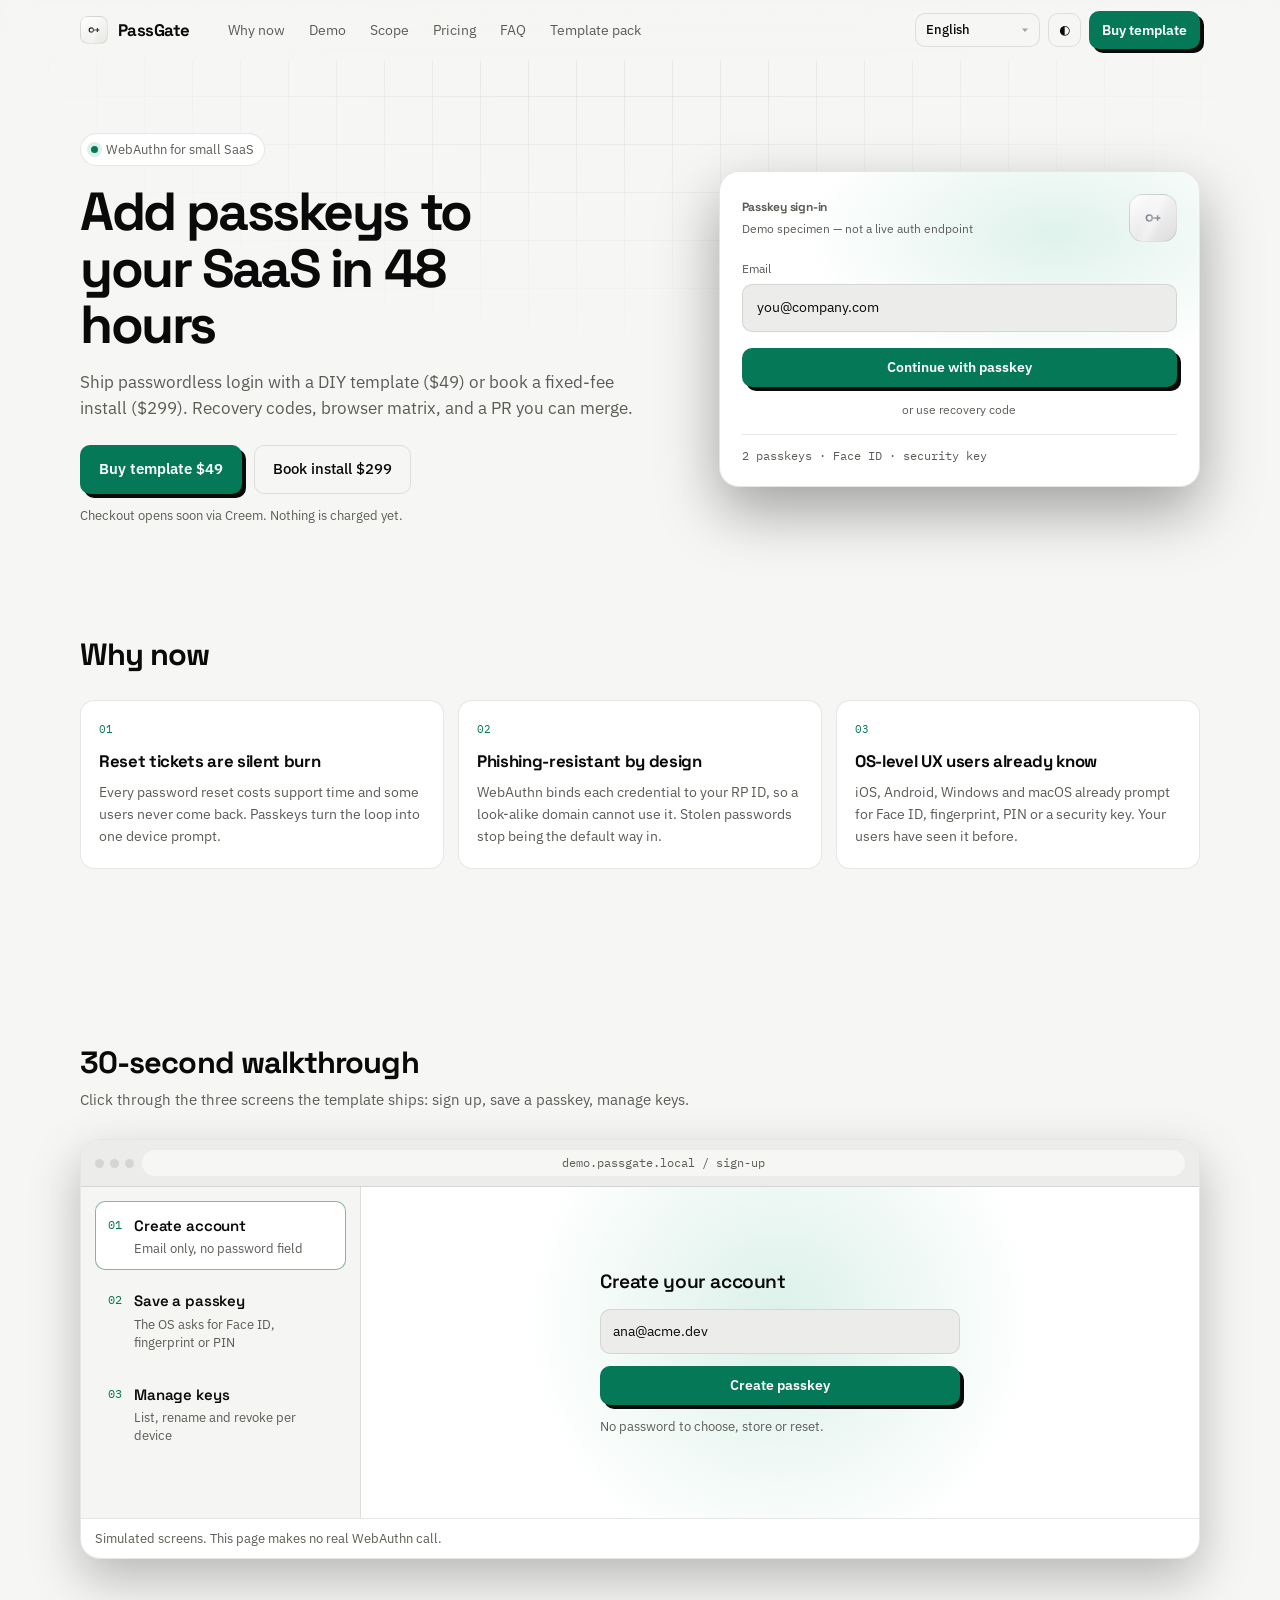
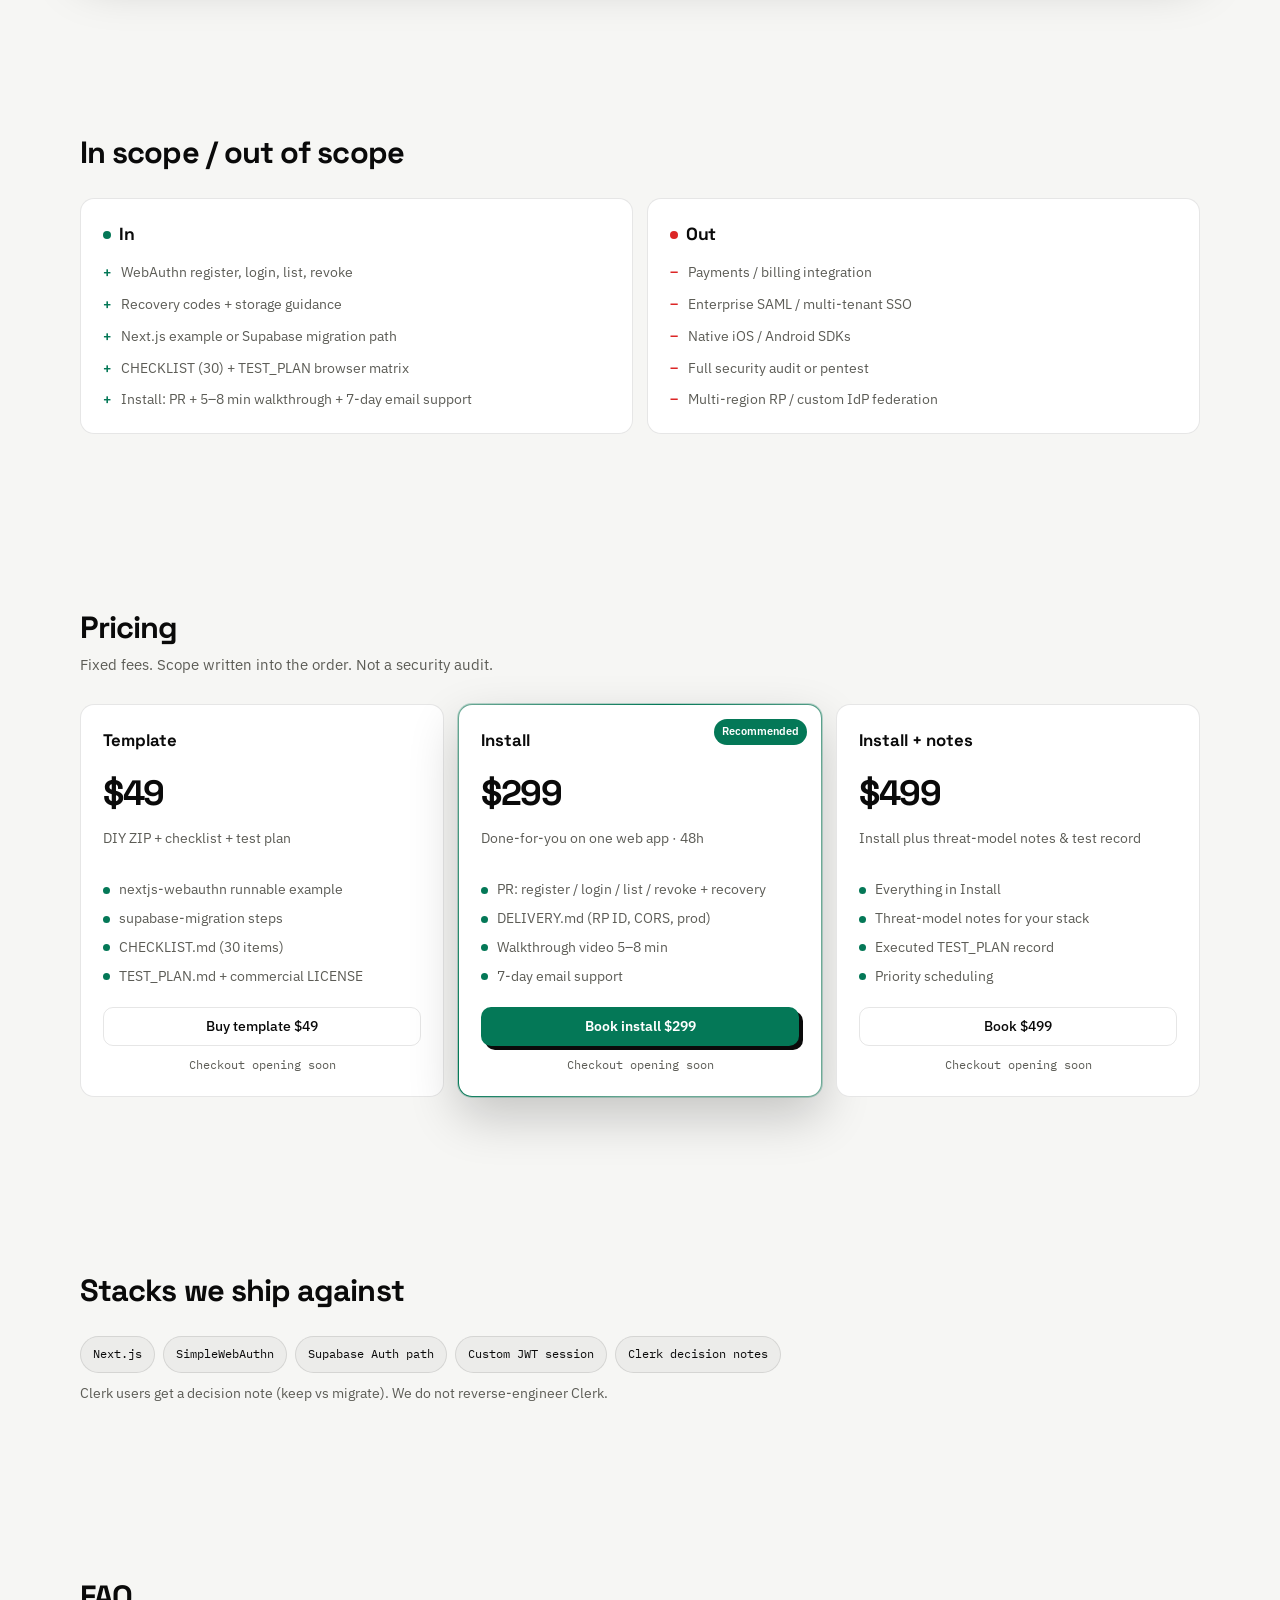
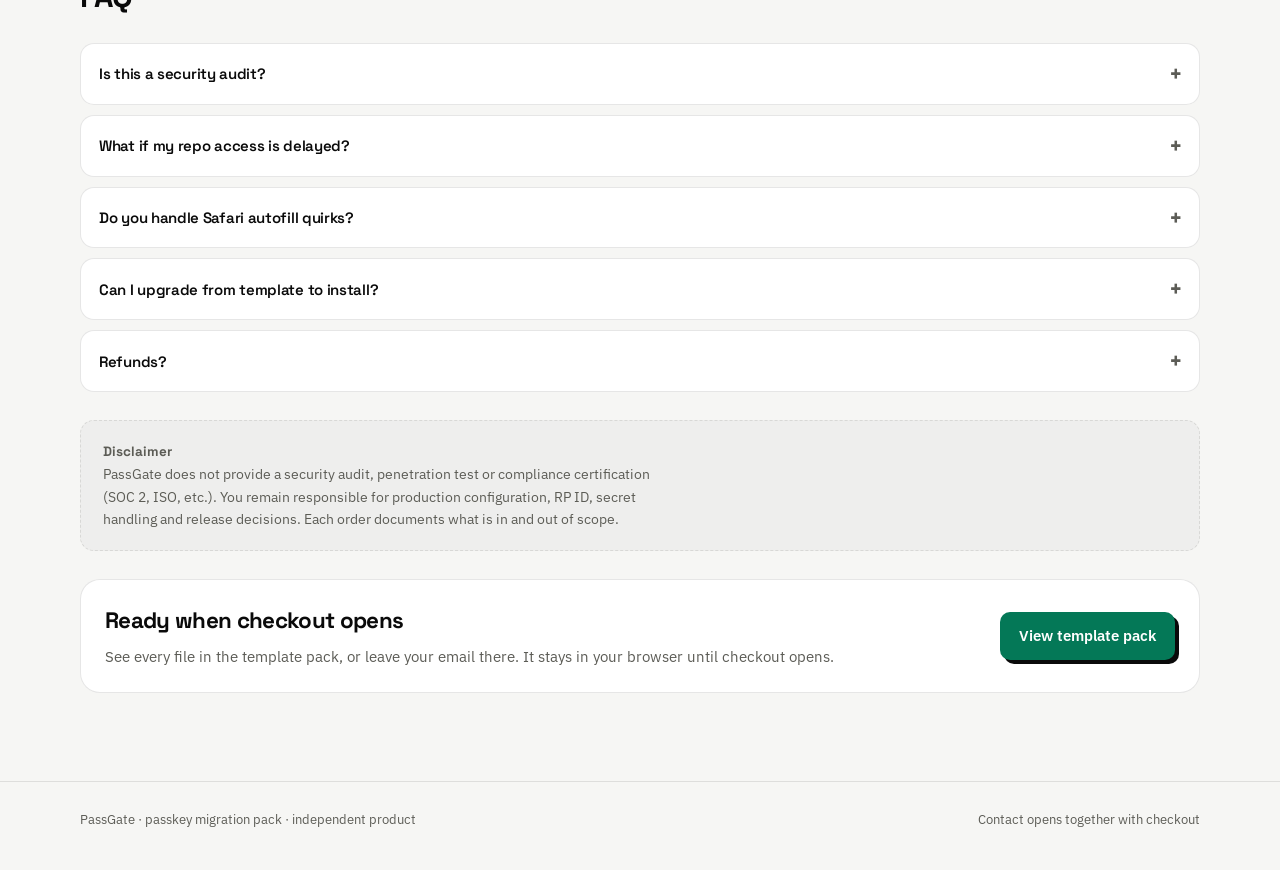
==== index.html @ 3baa6b6b "perf/a11y: Lighthouse audit fixes — self-hosted fonts, hashed immutable assets, prefilled i18n, ARIA" ====
<!doctype html>
<html lang="en" data-theme="dark">
<head>
<meta charset="utf-8">
<meta name="viewport" content="width=device-width,initial-scale=1">
<meta name="color-scheme" content="dark light">
<meta name="description" content="Add passkeys to your SaaS in 48 hours. Template $49 or done-for-you install $299.">
<title data-i18n-title="hero.title">Add passkeys in 48h · PassGate</title>
<link rel="icon" href="data:image/svg+xml,%3Csvg xmlns='http://www.w3.org/2000/svg' viewBox='0 0 32 32'%3E%3Crect width='32' height='32' rx='8' fill='%2307080a'/%3E%3Ccircle cx='12' cy='16' r='4' fill='none' stroke='%2334d399' stroke-width='2'/%3E%3Cpath d='M16 16h10m-3-3v6' fill='none' stroke='%2334d399' stroke-width='2'/%3E%3C/svg%3E">
<link rel="preload" href="./fonts/SpaceGrotesk-latin-ecea81.woff2" as="font" type="font/woff2" crossorigin>
<link rel="preload" href="./fonts/IBMPlexSans-latin-a68a20.woff2" as="font" type="font/woff2" crossorigin>
<link rel="stylesheet" href="./styles.css?v=__V__">
<script>
(function(){var d=document.documentElement,S=["zh-CN","zh-TW","en","ja","ko","ms","vi","fr","es","de"],l=null,i;
try{var t=localStorage.getItem("passgate-theme");d.dataset.theme=t||(matchMedia("(prefers-color-scheme: light)").matches?"light":"dark")}catch(e){}
try{l=localStorage.getItem("passgate-lang")}catch(e){}
if(S.indexOf(l)<0){l=new URLSearchParams(location.search).get("lang");if(S.indexOf(l)<0)l=null}
if(!l){var n=(navigator.languages||[]).concat(navigator.language||"");for(i=0;i<n.length&&!l;i++){var x=String(n[i]).toLowerCase(),b=x.split("-")[0];
if(b==="zh")l=/hant|tw|hk|mo/.test(x)?"zh-TW":"zh-CN";else if(S.indexOf(b)>=0)l=b}}
if(!l){var z="";try{z=Intl.DateTimeFormat().resolvedOptions().timeZone||""}catch(e){}
var R=[[/Taipei|Hong_Kong|Macau/,"zh-TW"],[/Shanghai|Chongqing|Harbin|Urumqi/,"zh-CN"],[/Tokyo/,"ja"],[/Seoul/,"ko"],[/Kuala_Lumpur|Kuching/,"ms"],[/Ho_Chi_Minh|Saigon/,"vi"],[/Paris/,"fr"],[/Madrid|Mexico_City|Bogota|Buenos_Aires|Lima|Santiago/,"es"],[/Berlin|Vienna|Zurich/,"de"]];
for(i=0;i<R.length&&!l;i++)if(R[i][0].test(z))l=R[i][1]}
l=l||"en";window.__pgLang=l;d.lang=l;
if(l!=="en"){d.classList.add("i18n-wait");setTimeout(function(){d.classList.remove("i18n-wait")},1500);
var p=document.createElement("link");p.rel="preload";p.as="fetch";p.crossOrigin="anonymous";p.href="./i18n/"+l+".json?v=__V__";document.head.appendChild(p)}})();
</script>
</head>
<body>
<a class="skip" href="#main" data-i18n="skip">Skip to content</a>
<header class="nav">
  <div class="wrap nav-inner">
    <a class="brand" href="./">
      <span class="brand-mark" aria-hidden="true"><svg viewBox="0 0 24 24" fill="none" stroke="currentColor" stroke-width="1.7"><circle cx="8" cy="12" r="3.2"/><path d="M11 12h9m-3-3v6"/></svg></span>
      <span data-i18n="brand">PassGate</span>
    </a>
    <nav class="nav-links" aria-label="Primary">
      <a href="#why" data-i18n="nav.why">Why now</a>
      <a href="#demo" data-i18n="nav.demo">Demo</a>
      <a href="#scope" data-i18n="nav.scope">Scope</a>
      <a href="#pricing" data-i18n="nav.pricing">Pricing</a>
      <a href="#faq" data-i18n="nav.faq">FAQ</a>
      <a href="./template.html" data-i18n="nav.template">Template pack</a>
    </nav>
    <div class="nav-tools">
      <label class="visually-hidden" for="lang-select" data-i18n="lang.label">Language</label>
      <select id="lang-select" class="chip" aria-label="Language"></select>
      <button type="button" class="chip" id="theme-toggle" data-i18n-aria="theme.toggle" aria-label="Theme">◐</button>
      <a class="btn btn-primary" href="#pricing" data-checkout data-i18n="nav.buy">Buy template</a>
    </div>
  </div>
</header>

<main id="main">
  <section class="hero">
    <div class="wrap hero-grid">
      <div>
        <div class="eyebrow"><i></i><span data-i18n="hero.eyebrow">WebAuthn for small SaaS</span></div>
        <h1 data-i18n="hero.title">Add passkeys to your SaaS in 48 hours</h1>
        <p class="hero-lede" data-i18n="hero.lede">Ship passwordless login with a DIY template ($49) or book a fixed-fee install ($299). Recovery codes, browser matrix, and a PR you can merge.</p>
        <div class="hero-ctas">
          <button type="button" class="btn btn-primary btn-lg" data-checkout data-i18n="hero.cta.template">Buy template $49</button>
          <button type="button" class="btn btn-lg btn-ghost" data-checkout data-i18n="hero.cta.install">Book install $299</button>
        </div>
        <p class="hero-note" data-i18n="hero.note">Checkout opens soon via Creem. Nothing is charged yet.</p>
      </div>
      <aside class="specimen" aria-label="Passkey UI specimen">
        <div class="specimen-top">
          <div>
            <p class="specimen-title" data-i18n="specimen.title">Passkey sign-in</p>
            <p data-i18n="specimen.sub">Demo specimen — not a live auth endpoint</p>
          </div>
          <div class="key-orb" aria-hidden="true"><svg viewBox="0 0 24 24" fill="none" stroke="currentColor" stroke-width="1.7"><circle cx="8" cy="12" r="3.2"/><path d="M11 12h9m-3-3v6"/></svg></div>
        </div>
        <div class="field">
          <label data-i18n="specimen.emailLabel">Email</label>
          <div class="fake-input" data-i18n="specimen.email">you@company.com</div>
        </div>
        <button type="button" class="btn btn-primary" data-checkout data-i18n="specimen.continue">Continue with passkey</button>
        <div class="specimen-or" data-i18n="specimen.or">or use recovery code</div>
        <div class="specimen-meta" data-i18n="specimen.keys">2 passkeys · Face ID · security key</div>
      </aside>
    </div>
  </section>

  <section class="section" id="why">
    <div class="wrap">
      <div class="section-head"><h2 data-i18n="why.title">Why now</h2></div>
      <div class="why-grid">
        <article class="why-card"><div class="idx">01</div><h3 data-i18n="why.1.t">Reset tickets are silent burn</h3><p data-i18n="why.1.d">Every password reset costs support time and some users never come back. Passkeys turn the loop into one device prompt.</p></article>
        <article class="why-card"><div class="idx">02</div><h3 data-i18n="why.2.t">Phishing-resistant by design</h3><p data-i18n="why.2.d">WebAuthn binds each credential to your RP ID, so a look-alike domain cannot use it. Stolen passwords stop being the default way in.</p></article>
        <article class="why-card"><div class="idx">03</div><h3 data-i18n="why.3.t">OS-level UX users already know</h3><p data-i18n="why.3.d">iOS, Android, Windows and macOS already prompt for Face ID, fingerprint, PIN or a security key. Your users have seen it before.</p></article>
      </div>
    </div>
  </section>

  <section class="section" id="demo">
    <div class="wrap">
      <div class="section-head">
        <h2 data-i18n="demo.title">30-second walkthrough</h2>
        <p data-i18n="demo.lede">Click through the three screens the template ships: sign up, save a passkey, manage keys.</p>
      </div>
      <div class="demo-frame" data-demo>
        <div class="demo-chrome">
          <div class="demo-dots" aria-hidden="true"><span></span><span></span><span></span></div>
          <div class="demo-url" data-demo-url>demo.passgate.local / sign-up</div>
        </div>
        <div class="demo-body">
          <div class="demo-steps" role="tablist" aria-label="Walkthrough">
            <button type="button" role="tab" aria-selected="true" data-step="0"><span class="mono">01</span><span><b data-i18n="demo.s1.t">Create account</b><small data-i18n="demo.s1.d">Email only, no password field</small></span></button>
            <button type="button" role="tab" aria-selected="false" data-step="1"><span class="mono">02</span><span><b data-i18n="demo.s2.t">Save a passkey</b><small data-i18n="demo.s2.d">The OS asks for Face ID, fingerprint or PIN</small></span></button>
            <button type="button" role="tab" aria-selected="false" data-step="2"><span class="mono">03</span><span><b data-i18n="demo.s3.t">Manage keys</b><small data-i18n="demo.s3.d">List, rename and revoke per device</small></span></button>
          
          </div>
          <div class="demo-stage" aria-live="polite">
            <div class="ds-panel is-on" data-panel="0">
              <p class="ds-title" data-i18n="demo.p1.title">Create your account</p>
              <div class="fake-input">ana@acme.dev</div>
              <button type="button" class="btn btn-primary" data-next data-i18n="demo.p1.cta">Create passkey</button>
              <p class="ds-fine" data-i18n="demo.p1.fine">No password to choose, store or reset.</p>
            </div>
            <div class="ds-panel" data-panel="1">
              <div class="os-sheet">
                <div class="key-orb" aria-hidden="true"><svg viewBox="0 0 24 24" fill="none" stroke="currentColor" stroke-width="1.7"><circle cx="8" cy="12" r="3.2"/><path d="M11 12h9m-3-3v6"/></svg></div>
                <p class="ds-title" data-i18n="demo.p2.title">Save a passkey for demo.passgate.local?</p>
                <p class="ds-fine" data-i18n="demo.p2.fine">Your device asks for Face ID, fingerprint or screen lock. The private key never leaves it.</p>
                <button type="button" class="btn btn-primary" data-next data-i18n="demo.p2.cta">Continue</button>
              </div>
            </div>
            <div class="ds-panel" data-panel="2">
              <div class="mock-keys">
                <div class="mk-head"><strong data-i18n="mock.keys.title">Passkeys</strong></div>
                <div class="mk-row"><span class="mk-dot"></span><div><b>MacBook Pro · Touch ID</b><small data-i18n="mock.keys.r1">Created today · last used 2 min ago</small></div><span class="mk-act" data-i18n="mock.keys.revoke">Revoke</span></div>
                <div class="mk-row"><span class="mk-dot"></span><div><b>iPhone · iCloud Keychain</b><small data-i18n="mock.keys.r2">Synced passkey · last used yesterday</small></div><span class="mk-act" data-i18n="mock.keys.revoke">Revoke</span></div>
              </div>
              <button type="button" class="btn btn-ghost btn-sm" data-restart data-i18n="demo.restart">Replay</button>
            </div>
          </div>
        </div>
        <p class="demo-foot" data-i18n="demo.fine">Simulated screens. This page makes no real WebAuthn call.</p>
      </div>
    </div>
  </section>

  <section class="section" id="scope">
    <div class="wrap">
      <div class="section-head"><h2 data-i18n="scope.title">In scope / out of scope</h2></div>
      <div class="scope-grid">
        <div class="scope-panel in">
          <h3 data-i18n="scope.in.title">In</h3>
          <ul>
            <li data-i18n="scope.in.1">WebAuthn register, login, list, revoke</li>
            <li data-i18n="scope.in.2">Recovery codes + storage guidance</li>
            <li data-i18n="scope.in.3">Next.js example or Supabase migration path</li>
            <li data-i18n="scope.in.4">CHECKLIST (30) + TEST_PLAN browser matrix</li>
            <li data-i18n="scope.in.5">Install: PR + 5–8 min walkthrough + 7-day email support</li>
          </ul>
        </div>
        <div class="scope-panel out">
          <h3 data-i18n="scope.out.title">Out</h3>
          <ul>
            <li data-i18n="scope.out.1">Payments / billing integration</li>
            <li data-i18n="scope.out.2">Enterprise SAML / multi-tenant SSO</li>
            <li data-i18n="scope.out.3">Native iOS / Android SDKs</li>
            <li data-i18n="scope.out.4">Full security audit or pentest</li>
            <li data-i18n="scope.out.5">Multi-region RP / custom IdP federation</li>
          </ul>
        </div>
      </div>
    </div>
  </section>

  <section class="section" id="pricing">
    <div class="wrap">
      <div class="section-head">
        <h2 data-i18n="pricing.title">Pricing</h2>
        <p data-i18n="pricing.lede">Fixed fees. Scope written into the order. Not a security audit.</p>
      </div>
      <div class="price-grid">
        <article class="price-card">
          <h3 data-i18n="pricing.t1.name">Template</h3>
          <div class="price" data-i18n="pricing.t1.price">$49</div>
          <p class="desc" data-i18n="pricing.t1.desc">DIY ZIP + checklist + test plan</p>
          <ul>
            <li data-i18n="pricing.t1.f1">nextjs-webauthn runnable example</li>
            <li data-i18n="pricing.t1.f2">supabase-migration steps</li>
            <li data-i18n="pricing.t1.f3">CHECKLIST.md (30 items)</li>
            <li data-i18n="pricing.t1.f4">TEST_PLAN.md + commercial LICENSE</li>
          </ul>
          <button type="button" class="btn btn-ghost" data-checkout data-i18n="pricing.t1.cta">Buy template $49</button>
          <span class="soon-tag" data-i18n="soon">Checkout opening soon</span>
        </article>
        <article class="price-card featured">
          <span class="price-badge" data-i18n="pricing.t2.badge">Recommended</span>
          <h3 data-i18n="pricing.t2.name">Install</h3>
          <div class="price" data-i18n="pricing.t2.price">$299</div>
          <p class="desc" data-i18n="pricing.t2.desc">Done-for-you on one web app · 48h</p>
          <ul>
            <li data-i18n="pricing.t2.f1">PR: register / login / list / revoke + recovery</li>
            <li data-i18n="pricing.t2.f2">DELIVERY.md (RP ID, CORS, prod)</li>
            <li data-i18n="pricing.t2.f3">Walkthrough video 5–8 min</li>
            <li data-i18n="pricing.t2.f4">7-day email support</li>
          </ul>
          <button type="button" class="btn btn-primary" data-checkout data-i18n="pricing.t2.cta">Book install $299</button>
          <span class="soon-tag" data-i18n="soon">Checkout opening soon</span>
        </article>
        <article class="price-card">
          <h3 data-i18n="pricing.t3.name">Install + notes</h3>
          <div class="price" data-i18n="pricing.t3.price">$499</div>
          <p class="desc" data-i18n="pricing.t3.desc">Install plus threat-model notes &amp; test record</p>
          <ul>
            <li data-i18n="pricing.t3.f1">Everything in Install</li>
            <li data-i18n="pricing.t3.f2">Threat-model notes for your stack</li>
            <li data-i18n="pricing.t3.f3">Executed TEST_PLAN record</li>
            <li data-i18n="pricing.t3.f4">Priority scheduling</li>
          </ul>
          <button type="button" class="btn btn-ghost" data-checkout data-i18n="pricing.t3.cta">Book $499</button>
          <span class="soon-tag" data-i18n="soon">Checkout opening soon</span>
        </article>
      </div>
    </div>
  </section>

  <section class="section" id="stacks">
    <div class="wrap">
      <div class="section-head"><h2 data-i18n="stacks.title">Stacks we ship against</h2></div>
      <div class="stacks">
        <span class="stack-pill">Next.js</span>
        <span class="stack-pill">SimpleWebAuthn</span>
        <span class="stack-pill">Supabase Auth path</span>
        <span class="stack-pill">Custom JWT session</span>
        <span class="stack-pill">Clerk decision notes</span>
      </div>
      <p class="stacks-note" data-i18n="stacks.note">Clerk users get a decision note (keep vs migrate). We do not reverse-engineer Clerk.</p>
    </div>
  </section>

  <section class="section" id="faq">
    <div class="wrap">
      <div class="section-head"><h2 data-i18n="faq.title">FAQ</h2></div>
      <div class="faq">
        <details><summary data-i18n="faq.1.q">Is this a security audit?</summary><p data-i18n="faq.1.a">No. PassGate is implementation help and a template. It does not certify your product. Responsibility boundaries are written into the order.</p></details>
        <details><summary data-i18n="faq.2.q">What if my repo access is delayed?</summary><p data-i18n="faq.2.a">The 48h clock starts when we have agreed access and a signed-off stack questionnaire. Waiting time is marked on the ticket.</p></details>
        <details><summary data-i18n="faq.3.q">Do you handle Safari autofill quirks?</summary><p data-i18n="faq.3.a">Yes, within the web browser matrix in TEST_PLAN. Native app SDKs are out of scope.</p></details>
        <details><summary data-i18n="faq.4.q">Can I upgrade from template to install?</summary><p data-i18n="faq.4.a">Yes. Template buyers can book an install. The $49 is not deducted unless a promotion says so.</p></details>
        <details><summary data-i18n="faq.5.q">Refunds?</summary><p data-i18n="faq.5.a">Template: digital goods, refunded only if the ZIP fails to download within 24h and we cannot fix it. Install: if we miss the 48h window for reasons on our side, 50% of the install fee is refunded.</p></details>
      </div>
      <div class="disc">
        <p class="disc-title" data-i18n="disc.title">Disclaimer</p>
        <p data-i18n="disc.body">PassGate does not provide a security audit, penetration test or compliance certification (SOC 2, ISO, etc.). You remain responsible for production configuration, RP ID, secret handling and release decisions. Each order documents what is in and out of scope.</p>
      </div>
      <div class="final">
        <div>
          <h2 data-i18n="final.title">Ready when checkout opens</h2>
          <p data-i18n="final.lede">See every file in the template pack, or leave your email there. It stays in your browser until checkout opens.</p>
        </div>
        <a class="btn btn-primary btn-lg" href="./template.html" data-i18n="final.cta">View template pack</a>
      </div>
    </div>
  </section>
</main>

<footer class="footer">
  <div class="wrap footer-inner">
    <span data-i18n="footer.tag">PassGate · passkey migration pack · independent product</span>
    <span data-i18n="footer.contact">Contact opens together with checkout</span>
  </div>
</footer>

<div class="modal" id="checkout-modal" hidden role="dialog" aria-modal="true" aria-labelledby="modal-title">
  <div class="modal-card">
    <h3 id="modal-title" data-i18n="modal.title">Checkout coming soon</h3>
    <p data-i18n="modal.body">Creem payment links are not live yet, so nothing can be charged. The template pack page lists every file and has an interest form that is saved only in your browser.</p>
    <div class="modal-actions">
      <button type="button" class="btn" id="modal-close" data-i18n="modal.close">Close</button>
      <a class="btn btn-primary" href="./template.html" data-i18n="modal.go">Open template pack</a>
    </div>
  </div>
</div>
<script src="./app.js?v=__V__" defer></script>
</body>
</html>
---- styles.css ----
/* vietnamese */
@font-face {
  font-family: 'IBM Plex Mono';
  font-style: normal;
  font-weight: 400;
  font-display: swap;
  src: url(/fonts/IBMPlexMono-vietnamese-d41ec0.woff2) format('woff2');
  unicode-range: U+0102-0103, U+0110-0111, U+0128-0129, U+0168-0169, U+01A0-01A1, U+01AF-01B0, U+0300-0301, U+0303-0304, U+0308-0309, U+0323, U+0329, U+1EA0-1EF9, U+20AB;
}
/* latin-ext */
@font-face {
  font-family: 'IBM Plex Mono';
  font-style: normal;
  font-weight: 400;
  font-display: swap;
  src: url(/fonts/IBMPlexMono-latin-ext-7f25d9.woff2) format('woff2');
  unicode-range: U+0100-02BA, U+02BD-02C5, U+02C7-02CC, U+02CE-02D7, U+02DD-02FF, U+0304, U+0308, U+0329, U+1D00-1DBF, U+1E00-1E9F, U+1EF2-1EFF, U+2020, U+20A0-20AB, U+20AD-20C4, U+2113, U+2C60-2C7F, U+A720-A7FF;
}
/* latin */
@font-face {
  font-family: 'IBM Plex Mono';
  font-style: normal;
  font-weight: 400;
  font-display: swap;
  src: url(/fonts/IBMPlexMono-latin-d196e8.woff2) format('woff2');
  unicode-range: U+0000-00FF, U+0131, U+0152-0153, U+02BB-02BC, U+02C6, U+02DA, U+02DC, U+0304, U+0308, U+0329, U+2000-206F, U+20AC, U+2122, U+2191, U+2193, U+2212, U+2215, U+FEFF, U+FFFD;
}
/* vietnamese */
@font-face {
  font-family: 'IBM Plex Mono';
  font-style: normal;
  font-weight: 500;
  font-display: swap;
  src: url(/fonts/IBMPlexMono-vietnamese-0bd1c2.woff2) format('woff2');
  unicode-range: U+0102-0103, U+0110-0111, U+0128-0129, U+0168-0169, U+01A0-01A1, U+01AF-01B0, U+0300-0301, U+0303-0304, U+0308-0309, U+0323, U+0329, U+1EA0-1EF9, U+20AB;
}
/* latin-ext */
@font-face {
  font-family: 'IBM Plex Mono';
  font-style: normal;
  font-weight: 500;
  font-display: swap;
  src: url(/fonts/IBMPlexMono-latin-ext-b42080.woff2) format('woff2');
  unicode-range: U+0100-02BA, U+02BD-02C5, U+02C7-02CC, U+02CE-02D7, U+02DD-02FF, U+0304, U+0308, U+0329, U+1D00-1DBF, U+1E00-1E9F, U+1EF2-1EFF, U+2020, U+20A0-20AB, U+20AD-20C4, U+2113, U+2C60-2C7F, U+A720-A7FF;
}
/* latin */
@font-face {
  font-family: 'IBM Plex Mono';
  font-style: normal;
  font-weight: 500;
  font-display: swap;
  src: url(/fonts/IBMPlexMono-latin-a7544c.woff2) format('woff2');
  unicode-range: U+0000-00FF, U+0131, U+0152-0153, U+02BB-02BC, U+02C6, U+02DA, U+02DC, U+0304, U+0308, U+0329, U+2000-206F, U+20AC, U+2122, U+2191, U+2193, U+2212, U+2215, U+FEFF, U+FFFD;
}
/* vietnamese */
@font-face {
  font-family: 'IBM Plex Sans';
  font-style: normal;
  font-weight: 400;
  font-stretch: 100%;
  font-display: swap;
  src: url(/fonts/IBMPlexSans-vietnamese-c83384.woff2) format('woff2');
  unicode-range: U+0102-0103, U+0110-0111, U+0128-0129, U+0168-0169, U+01A0-01A1, U+01AF-01B0, U+0300-0301, U+0303-0304, U+0308-0309, U+0323, U+0329, U+1EA0-1EF9, U+20AB;
}
/* latin-ext */
@font-face {
  font-family: 'IBM Plex Sans';
  font-style: normal;
  font-weight: 400;
  font-stretch: 100%;
  font-display: swap;
  src: url(/fonts/IBMPlexSans-latin-ext-71c30c.woff2) format('woff2');
  unicode-range: U+0100-02BA, U+02BD-02C5, U+02C7-02CC, U+02CE-02D7, U+02DD-02FF, U+0304, U+0308, U+0329, U+1D00-1DBF, U+1E00-1E9F, U+1EF2-1EFF, U+2020, U+20A0-20AB, U+20AD-20C4, U+2113, U+2C60-2C7F, U+A720-A7FF;
}
/* latin */
@font-face {
  font-family: 'IBM Plex Sans';
  font-style: normal;
  font-weight: 400;
  font-stretch: 100%;
  font-display: swap;
  src: url(/fonts/IBMPlexSans-latin-a68a20.woff2) format('woff2');
  unicode-range: U+0000-00FF, U+0131, U+0152-0153, U+02BB-02BC, U+02C6, U+02DA, U+02DC, U+0304, U+0308, U+0329, U+2000-206F, U+20AC, U+2122, U+2191, U+2193, U+2212, U+2215, U+FEFF, U+FFFD;
}
/* vietnamese */
@font-face {
  font-family: 'IBM Plex Sans';
  font-style: normal;
  font-weight: 500;
  font-stretch: 100%;
  font-display: swap;
  src: url(/fonts/IBMPlexSans-vietnamese-c83384.woff2) format('woff2');
  unicode-range: U+0102-0103, U+0110-0111, U+0128-0129, U+0168-0169, U+01A0-01A1, U+01AF-01B0, U+0300-0301, U+0303-0304, U+0308-0309, U+0323, U+0329, U+1EA0-1EF9, U+20AB;
}
/* latin-ext */
@font-face {
  font-family: 'IBM Plex Sans';
  font-style: normal;
  font-weight: 500;
  font-stretch: 100%;
  font-display: swap;
  src: url(/fonts/IBMPlexSans-latin-ext-71c30c.woff2) format('woff2');
  unicode-range: U+0100-02BA, U+02BD-02C5, U+02C7-02CC, U+02CE-02D7, U+02DD-02FF, U+0304, U+0308, U+0329, U+1D00-1DBF, U+1E00-1E9F, U+1EF2-1EFF, U+2020, U+20A0-20AB, U+20AD-20C4, U+2113, U+2C60-2C7F, U+A720-A7FF;
}
/* latin */
@font-face {
  font-family: 'IBM Plex Sans';
  font-style: normal;
  font-weight: 500;
  font-stretch: 100%;
  font-display: swap;
  src: url(/fonts/IBMPlexSans-latin-a68a20.woff2) format('woff2');
  unicode-range: U+0000-00FF, U+0131, U+0152-0153, U+02BB-02BC, U+02C6, U+02DA, U+02DC, U+0304, U+0308, U+0329, U+2000-206F, U+20AC, U+2122, U+2191, U+2193, U+2212, U+2215, U+FEFF, U+FFFD;
}
/* vietnamese */
@font-face {
  font-family: 'IBM Plex Sans';
  font-style: normal;
  font-weight: 600;
  font-stretch: 100%;
  font-display: swap;
  src: url(/fonts/IBMPlexSans-vietnamese-c83384.woff2) format('woff2');
  unicode-range: U+0102-0103, U+0110-0111, U+0128-0129, U+0168-0169, U+01A0-01A1, U+01AF-01B0, U+0300-0301, U+0303-0304, U+0308-0309, U+0323, U+0329, U+1EA0-1EF9, U+20AB;
}
/* latin-ext */
@font-face {
  font-family: 'IBM Plex Sans';
  font-style: normal;
  font-weight: 600;
  font-stretch: 100%;
  font-display: swap;
  src: url(/fonts/IBMPlexSans-latin-ext-71c30c.woff2) format('woff2');
  unicode-range: U+0100-02BA, U+02BD-02C5, U+02C7-02CC, U+02CE-02D7, U+02DD-02FF, U+0304, U+0308, U+0329, U+1D00-1DBF, U+1E00-1E9F, U+1EF2-1EFF, U+2020, U+20A0-20AB, U+20AD-20C4, U+2113, U+2C60-2C7F, U+A720-A7FF;
}
/* latin */
@font-face {
  font-family: 'IBM Plex Sans';
  font-style: normal;
  font-weight: 600;
  font-stretch: 100%;
  font-display: swap;
  src: url(/fonts/IBMPlexSans-latin-a68a20.woff2) format('woff2');
  unicode-range: U+0000-00FF, U+0131, U+0152-0153, U+02BB-02BC, U+02C6, U+02DA, U+02DC, U+0304, U+0308, U+0329, U+2000-206F, U+20AC, U+2122, U+2191, U+2193, U+2212, U+2215, U+FEFF, U+FFFD;
}
/* vietnamese */
@font-face {
  font-family: 'Space Grotesk';
  font-style: normal;
  font-weight: 500;
  font-display: swap;
  src: url(/fonts/SpaceGrotesk-vietnamese-7c5c58.woff2) format('woff2');
  unicode-range: U+0102-0103, U+0110-0111, U+0128-0129, U+0168-0169, U+01A0-01A1, U+01AF-01B0, U+0300-0301, U+0303-0304, U+0308-0309, U+0323, U+0329, U+1EA0-1EF9, U+20AB;
}
/* latin-ext */
@font-face {
  font-family: 'Space Grotesk';
  font-style: normal;
  font-weight: 500;
  font-display: swap;
  src: url(/fonts/SpaceGrotesk-latin-ext-611be2.woff2) format('woff2');
  unicode-range: U+0100-02BA, U+02BD-02C5, U+02C7-02CC, U+02CE-02D7, U+02DD-02FF, U+0304, U+0308, U+0329, U+1D00-1DBF, U+1E00-1E9F, U+1EF2-1EFF, U+2020, U+20A0-20AB, U+20AD-20C4, U+2113, U+2C60-2C7F, U+A720-A7FF;
}
/* latin */
@font-face {
  font-family: 'Space Grotesk';
  font-style: normal;
  font-weight: 500;
  font-display: swap;
  src: url(/fonts/SpaceGrotesk-latin-ecea81.woff2) format('woff2');
  unicode-range: U+0000-00FF, U+0131, U+0152-0153, U+02BB-02BC, U+02C6, U+02DA, U+02DC, U+0304, U+0308, U+0329, U+2000-206F, U+20AC, U+2122, U+2191, U+2193, U+2212, U+2215, U+FEFF, U+FFFD;
}
/* vietnamese */
@font-face {
  font-family: 'Space Grotesk';
  font-style: normal;
  font-weight: 600;
  font-display: swap;
  src: url(/fonts/SpaceGrotesk-vietnamese-7c5c58.woff2) format('woff2');
  unicode-range: U+0102-0103, U+0110-0111, U+0128-0129, U+0168-0169, U+01A0-01A1, U+01AF-01B0, U+0300-0301, U+0303-0304, U+0308-0309, U+0323, U+0329, U+1EA0-1EF9, U+20AB;
}
/* latin-ext */
@font-face {
  font-family: 'Space Grotesk';
  font-style: normal;
  font-weight: 600;
  font-display: swap;
  src: url(/fonts/SpaceGrotesk-latin-ext-611be2.woff2) format('woff2');
  unicode-range: U+0100-02BA, U+02BD-02C5, U+02C7-02CC, U+02CE-02D7, U+02DD-02FF, U+0304, U+0308, U+0329, U+1D00-1DBF, U+1E00-1E9F, U+1EF2-1EFF, U+2020, U+20A0-20AB, U+20AD-20C4, U+2113, U+2C60-2C7F, U+A720-A7FF;
}
/* latin */
@font-face {
  font-family: 'Space Grotesk';
  font-style: normal;
  font-weight: 600;
  font-display: swap;
  src: url(/fonts/SpaceGrotesk-latin-ecea81.woff2) format('woff2');
  unicode-range: U+0000-00FF, U+0131, U+0152-0153, U+02BB-02BC, U+02C6, U+02DA, U+02DC, U+0304, U+0308, U+0329, U+2000-206F, U+20AC, U+2122, U+2191, U+2193, U+2212, U+2215, U+FEFF, U+FFFD;
}
/* vietnamese */
@font-face {
  font-family: 'Space Grotesk';
  font-style: normal;
  font-weight: 700;
  font-display: swap;
  src: url(/fonts/SpaceGrotesk-vietnamese-7c5c58.woff2) format('woff2');
  unicode-range: U+0102-0103, U+0110-0111, U+0128-0129, U+0168-0169, U+01A0-01A1, U+01AF-01B0, U+0300-0301, U+0303-0304, U+0308-0309, U+0323, U+0329, U+1EA0-1EF9, U+20AB;
}
/* latin-ext */
@font-face {
  font-family: 'Space Grotesk';
  font-style: normal;
  font-weight: 700;
  font-display: swap;
  src: url(/fonts/SpaceGrotesk-latin-ext-611be2.woff2) format('woff2');
  unicode-range: U+0100-02BA, U+02BD-02C5, U+02C7-02CC, U+02CE-02D7, U+02DD-02FF, U+0304, U+0308, U+0329, U+1D00-1DBF, U+1E00-1E9F, U+1EF2-1EFF, U+2020, U+20A0-20AB, U+20AD-20C4, U+2113, U+2C60-2C7F, U+A720-A7FF;
}
/* latin */
@font-face {
  font-family: 'Space Grotesk';
  font-style: normal;
  font-weight: 700;
  font-display: swap;
  src: url(/fonts/SpaceGrotesk-latin-ecea81.woff2) format('woff2');
  unicode-range: U+0000-00FF, U+0131, U+0152-0153, U+02BB-02BC, U+02C6, U+02DA, U+02DC, U+0304, U+0308, U+0329, U+2000-206F, U+20AC, U+2122, U+2191, U+2193, U+2212, U+2215, U+FEFF, U+FFFD;
}

:root {
  --bg: #07080a;
  --surface: #101218;
  --mat: #161922;
  --ink: #f4f4f5;
  --muted: #b4bcc8;
  --line: rgba(244, 244, 245, 0.1);
  --accent: #34d399;
  --accent-dim: color-mix(in oklab, #34d399 18%, transparent);
  --accent-ink: #052e1c;
  --chrome: #c7cdd8;
  --danger: #f87171;
  --hard: color-mix(in oklab, var(--ink) 88%, transparent);
  --radius-sm: 6px;
  --radius: 10px;
  --radius-lg: 14px;
  --radius-xl: 20px;
  --font-display: "Space Grotesk", "IBM Plex Sans", system-ui, sans-serif;
  --font-ui: "IBM Plex Sans", system-ui, sans-serif;
  --font-mono: "IBM Plex Mono", ui-monospace, monospace;
  --max: 1120px;
  --gutter: clamp(20px, 4vw, 40px);
  color-scheme: dark;
}
html[data-theme="light"] {
  --bg: #f6f6f4;
  --surface: #ffffff;
  --mat: #ececea;
  --ink: #0a0a0a;
  --muted: #5c5c56;
  --line: rgba(10, 10, 10, 0.1);
  --accent: #047857;
  --accent-dim: color-mix(in oklab, #059669 14%, transparent);
  --accent-ink: #ffffff;
  --chrome: #6b7280;
  --danger: #dc2626;
  --hard: #0a0a0a;
  color-scheme: light;
}
*, *::before, *::after { box-sizing: border-box; }
html { scroll-behavior: smooth; }
body {
  margin: 0;
  font-family: var(--font-ui);
  font-size: 15px;
  line-height: 1.55;
  color: var(--ink);
  background: var(--bg);
  -webkit-font-smoothing: antialiased;
}
body::before {
  content: "";
  position: fixed;
  inset: 0;
  pointer-events: none;
  z-index: -1;
  background-image:
    linear-gradient(var(--line) 1px, transparent 1px),
    linear-gradient(90deg, var(--line) 1px, transparent 1px);
  background-size: 48px 48px;
  mask-image: radial-gradient(ellipse 70% 55% at 50% 0%, #000 20%, transparent 75%);
  opacity: 0.55;
}
a { color: inherit; }
img { max-width: 100%; display: block; }
button, input, select, textarea { font: inherit; color: inherit; }
:focus-visible { outline: 2px solid var(--accent); outline-offset: 3px; }
.skip {
  position: absolute; left: -999px; top: 0;
}
.skip:focus { left: var(--gutter); top: 8px; z-index: 100; background: var(--surface); padding: 8px 12px; border-radius: var(--radius-sm); }

.wrap { width: min(var(--max), 100% - 2 * var(--gutter)); margin-inline: auto; }
.section { padding: clamp(48px, 8vw, 88px) 0; }
.section-head { margin-bottom: 28px; max-width: 40rem; }
.section-head h2 {
  font-family: var(--font-display);
  font-size: clamp(1.6rem, 2.4vw, 2.1rem);
  font-weight: 650;
  letter-spacing: -0.03em;
  margin: 0 0 8px;
  line-height: 1.15;
}
.section-head p { margin: 0; color: var(--muted); }

/* Nav */
.nav {
  position: sticky; top: 0; z-index: 40;
  backdrop-filter: blur(14px);
  background: color-mix(in oklab, var(--bg) 82%, transparent);
  border-bottom: 1px solid transparent;
  transition: border-color .2s;
}
.nav.scrolled { border-bottom-color: var(--line); }
.nav-inner {
  display: flex; align-items: center; gap: 16px;
  height: 60px;
}
.brand {
  display: inline-flex; align-items: center; gap: 10px;
  text-decoration: none; font-family: var(--font-display); font-weight: 700;
  letter-spacing: -0.03em; font-size: 1.05rem;
}
.brand-mark {
  width: 28px; height: 28px; border-radius: 8px;
  background: linear-gradient(145deg, #1a1f2a, #0b0d12);
  border: 1px solid var(--line);
  display: grid; place-items: center; position: relative; overflow: hidden;
}
html[data-theme="light"] .brand-mark { background: linear-gradient(145deg, #fff, #e8e8e4); }
.brand-mark svg { width: 16px; height: 16px; }
.brand-mark::after {
  content: ""; position: absolute; inset: -40%;
  background: linear-gradient(105deg, transparent 40%, rgba(255,255,255,.35) 50%, transparent 60%);
  animation: sweep 7s ease-in-out infinite;
}
@keyframes sweep {
  0%, 55% { transform: translateX(-30%) rotate(12deg); opacity: 0; }
  70% { opacity: 1; }
  85%, 100% { transform: translateX(30%) rotate(12deg); opacity: 0; }
}
.nav-links { display: flex; gap: 4px; margin-left: 12px; flex: 1; }
.nav-links a {
  text-decoration: none; color: var(--muted); font-size: 13.5px;
  padding: 8px 10px; border-radius: var(--radius-sm);
}
.nav-links a:hover { color: var(--ink); background: var(--mat); }
.nav-tools { display: flex; align-items: center; gap: 8px; }
.chip, .btn {
  display: inline-flex; align-items: center; justify-content: center; gap: 8px;
  border-radius: var(--radius); border: 1px solid var(--line);
  background: var(--surface); color: var(--ink); text-decoration: none;
  cursor: pointer; padding: 8px 12px; font-size: 13.5px; font-weight: 500;
  transition: transform .15s ease, background .15s, border-color .15s, box-shadow .15s;
}
.chip { padding: 6px 10px; font-size: 12.5px; background: transparent; }
.chip:hover, .btn:hover { background: var(--mat); }
.btn-primary {
  background: var(--accent); color: var(--accent-ink); border-color: transparent;
  font-weight: 650; box-shadow: 4px 4px 0 var(--hard);
}
.btn-primary:hover { transform: translate(-1px, -1px); box-shadow: 5px 5px 0 var(--hard); background: var(--accent); }
.btn-primary:active { transform: translate(2px, 2px); box-shadow: 2px 2px 0 var(--hard); }
.btn-ghost { background: transparent; }
.btn-lg { padding: 12px 18px; font-size: 14.5px; }
select.chip { appearance: none; padding-right: 22px;
  background-image: url("data:image/svg+xml,%3Csvg xmlns='http://www.w3.org/2000/svg' width='12' height='12' fill='%239ca3af'%3E%3Cpath d='M3 4.5 6 8l3-3.5'/%3E%3C/svg%3E");
  background-repeat: no-repeat; background-position: right 8px center;
}

/* Hero */
.hero { padding: clamp(40px, 7vw, 72px) 0 24px; }
.hero-grid {
  display: grid; grid-template-columns: 1.15fr 0.95fr; gap: clamp(28px, 5vw, 56px);
  align-items: center;
}
.eyebrow {
  display: inline-flex; align-items: center; gap: 8px;
  font-size: 12.5px; color: var(--muted);
  border: 1px solid var(--line); background: var(--surface);
  padding: 6px 10px; border-radius: 999px; margin-bottom: 18px;
}
.eyebrow i {
  width: 7px; height: 7px; border-radius: 50%; background: var(--accent);
  box-shadow: 0 0 0 4px var(--accent-dim);
}
.hero h1 {
  font-family: var(--font-display);
  font-size: clamp(2.2rem, 4.6vw, 3.35rem);
  line-height: 1.05; letter-spacing: -0.045em; font-weight: 700;
  margin: 0 0 16px; max-width: 14ch;
}
.hero-lede { color: var(--muted); font-size: 1.05rem; margin: 0 0 24px; max-width: 38rem; }
.hero-ctas { display: flex; flex-wrap: wrap; gap: 12px; margin-bottom: 12px; }
.hero-note { font-size: 12.5px; color: var(--muted); margin: 0; }

.specimen {
  position: relative;
  background: var(--surface);
  border: 1px solid var(--line);
  border-radius: var(--radius-xl);
  padding: 22px;
  box-shadow: 0 24px 60px rgba(0,0,0,.35);
  overflow: hidden;
}
.specimen::before {
  content: ""; position: absolute; inset: 0; pointer-events: none;
  background: radial-gradient(420px 220px at var(--mx, 70%) var(--my, 20%), var(--accent-dim), transparent 60%);
  opacity: .9;
}
.specimen-top {
  display: flex; justify-content: space-between; align-items: start; gap: 12px;
  margin-bottom: 18px; position: relative;
}
.specimen-top h3 { margin: 0; font-family: var(--font-display); font-size: 1.1rem; letter-spacing: -0.02em; }
.specimen-top p { margin: 4px 0 0; font-size: 12px; color: var(--muted); }
.key-orb {
  width: 48px; height: 48px; border-radius: 14px;
  background: linear-gradient(145deg, #2a3140, #0c0e14);
  border: 1px solid var(--line);
  display: grid; place-items: center; position: relative; overflow: hidden;
  flex-shrink: 0;
}
html[data-theme="light"] .key-orb { background: linear-gradient(145deg, #fff, #ddd); }
.key-orb svg { width: 22px; height: 22px; color: var(--chrome); }
.key-orb::after {
  content: ""; position: absolute; inset: -50%;
  background: linear-gradient(110deg, transparent 42%, rgba(255,255,255,.4) 50%, transparent 58%);
  animation: sweep 6.5s ease-in-out infinite;
}
.field {
  position: relative; margin-bottom: 12px;
}
.field label { display: block; font-size: 12px; color: var(--muted); margin-bottom: 6px; }
.field .fake-input {
  border: 1px solid var(--line); background: var(--mat);
  border-radius: var(--radius); padding: 12px 14px; font-size: 14px;
}
.specimen .btn-primary { width: 100%; margin-top: 4px; }
.specimen-or {
  text-align: center; color: var(--muted); font-size: 12px; margin: 14px 0;
  position: relative;
}
.specimen-meta {
  font-family: var(--font-mono); font-size: 11.5px; color: var(--muted);
  border-top: 1px solid var(--line); padding-top: 12px; margin-top: 4px;
}

/* Why */
.why-grid {
  display: grid; grid-template-columns: repeat(3, 1fr); gap: 14px;
}
.why-card {
  background: var(--surface); border: 1px solid var(--line);
  border-radius: var(--radius-lg); padding: 20px 18px;
}
.why-card .idx {
  font-family: var(--font-mono); font-size: 11px; color: var(--accent); margin-bottom: 10px;
}
.why-card h3 {
  font-family: var(--font-display); font-size: 1.05rem; margin: 0 0 8px;
  letter-spacing: -0.02em; font-weight: 650;
}
.why-card p { margin: 0; color: var(--muted); font-size: 14px; }

/* Demo */
.demo-frame {
  border: 1px solid var(--line); border-radius: var(--radius-xl);
  overflow: hidden; background: var(--surface);
  box-shadow: 0 20px 50px rgba(0,0,0,.25);
}
.demo-chrome {
  display: flex; align-items: center; gap: 8px;
  padding: 10px 14px; border-bottom: 1px solid var(--line); background: var(--mat);
}
.demo-dots { display: flex; gap: 6px; }
.demo-dots span { width: 9px; height: 9px; border-radius: 50%; background: var(--line); }
.demo-url {
  flex: 1; font-family: var(--font-mono); font-size: 11.5px; color: var(--muted);
  background: var(--bg); border-radius: 999px; padding: 4px 12px; text-align: center;
}
.demo-stage {
  min-height: 240px; display: grid; place-items: center; text-align: center;
  padding: 40px 24px; position: relative;
  background:
    radial-gradient(circle at 50% 40%, var(--accent-dim), transparent 55%),
    var(--surface);
}
.demo-stage .badge {
  display: inline-flex; gap: 8px; align-items: center;
  border: 1px solid var(--line); background: var(--bg);
  padding: 8px 12px; border-radius: 999px; font-size: 13px; margin-bottom: 14px;
}
.pulse {
  width: 10px; height: 10px; border-radius: 50%; background: var(--accent);
  animation: pulse 1.6s ease-in-out infinite;
}
@keyframes pulse {
  0%, 100% { box-shadow: 0 0 0 0 var(--accent-dim); }
  50% { box-shadow: 0 0 0 8px transparent; }
}
.demo-stage h3 { margin: 0 0 8px; font-family: var(--font-display); font-size: 1.35rem; letter-spacing: -0.03em; }
.demo-stage p { margin: 0; color: var(--muted); font-family: var(--font-mono); font-size: 12px; }

/* Scope */
.scope-grid { display: grid; grid-template-columns: 1fr 1fr; gap: 14px; }
.scope-panel {
  border: 1px solid var(--line); border-radius: var(--radius-lg);
  background: var(--surface); padding: 22px;
}
.scope-panel h3 {
  margin: 0 0 14px; font-family: var(--font-display); letter-spacing: -0.02em;
  display: flex; align-items: center; gap: 8px;
}
.scope-panel.in h3::before { content: ""; width: 8px; height: 8px; border-radius: 50%; background: var(--accent); }
.scope-panel.out h3::before { content: ""; width: 8px; height: 8px; border-radius: 50%; background: var(--danger); }
.scope-panel ul { margin: 0; padding: 0; list-style: none; display: grid; gap: 10px; }
.scope-panel li {
  padding-left: 18px; position: relative; color: var(--muted); font-size: 14px;
}
.scope-panel.in li::before { content: "+"; position: absolute; left: 0; color: var(--accent); font-weight: 700; }
.scope-panel.out li::before { content: "–"; position: absolute; left: 0; color: var(--danger); font-weight: 700; }

/* Pricing */
.price-grid {
  display: grid; grid-template-columns: repeat(3, 1fr); gap: 14px; align-items: stretch;
}
.price-card {
  position: relative;
  background: var(--surface); border: 1px solid var(--line);
  border-radius: var(--radius-lg); padding: 22px; display: flex; flex-direction: column;
}
.price-card.featured {
  border-color: color-mix(in oklab, var(--accent) 55%, var(--line));
  box-shadow: 0 0 0 1px color-mix(in oklab, var(--accent) 25%, transparent), 0 20px 50px rgba(0,0,0,.2);
}
.price-card.featured::before {
  content: ""; position: absolute; inset: -1px; border-radius: inherit; padding: 1px;
  background: linear-gradient(120deg, transparent, var(--accent), transparent 40%, transparent 60%, var(--accent), transparent);
  background-size: 220% 100%;
  -webkit-mask: linear-gradient(#000 0 0) content-box, linear-gradient(#000 0 0);
  mask: linear-gradient(#000 0 0) content-box, linear-gradient(#000 0 0);
  -webkit-mask-composite: xor; mask-composite: exclude;
  animation: beam 4.5s linear infinite;
  pointer-events: none;
}
@keyframes beam { to { background-position: 220% 0; } }
.price-badge {
  position: absolute; top: 14px; right: 14px;
  font-size: 11px; font-weight: 600; color: var(--accent-ink);
  background: var(--accent); padding: 4px 8px; border-radius: 999px;
}
.price-card h3 { margin: 0 0 4px; font-family: var(--font-display); font-size: 1.05rem; }
.price-card .price {
  font-family: var(--font-display); font-size: 2.2rem; font-weight: 700;
  letter-spacing: -0.04em; margin: 8px 0;
}
.price-card .desc { color: var(--muted); font-size: 13.5px; margin: 0 0 16px; min-height: 2.6em; }
.price-card ul { list-style: none; margin: 0 0 20px; padding: 0; display: grid; gap: 8px; flex: 1; }
.price-card li { font-size: 13.5px; color: var(--muted); padding-left: 16px; position: relative; }
.price-card li::before { content: ""; position: absolute; left: 0; top: .55em; width: 7px; height: 7px; border-radius: 50%; background: var(--accent); }
.price-card .btn { width: 100%; }
.soon-tag {
  display: block; text-align: center; margin-top: 10px;
  font-size: 11.5px; color: var(--muted); font-family: var(--font-mono);
}

/* Stacks */
.stacks {
  display: flex; flex-wrap: wrap; gap: 8px; margin-bottom: 10px;
}
.stack-pill {
  font-family: var(--font-mono); font-size: 12px;
  border: 1px solid var(--line); background: var(--mat);
  padding: 8px 12px; border-radius: 999px;
}
.stacks-note { color: var(--muted); font-size: 13.5px; margin: 0; }

/* FAQ */
.faq details {
  border: 1px solid var(--line); border-radius: var(--radius-lg);
  background: var(--surface); padding: 0 18px; margin-bottom: 10px;
}
.faq summary {
  cursor: pointer; list-style: none; padding: 16px 0;
  font-family: var(--font-display); font-weight: 600; letter-spacing: -0.02em;
  display: flex; justify-content: space-between; gap: 12px; align-items: center;
}
.faq summary::-webkit-details-marker { display: none; }
.faq summary::after {
  content: "+"; font-family: var(--font-mono); color: var(--muted); font-size: 18px;
  transition: transform .2s;
}
.faq details[open] summary::after { content: "–"; }
.faq details p { margin: 0 0 16px; color: var(--muted); max-width: 52rem; }

/* Disclaimer + final */
.disc {
  border: 1px dashed var(--line); border-radius: var(--radius-lg);
  padding: 20px 22px; background: color-mix(in oklab, var(--mat) 70%, transparent);
}
.disc h3 { margin: 0 0 8px; font-family: var(--font-display); font-size: 1rem; }
.disc p { margin: 0; color: var(--muted); font-size: 13.5px; }
.final {
  display: flex; flex-wrap: wrap; align-items: center; justify-content: space-between;
  gap: 18px; margin-top: 28px;
  padding: 24px; border-radius: var(--radius-xl);
  background: var(--surface); border: 1px solid var(--line);
}
.final h2 { margin: 0 0 6px; font-family: var(--font-display); letter-spacing: -0.03em; font-size: 1.4rem; }
.final p { margin: 0; color: var(--muted); }

.footer {
  border-top: 1px solid var(--line); padding: 28px 0 40px; color: var(--muted); font-size: 13px;
}
.footer-inner { display: flex; flex-wrap: wrap; gap: 12px; justify-content: space-between; }

/* Template page */
.tpl-hero { padding: 48px 0 12px; }
.tpl-hero a.back { color: var(--muted); text-decoration: none; font-size: 13.5px; }
.tpl-hero a.back:hover { color: var(--ink); }
.tpl-hero h1 {
  font-family: var(--font-display); font-size: clamp(2rem, 4vw, 2.8rem);
  letter-spacing: -0.04em; margin: 14px 0 10px; max-width: 16ch;
}
.tpl-grid { display: grid; grid-template-columns: 1.1fr 0.9fr; gap: 18px; margin-top: 28px; }
.tree, .form-card {
  border: 1px solid var(--line); border-radius: var(--radius-lg);
  background: var(--surface); padding: 22px;
}
.tree h2, .form-card h2 {
  margin: 0 0 14px; font-family: var(--font-display); font-size: 1.1rem; letter-spacing: -0.02em;
}
.tree ol { margin: 0; padding: 0; list-style: none; display: grid; gap: 10px; }
.tree li {
  font-family: var(--font-mono); font-size: 12.5px; color: var(--muted);
  padding: 10px 12px; border-radius: var(--radius); background: var(--mat);
  border: 1px solid var(--line); line-height: 1.45;
}
.tree li strong { color: var(--ink); font-weight: 600; }
.form-card label { display: block; font-size: 12.5px; color: var(--muted); margin: 0 0 6px; }
.form-card .field { margin-bottom: 14px; }
.form-card input, .form-card select {
  width: 100%; border: 1px solid var(--line); background: var(--mat);
  border-radius: var(--radius); padding: 11px 12px;
}
.form-card .btn-primary { width: 100%; }
.form-note { margin: 10px 0 0; font-size: 12.5px; color: var(--muted); }
.form-ok {
  display: none; margin-top: 12px; padding: 10px 12px; border-radius: var(--radius);
  background: var(--accent-dim); color: var(--ink); font-size: 13.5px; border: 1px solid color-mix(in oklab, var(--accent) 40%, var(--line));
}
.form-ok.show { display: block; }

/* Modal */
.modal[hidden] { display: none !important; }
.modal {
  position: fixed; inset: 0; z-index: 80;
  display: grid; place-items: center; padding: 20px;
  background: rgba(0,0,0,.55);
}
.modal-card {
  width: min(420px, 100%); background: var(--surface); color: var(--ink);
  border: 1px solid var(--line); border-radius: var(--radius-xl); padding: 22px;
  box-shadow: 0 24px 60px rgba(0,0,0,.45);
}
.modal-card h3 { margin: 0 0 8px; font-family: var(--font-display); letter-spacing: -0.02em; }
.modal-card p { margin: 0 0 18px; color: var(--muted); font-size: 14px; }
.modal-actions { display: flex; flex-wrap: wrap; gap: 8px; }

@media (max-width: 900px) {
  .nav-links { display: none; }
  .hero-grid, .why-grid, .scope-grid, .price-grid, .tpl-grid { grid-template-columns: 1fr; }
  .hero h1 { max-width: none; }
  .price-card.featured { order: -1; }
}
@media (prefers-reduced-motion: reduce) {
  *, *::before, *::after {
    animation-duration: 0.01ms !important;
    animation-iteration-count: 1 !important;
    transition-duration: 0.01ms !important;
  }
  html { scroll-behavior: auto; }
}

.visually-hidden{position:absolute!important;width:1px;height:1px;padding:0;margin:-1px;overflow:hidden;clip:rect(0,0,0,0);white-space:nowrap;border:0}

.specimen-title{margin:0;font-family:var(--font-display);font-size:1.1rem;letter-spacing:-0.02em;font-weight:650}
.demo-title{margin:0 0 8px;font-family:var(--font-display);font-size:1.35rem;letter-spacing:-0.03em;font-weight:650}

.disc-title{margin:0 0 8px;font-family:var(--font-display);font-size:1rem;font-weight:650}

/* ---- v2: review fixes ---- */
.mono { font-family: var(--font-mono); }
.link { color: var(--accent); text-decoration: underline; text-underline-offset: 3px; }
.btn-sm { padding: 8px 12px; font-size: 13px; }
.btn-xs { padding: 5px 9px; font-size: 12px; box-shadow: none; }
.chip-sm { padding: 5px 10px; font-size: 12px; height: auto; }
.disc { margin-top: 28px; }
.disc p { max-width: 72ch; line-height: 1.65; }
.fine { font-size: 13px; color: var(--muted); margin: 10px 0 0; max-width: 72ch; }

/* Home: interactive walkthrough */
.demo-body { display: grid; grid-template-columns: 280px 1fr; min-height: 320px; }
.demo-steps { list-style: none; margin: 0; padding: 14px; display: grid; gap: 6px; align-content: start; border-right: 1px solid var(--line); background: color-mix(in oklab, var(--mat) 55%, var(--surface)); }
.demo-steps button {
  width: 100%; display: flex; gap: 12px; align-items: flex-start; text-align: left;
  background: transparent; border: 1px solid transparent; border-radius: var(--radius);
  padding: 12px; cursor: pointer; transition: background .2s, border-color .2s;
}
.demo-steps button:hover { background: var(--surface); }
.demo-steps button[aria-selected="true"] { background: var(--surface); border-color: color-mix(in oklab, var(--accent) 45%, var(--line)); }
.demo-steps .mono { font-size: 12px; color: var(--accent); padding-top: 2px; }
.demo-steps b { display: block; font-family: var(--font-display); font-weight: 600; letter-spacing: -0.01em; }
.demo-steps small { display: block; color: var(--muted); font-size: 12.5px; line-height: 1.45; margin-top: 2px; }
.demo-stage { min-height: 320px; display: grid; place-items: center; padding: 32px 24px; position: relative; text-align: left; }
.ds-panel {
  grid-area: 1 / 1; width: min(360px, 100%); display: grid; gap: 12px;
  opacity: 0; transform: translateY(10px) scale(.98); pointer-events: none; visibility: hidden;
  transition: opacity .35s ease, transform .45s cubic-bezier(.2,.9,.3,1.25), visibility 0s .35s;
}
.ds-panel.is-on { opacity: 1; transform: none; pointer-events: auto; visibility: visible; transition-delay: 0s; }
.ds-title { margin: 0; font-family: var(--font-display); font-size: 1.15rem; font-weight: 600; letter-spacing: -0.02em; }
.ds-fine { margin: 0; color: var(--muted); font-size: 13px; }
.demo-stage .fake-input { border: 1px solid var(--line); background: var(--mat); border-radius: var(--radius); padding: 11px 12px; font-size: 14px; }
.os-sheet { display: grid; gap: 10px; justify-items: center; text-align: center; padding: 22px; border-radius: var(--radius-xl); background: var(--surface); border: 1px solid var(--line); box-shadow: 0 24px 60px rgba(0,0,0,.3); }
.os-sheet .btn { width: 100%; }
.demo-foot { margin: 0; padding: 10px 14px; border-top: 1px solid var(--line); font-size: 12.5px; color: var(--muted); }

/* Mock key list (home + template) */
.mock-keys { display: grid; gap: 8px; padding: 16px; }
.mk-head { display: flex; align-items: center; justify-content: space-between; margin-bottom: 4px; font-family: var(--font-display); }
.mk-row { display: flex; align-items: center; gap: 12px; padding: 10px 12px; border: 1px solid var(--line); border-radius: var(--radius); background: var(--mat); }
.mk-row > div { flex: 1; min-width: 0; }
.mk-row b { display: block; font-size: 13.5px; font-weight: 600; }
.mk-row small { display: block; font-size: 12px; color: var(--muted); }
.mk-dot { width: 8px; height: 8px; border-radius: 50%; background: var(--accent); flex: none; }
.mk-dot.off { background: var(--chrome); }
.mk-act { font-size: 12px; color: var(--danger); font-weight: 600; flex: none; }
.mk-row.muted .mk-act { color: var(--muted); }

/* Template page */
.tpl-head { display: grid; grid-template-columns: 1fr 300px; gap: 28px; align-items: end; }
.tpl-head .hero-lede { margin-bottom: 0; }
.meta-strip { margin: 0; display: grid; gap: 0; border: 1px solid var(--line); border-radius: var(--radius-lg); background: var(--surface); overflow: hidden; }
.meta-strip > div { display: flex; justify-content: space-between; gap: 12px; padding: 10px 14px; border-bottom: 1px solid var(--line); font-size: 13px; }
.meta-strip > div:last-child { border-bottom: 0; }
.meta-strip dt { color: var(--muted); }
.meta-strip dd { margin: 0; text-align: right; }
.tag { font-size: 11px; padding: 2px 7px; border-radius: 999px; border: 1px solid color-mix(in oklab, var(--accent) 45%, var(--line)); color: var(--accent); }

.local-notice {
  margin-top: 26px; display: flex; gap: 14px; align-items: flex-start;
  padding: 16px 18px; border-radius: var(--radius-lg);
  border: 1px solid color-mix(in oklab, var(--accent) 45%, var(--line));
  background: var(--accent-dim);
}
.ln-icon { width: 36px; height: 36px; flex: none; display: grid; place-items: center; border-radius: 10px; background: var(--surface); color: var(--accent); border: 1px solid var(--line); }
.ln-icon svg { width: 18px; height: 18px; }
.local-notice p { margin: 0; font-size: 14.5px; }
.local-notice .ln-title { font-family: var(--font-display); font-weight: 650; font-size: 1.08rem; letter-spacing: -0.02em; margin-bottom: 2px; }

.tpl-layout { display: grid; grid-template-columns: minmax(0, 1fr) 340px; gap: 28px; margin-top: 28px; align-items: start; padding-bottom: 40px; }
.tpl-side { position: sticky; top: 76px; display: grid; gap: 14px; }
.tpl-sec { padding: 8px 0 36px; scroll-margin-top: 80px; }
.tpl-sec h2 { font-family: var(--font-display); font-size: clamp(1.35rem, 2vw, 1.6rem); letter-spacing: -0.03em; margin: 0 0 8px; }
.sec-row { display: flex; align-items: center; justify-content: space-between; gap: 12px; flex-wrap: wrap; }
.sec-tools { display: flex; gap: 6px; }
.sec-lede { color: var(--muted); margin: 0 0 18px; max-width: 68ch; }

.files { display: grid; gap: 10px; }
.file { border: 1px solid var(--line); border-radius: var(--radius-lg); background: var(--surface); transition: border-color .2s; }
.file[open] { border-color: color-mix(in oklab, var(--accent) 35%, var(--line)); }
.file > summary {
  list-style: none; cursor: pointer; display: grid; grid-template-columns: auto auto 1fr auto; gap: 12px; align-items: center;
  padding: 14px 16px;
}
.file > summary::-webkit-details-marker { display: none; }
.file > summary::after { content: "+"; font-family: var(--font-mono); color: var(--muted); font-size: 18px; transition: transform .25s cubic-bezier(.2,.9,.3,1.3); }
.file[open] > summary::after { transform: rotate(45deg); color: var(--accent); }
.file summary code { font-family: var(--font-mono); font-size: 13px; font-weight: 500; }
.f-sum { color: var(--muted); font-size: 13.5px; overflow: hidden; text-overflow: ellipsis; white-space: nowrap; }
.f-ic { width: 22px; height: 18px; border-radius: 4px; border: 1.5px solid var(--chrome); position: relative; }
.f-ic.dir { border-top-left-radius: 2px; }
.f-ic.dir::before { content: ""; position: absolute; top: -5px; left: -1.5px; width: 9px; height: 4px; border: 1.5px solid var(--chrome); border-bottom: 0; border-radius: 3px 3px 0 0; }
.f-ic.doc { width: 16px; height: 20px; margin: 0 3px; }
.f-ic.doc::before { content: ""; position: absolute; left: 3px; right: 3px; top: 5px; height: 6px; border-top: 1.5px solid var(--chrome); border-bottom: 1.5px solid var(--chrome); }
.f-body { padding: 0 16px 18px; display: grid; gap: 14px; }
.f-body > p { margin: 0; font-size: 15px; line-height: 1.7; max-width: 70ch; }
.f-list, .f-steps { margin: 0; padding-left: 20px; display: grid; gap: 6px; color: var(--muted); font-size: 14.5px; line-height: 1.6; }
.f-list li::marker { color: var(--accent); }
.f-steps li::marker { color: var(--accent); font-family: var(--font-mono); font-size: 12px; }

.code { border: 1px solid var(--line); border-radius: var(--radius); background: var(--bg); overflow: hidden; }
.code-bar { display: flex; justify-content: space-between; align-items: center; gap: 10px; padding: 6px 8px 6px 12px; border-bottom: 1px solid var(--line); background: var(--mat); font-size: 12px; color: var(--muted); }
.code-bar .mono { overflow: hidden; text-overflow: ellipsis; white-space: nowrap; }
.copy { flex: none; border: 1px solid var(--line); background: var(--surface); border-radius: 6px; padding: 4px 10px; font-size: 12px; cursor: pointer; }
.copy:hover { border-color: var(--accent); }
.copy.done { color: var(--accent); border-color: var(--accent); }
.code pre { margin: 0; padding: 14px; overflow-x: auto; font-family: var(--font-mono); font-size: 12.5px; line-height: 1.65; }

.shot { margin: 0; }
.shot-frame { border: 1px solid var(--line); border-radius: var(--radius-lg); overflow: hidden; background: var(--surface); box-shadow: 0 16px 40px rgba(0,0,0,.18); }
.shot figcaption { font-size: 12.5px; color: var(--muted); margin-top: 8px; }

.split2 { display: grid; grid-template-columns: 1fr 1fr; gap: 12px; }
.mini-card { border: 1px solid var(--line); border-radius: var(--radius-lg); background: var(--surface); padding: 16px 18px; }
.f-body .mini-card { background: var(--mat); }
.mini-card h3 { margin: 0 0 8px; font-family: var(--font-display); font-size: 1rem; letter-spacing: -0.01em; }
.mini-card p { margin: 0; color: var(--muted); font-size: 14.5px; line-height: 1.65; }
.mini-card.can h3::before { content: "✓ "; color: var(--accent); }
.mini-card.cannot h3::before { content: "✕ "; color: var(--danger); }

.matrix-wrap { overflow-x: auto; border: 1px solid var(--line); border-radius: var(--radius); background: var(--surface); }
.matrix { width: 100%; border-collapse: collapse; font-size: 13.5px; }
.matrix th, .matrix td { text-align: left; padding: 10px 14px; border-bottom: 1px solid var(--line); white-space: nowrap; }
.matrix th { font-size: 12px; color: var(--muted); font-weight: 500; background: var(--mat); }
.matrix tr:last-child td { border-bottom: 0; }
.matrix td:not(:first-child) { color: var(--muted); }
.matrix.compat td { white-space: normal; }

.dl-row { margin: 0; }
.tpl-sec.faq details { margin-bottom: 8px; }

.changelog { list-style: none; margin: 0; padding: 0; border-left: 1px solid var(--line); margin-left: 6px; }
.changelog li { display: grid; grid-template-columns: 110px 1fr; gap: 16px; padding: 0 0 22px 22px; position: relative; }
.changelog li::before { content: ""; position: absolute; left: -5px; top: 6px; width: 9px; height: 9px; border-radius: 50%; background: var(--accent); box-shadow: 0 0 0 4px var(--bg); }
.changelog li.next::before { background: var(--bg); border: 1.5px dashed var(--chrome); }
.changelog time, .changelog .mono { font-size: 12.5px; color: var(--muted); padding-top: 2px; }
.changelog b { font-family: var(--font-display); font-weight: 600; }
.changelog p { margin: 4px 0 0; color: var(--muted); font-size: 14px; line-height: 1.6; max-width: 64ch; }

.form-warn { margin: -6px 0 14px; padding: 8px 10px; border-radius: var(--radius); font-size: 13px; font-weight: 500; background: var(--accent-dim); border: 1px solid color-mix(in oklab, var(--accent) 35%, var(--line)); }
.side-card { border: 1px solid var(--line); border-radius: var(--radius-lg); background: var(--surface); padding: 18px 20px; }
.side-card h2 { margin: 0 0 10px; font-family: var(--font-display); font-size: 1rem; }
.glance { list-style: none; margin: 0 0 14px; padding: 0; }
.glance li { display: flex; justify-content: space-between; padding: 8px 0; border-bottom: 1px dashed var(--line); font-size: 13.5px; color: var(--muted); }
.glance b { color: var(--ink); font-weight: 600; }
.side-card .btn { width: 100%; }

@media (max-width: 900px) {
  .demo-body { grid-template-columns: 1fr; }
  .demo-steps { border-right: 0; border-bottom: 1px solid var(--line); grid-template-columns: repeat(3, 1fr); padding: 8px; }
  .demo-steps button { flex-direction: column; gap: 2px; padding: 8px; }
  .demo-steps small { display: none; }
  .demo-stage { min-height: 300px; }
  .tpl-head, .tpl-layout, .split2 { grid-template-columns: 1fr; }
  .tpl-side { position: static; }
  .file > summary { grid-template-columns: auto 1fr auto; }
  .f-sum { grid-column: 2 / 3; white-space: normal; font-size: 13px; }
  .file summary code { word-break: break-all; }
  .changelog li { grid-template-columns: 1fr; gap: 2px; }
}
@media (max-width: 900px) { .file > summary::after { grid-column: 3; grid-row: 1; } .file summary code { grid-column: 2; } }
.demo-stage .ds-title { font-family: var(--font-display); font-size: 1.2rem; font-weight: 600; letter-spacing: -0.02em; color: var(--ink); }
.demo-stage .ds-fine { font-family: var(--font-ui); font-size: 13px; color: var(--muted); }
.demo-stage .os-sheet .key-orb { margin-bottom: 4px; }
.demo-url { white-space: nowrap; overflow: hidden; text-overflow: ellipsis; min-width: 0; }
.nav-tools .btn { white-space: nowrap; }
@media (max-width: 520px) {
  .nav-inner { gap: 10px; }
  #lang-select { max-width: 112px; text-overflow: ellipsis; }
  .nav-tools > .btn-primary { display: none; }
}
@media (max-width: 900px) { .tpl-head, .tpl-layout, .split2 { grid-template-columns: minmax(0, 1fr); } .tpl-main, .files, .file, .f-body { min-width: 0; } }

html.i18n-wait body { visibility: hidden; }
html[data-theme="light"] .mk-act { color: #b91c1c; }
.demo-steps { display: grid; }
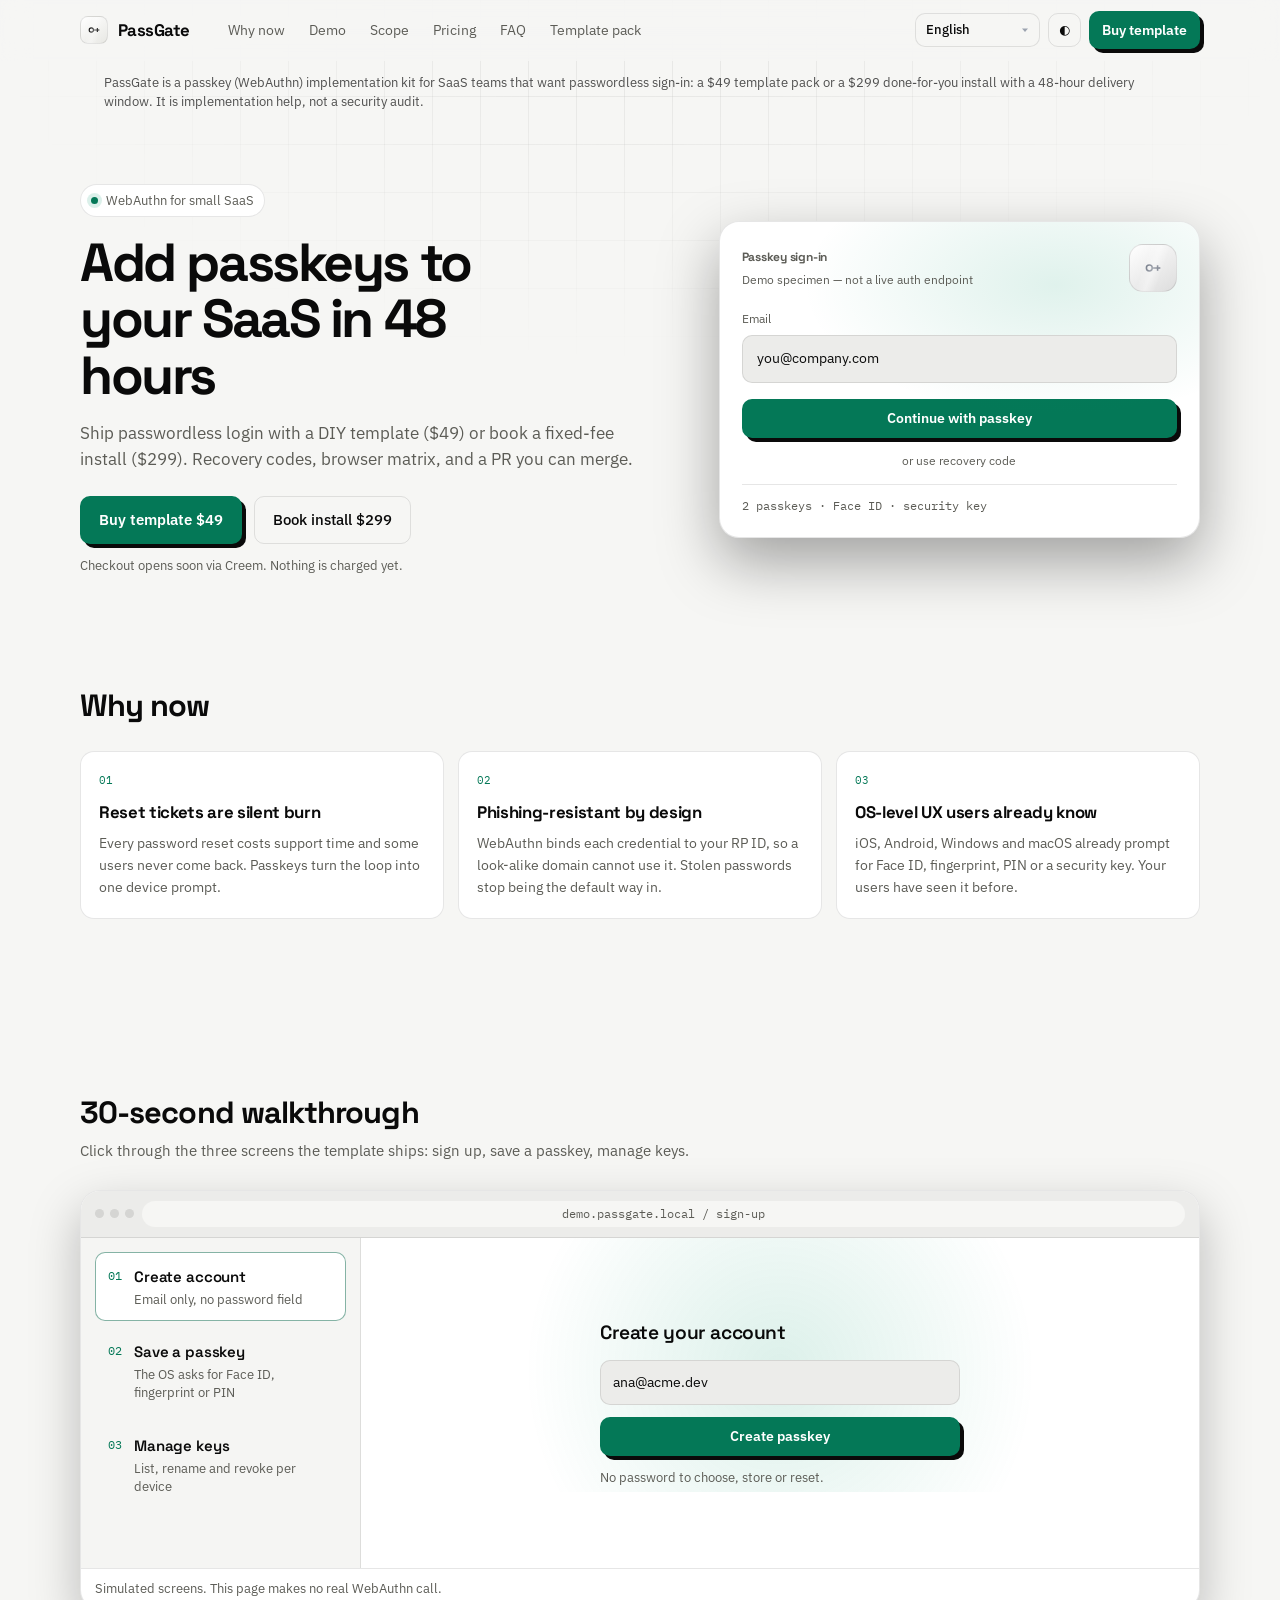
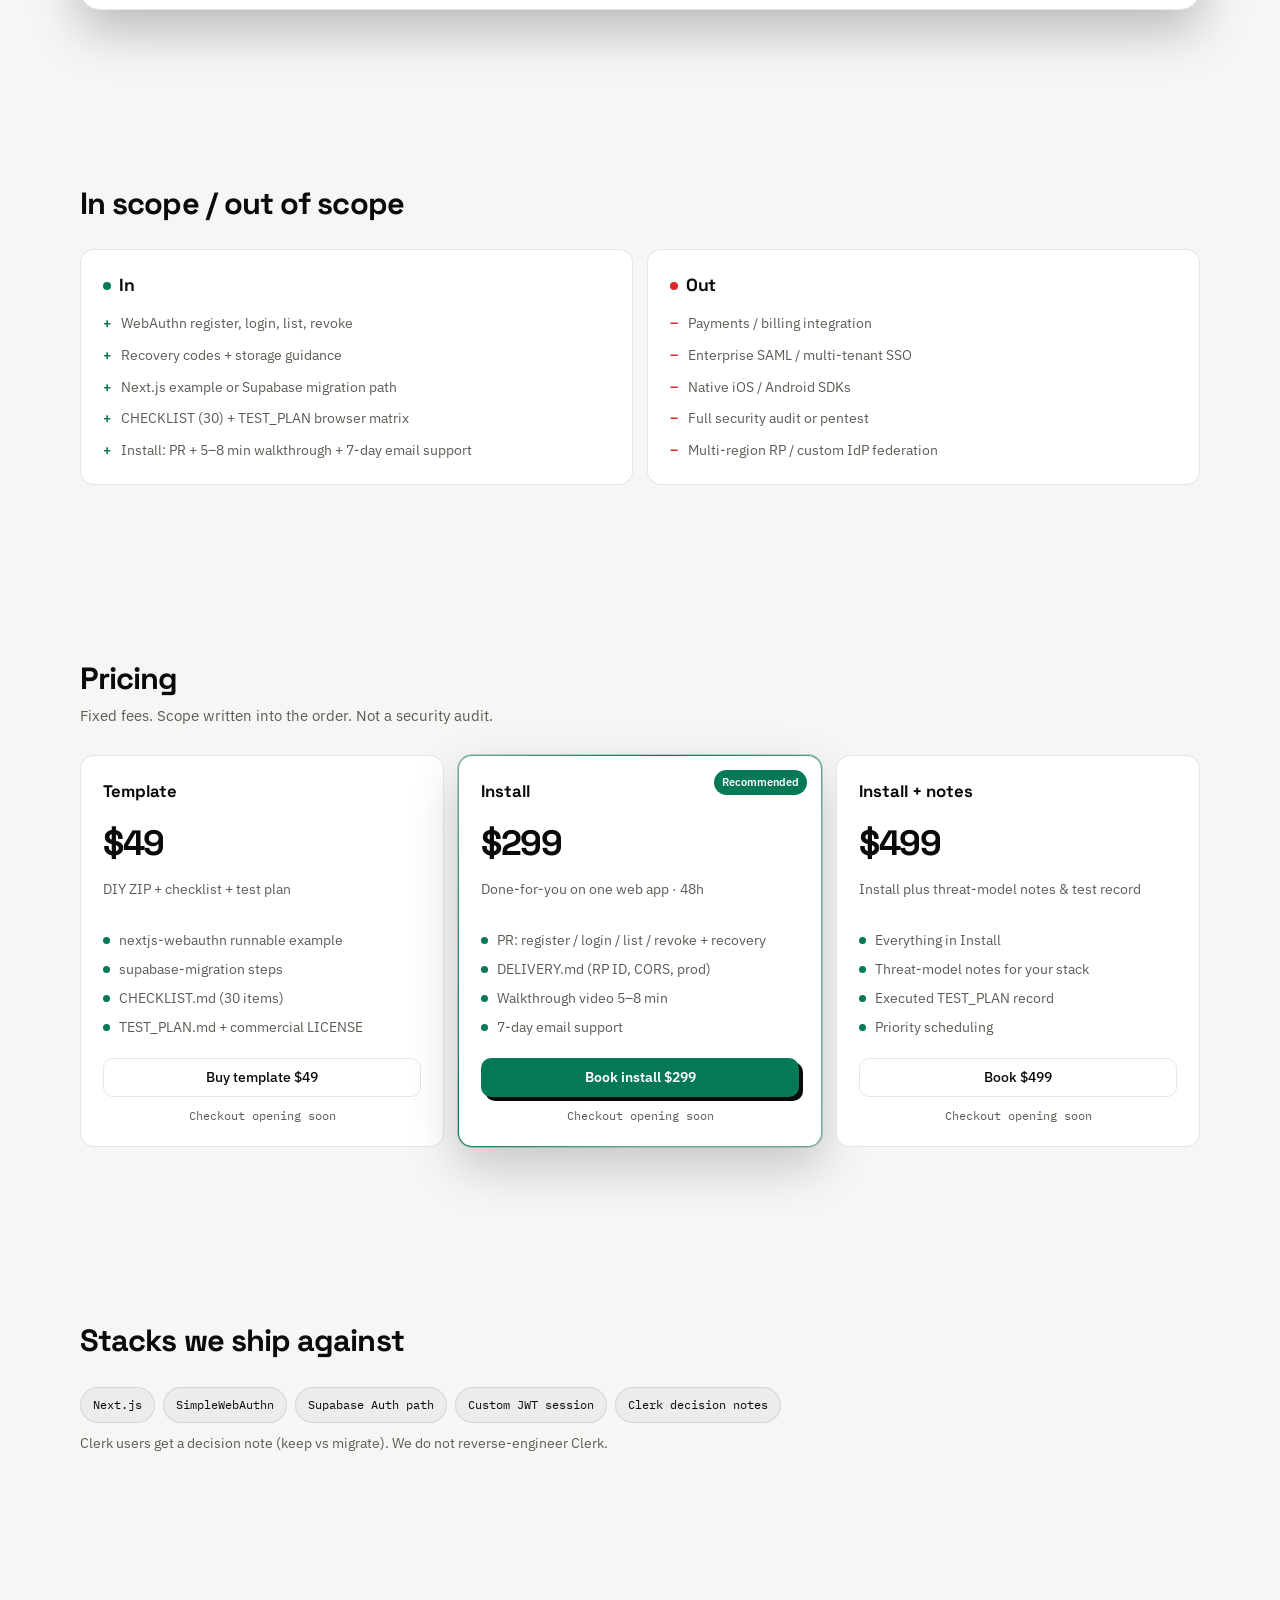
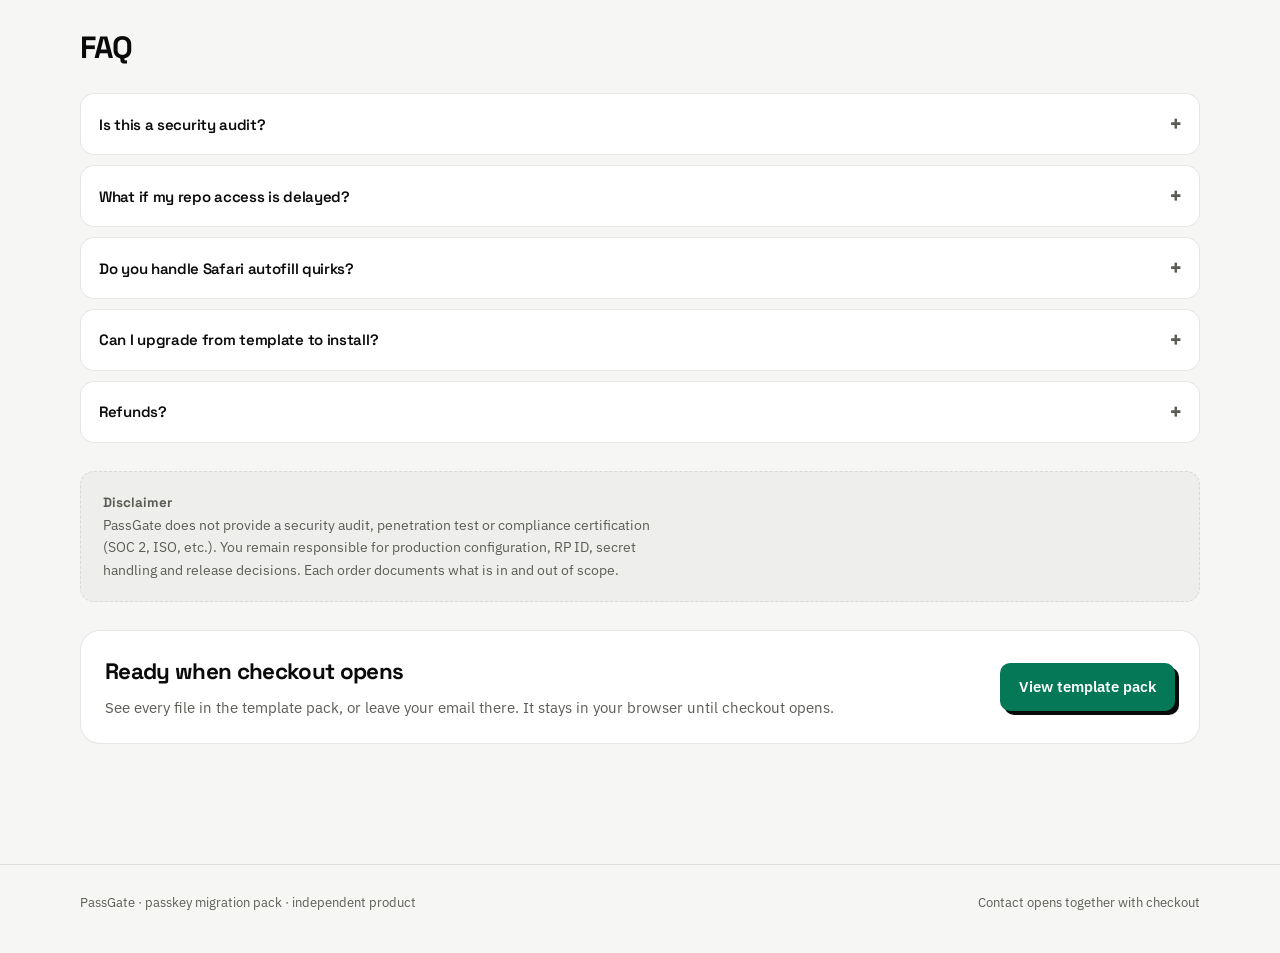
==== commit c2a351a1: "growth: analytics beacon + events (checkout_click goal), SEO/GEO (hreflang, JSON-LD, sitemaps, robot" ====
--- a/index.html
+++ b/index.html
@@ -13,8 +13,7 @@
 <script>
 (function(){var d=document.documentElement,S=["zh-CN","zh-TW","en","ja","ko","ms","vi","fr","es","de"],l=null,i;
 try{var t=localStorage.getItem("passgate-theme");d.dataset.theme=t||(matchMedia("(prefers-color-scheme: light)").matches?"light":"dark")}catch(e){}
-try{l=localStorage.getItem("passgate-lang")}catch(e){}
-if(S.indexOf(l)<0){l=new URLSearchParams(location.search).get("lang");if(S.indexOf(l)<0)l=null}
+l=new URLSearchParams(location.search).get("lang");if(S.indexOf(l)<0){l=null;try{l=localStorage.getItem("passgate-lang")}catch(e){}if(S.indexOf(l)<0)l=null}
 if(!l){var n=(navigator.languages||[]).concat(navigator.language||"");for(i=0;i<n.length&&!l;i++){var x=String(n[i]).toLowerCase(),b=x.split("-")[0];
 if(b==="zh")l=/hant|tw|hk|mo/.test(x)?"zh-TW":"zh-CN";else if(S.indexOf(b)>=0)l=b}}
 if(!l){var z="";try{z=Intl.DateTimeFormat().resolvedOptions().timeZone||""}catch(e){}
@@ -24,7 +23,7 @@
 if(l!=="en"){d.classList.add("i18n-wait");setTimeout(function(){d.classList.remove("i18n-wait")},1500);
 var p=document.createElement("link");p.rel="preload";p.as="fetch";p.crossOrigin="anonymous";p.href="./i18n/"+l+".json?v=__V__";document.head.appendChild(p)}})();
 </script>
-</head>
+<!--IA--><link rel="canonical" href="https://passgate.incidental.site/"><link rel="alternate" hreflang="zh-CN" href="https://passgate.incidental.site/?lang=zh-CN"><link rel="alternate" hreflang="zh-TW" href="https://passgate.incidental.site/?lang=zh-TW"><link rel="alternate" hreflang="en" href="https://passgate.incidental.site/?lang=en"><link rel="alternate" hreflang="ja" href="https://passgate.incidental.site/?lang=ja"><link rel="alternate" hreflang="ko" href="https://passgate.incidental.site/?lang=ko"><link rel="alternate" hreflang="ms" href="https://passgate.incidental.site/?lang=ms"><link rel="alternate" hreflang="vi" href="https://passgate.incidental.site/?lang=vi"><link rel="alternate" hreflang="fr" href="https://passgate.incidental.site/?lang=fr"><link rel="alternate" hreflang="es" href="https://passgate.incidental.site/?lang=es"><link rel="alternate" hreflang="de" href="https://passgate.incidental.site/?lang=de"><link rel="alternate" hreflang="x-default" href="https://passgate.incidental.site/"><meta property="og:type" content="website"><meta property="og:site_name" content="PassGate"><meta property="og:title" content="Add passkeys in 48h · PassGate"><meta property="og:description" content="Add passkeys to your SaaS in 48 hours. Template $49 or done-for-you install $299."><meta property="og:url" content="https://passgate.incidental.site/"><meta property="og:image" content="https://passgate.incidental.site/og.png"><meta property="og:image:width" content="1200"><meta property="og:image:height" content="630"><meta name="twitter:card" content="summary_large_image"><meta name="twitter:title" content="Add passkeys in 48h · PassGate"><meta name="twitter:description" content="Add passkeys to your SaaS in 48 hours. Template $49 or done-for-you install $299."><meta name="twitter:image" content="https://passgate.incidental.site/og.png"><script type="application/ld+json">{"@context": "https://schema.org", "@graph": [{"@type": "Organization", "@id": "https://incidental.site/#org", "name": "Incidental AI", "alternateName": "偶然 AI", "url": "https://incidental.site/"}, {"@type": "WebSite", "@id": "https://passgate.incidental.site/#site", "name": "PassGate", "url": "https://passgate.incidental.site/", "inLanguage": ["zh-CN", "zh-TW", "en", "ja", "ko", "ms", "vi", "fr", "es", "de"], "publisher": {"@id": "https://incidental.site/#org"}, "description": "Add passkeys to your SaaS in 48 hours. Template $49 or done-for-you install $299."}, {"@type": "Service", "name": "PassGate", "serviceType": "Passkey (WebAuthn) implementation", "url": "https://passgate.incidental.site/", "provider": {"@id": "https://incidental.site/#org"}, "offers": [{"@type": "Offer", "name": "Template pack", "price": "49", "priceCurrency": "USD"}, {"@type": "Offer", "name": "Done-for-you install (48h)", "price": "299", "priceCurrency": "USD"}]}, {"@type": "FAQPage", "mainEntity": [{"@type": "Question", "name": "Is this a security audit?", "acceptedAnswer": {"@type": "Answer", "text": "No. PassGate is implementation help and a template. It does not certify your product. Responsibility boundaries are written into the order."}}, {"@type": "Question", "name": "What if my repo access is delayed?", "acceptedAnswer": {"@type": "Answer", "text": "The 48h clock starts when we have agreed access and a signed-off stack questionnaire. Waiting time is marked on the ticket."}}, {"@type": "Question", "name": "Do you handle Safari autofill quirks?", "acceptedAnswer": {"@type": "Answer", "text": "Yes, within the web browser matrix in TEST_PLAN. Native app SDKs are out of scope."}}, {"@type": "Question", "name": "Can I upgrade from template to install?", "acceptedAnswer": {"@type": "Answer", "text": "Yes. Template buyers can book an install. The $49 is not deducted unless a promotion says so."}}]}]}</script><style id="ia-growth">.geo-intro{max-width:1120px;margin:12px auto 0;padding:0 24px;font-size:12.5px;line-height:1.55;opacity:.7}.geo-intro [data-gl]{display:none}html[lang="en"] .geo-intro [data-gl="en"],html[lang="zh-CN"] .geo-intro [data-gl="zh-CN"],html[lang="zh-TW"] .geo-intro [data-gl="zh-TW"],html[lang="ja"] .geo-intro [data-gl="ja"],html[lang="ko"] .geo-intro [data-gl="ko"],html[lang="ms"] .geo-intro [data-gl="ms"],html[lang="vi"] .geo-intro [data-gl="vi"],html[lang="fr"] .geo-intro [data-gl="fr"],html[lang="es"] .geo-intro [data-gl="es"],html[lang="de"] .geo-intro [data-gl="de"]{display:inline}html:not([lang]) .geo-intro [data-gl="en"]{display:inline}.sub-band{max-width:1120px;margin:8px auto 32px;padding:0 24px;--ie-acc:var(--accent,#34d399);--ie-acc-ink:#06120d}.ie-sub{display:flex;flex-wrap:wrap;gap:16px 28px;align-items:center;padding:18px 20px;border:1px solid color-mix(in srgb,currentColor 14%,transparent);border-radius:14px;background:color-mix(in srgb,currentColor 4%,transparent);margin:28px 0}.ie-sub-copy{flex:1 1 220px;min-width:0}.ie-sub-t{display:block;font-size:15px;font-weight:700;letter-spacing:-.01em}.ie-sub-d{margin:4px 0 0;font-size:13px;opacity:.72;line-height:1.45}.ie-sub-row{display:flex;gap:8px;flex:1 1 260px;min-width:0}.ie-sub-row input[type=email]:focus-visible{outline:2px solid var(--ie-acc,#4f46e5);outline-offset:1px}.ie-sub-row input[type=email]{flex:1;min-width:0;padding:10px 12px;border-radius:10px;border:1px solid color-mix(in srgb,currentColor 18%,transparent);background:transparent;color:inherit;font:inherit}.ie-sub-row button{padding:10px 16px;border-radius:10px;border:0;background:var(--ie-acc,#4f46e5);color:var(--ie-acc-ink,#fff);font:inherit;font-weight:600;font-size:13px;line-height:1;cursor:pointer;white-space:nowrap}.ie-sub-msg{flex:1 1 100%;margin:0;font-size:13px;opacity:.85}.sr-only{position:absolute;width:1px;height:1px;overflow:hidden;clip:rect(0,0,0,0)}@media (max-width:560px){.ie-sub-row{flex-direction:column}.ie-sub-row button{width:100%}}</style><script defer src="https://static.cloudflareinsights.com/beacon.min.js" data-cf-beacon='{"token":"c199a50511f14c24aec30ae51fb80273"}'></script><script defer src="https://stats.incidental.site/events.js" data-site="passgate"></script><script defer src="https://stats.incidental.site/subscribe.js"></script><!--/IA--></head>
 <body>
 <a class="skip" href="#main" data-i18n="skip">Skip to content</a>
 <header class="nav">
@@ -45,10 +44,10 @@
       <label class="visually-hidden" for="lang-select" data-i18n="lang.label">Language</label>
       <select id="lang-select" class="chip" aria-label="Language"></select>
       <button type="button" class="chip" id="theme-toggle" data-i18n-aria="theme.toggle" aria-label="Theme">◐</button>
-      <a class="btn btn-primary" href="#pricing" data-checkout data-i18n="nav.buy">Buy template</a>
+      <a class="btn btn-primary" href="#pricing" data-checkout data-evt="checkout_click" data-i18n="nav.buy">Buy template</a>
     </div>
   </div>
-</header>
+</header><!--IA--><p class="geo-intro"><span data-gl="en" lang="en">PassGate is a passkey (WebAuthn) implementation kit for SaaS teams that want passwordless sign-in: a $49 template pack or a $299 done-for-you install with a 48-hour delivery window. It is implementation help, not a security audit.</span><span data-gl="zh-CN" lang="zh-CN">PassGate 是给想上无密码登录的 SaaS 团队用的通行密钥（WebAuthn）落地套件：$49 模板包，或 $299 代装服务（48 小时交付窗口）。它是实施帮助，不是安全审计。</span><span data-gl="zh-TW" lang="zh-TW">PassGate 是給想導入無密碼登入的 SaaS 團隊用的通行金鑰（WebAuthn）落地套件：$49 範本包，或 $299 代裝服務（48 小時交付窗口）。它是實作協助，不是安全稽核。</span><span data-gl="ja" lang="ja">PassGate は、パスワードレス認証を導入したい SaaS チーム向けのパスキー（WebAuthn）実装キットです。$49 のテンプレートパック、または 48 時間で納品する $299 の導入代行。セキュリティ監査ではなく実装支援です。</span><span data-gl="ko" lang="ko">PassGate는 비밀번호 없는 로그인을 도입하려는 SaaS 팀을 위한 패스키(WebAuthn) 구현 키트입니다. $49 템플릿 팩 또는 48시간 내 납품하는 $299 설치 대행. 보안 감사가 아닌 구현 지원입니다.</span><span data-gl="ms" lang="ms">PassGate ialah kit pelaksanaan passkey (WebAuthn) untuk pasukan SaaS yang mahu log masuk tanpa kata laluan: pek templat $49 atau pemasangan siap $299 dalam tempoh 48 jam. Ia bantuan pelaksanaan, bukan audit keselamatan.</span><span data-gl="vi" lang="vi">PassGate là bộ triển khai passkey (WebAuthn) cho đội SaaS muốn đăng nhập không mật khẩu: gói mẫu $49 hoặc dịch vụ cài đặt trọn gói $299 trong 48 giờ. Đây là hỗ trợ triển khai, không phải kiểm toán bảo mật.</span><span data-gl="fr" lang="fr">PassGate est un kit d’implémentation de passkeys (WebAuthn) pour les équipes SaaS qui veulent une connexion sans mot de passe : un pack de modèles à 49 $ ou une installation clé en main à 299 $ livrée en 48 heures. C’est une aide à l’implémentation, pas un audit de sécurité.</span><span data-gl="es" lang="es">PassGate es un kit de implementación de passkeys (WebAuthn) para equipos SaaS que quieren inicio de sesión sin contraseña: un paquete de plantillas de 49 $ o una instalación llave en mano de 299 $ en 48 horas. Es ayuda de implementación, no una auditoría de seguridad.</span><span data-gl="de" lang="de">PassGate ist ein Passkey-(WebAuthn-)Umsetzungskit für SaaS-Teams, die passwortlose Anmeldung wollen: ein Template-Paket für 49 $ oder eine Komplettinstallation für 299 $ innerhalb von 48 Stunden. Es ist Umsetzungshilfe, kein Sicherheitsaudit.</span></p><!--/IA-->
 
 <main id="main">
   <section class="hero">
@@ -58,8 +57,8 @@
         <h1 data-i18n="hero.title">Add passkeys to your SaaS in 48 hours</h1>
         <p class="hero-lede" data-i18n="hero.lede">Ship passwordless login with a DIY template ($49) or book a fixed-fee install ($299). Recovery codes, browser matrix, and a PR you can merge.</p>
         <div class="hero-ctas">
-          <button type="button" class="btn btn-primary btn-lg" data-checkout data-i18n="hero.cta.template">Buy template $49</button>
-          <button type="button" class="btn btn-lg btn-ghost" data-checkout data-i18n="hero.cta.install">Book install $299</button>
+          <button type="button" class="btn btn-primary btn-lg" data-checkout data-evt="checkout_click" data-i18n="hero.cta.template">Buy template $49</button>
+          <button type="button" class="btn btn-lg btn-ghost" data-checkout data-evt="checkout_click" data-i18n="hero.cta.install">Book install $299</button>
         </div>
         <p class="hero-note" data-i18n="hero.note">Checkout opens soon via Creem. Nothing is charged yet.</p>
       </div>
@@ -75,7 +74,7 @@
           <label data-i18n="specimen.emailLabel">Email</label>
           <div class="fake-input" data-i18n="specimen.email">you@company.com</div>
         </div>
-        <button type="button" class="btn btn-primary" data-checkout data-i18n="specimen.continue">Continue with passkey</button>
+        <button type="button" class="btn btn-primary" data-checkout data-evt="checkout_click" data-i18n="specimen.continue">Continue with passkey</button>
         <div class="specimen-or" data-i18n="specimen.or">or use recovery code</div>
         <div class="specimen-meta" data-i18n="specimen.keys">2 passkeys · Face ID · security key</div>
       </aside>
@@ -186,7 +185,7 @@
             <li data-i18n="pricing.t1.f3">CHECKLIST.md (30 items)</li>
             <li data-i18n="pricing.t1.f4">TEST_PLAN.md + commercial LICENSE</li>
           </ul>
-          <button type="button" class="btn btn-ghost" data-checkout data-i18n="pricing.t1.cta">Buy template $49</button>
+          <button type="button" class="btn btn-ghost" data-checkout data-evt="checkout_click" data-i18n="pricing.t1.cta">Buy template $49</button>
           <span class="soon-tag" data-i18n="soon">Checkout opening soon</span>
         </article>
         <article class="price-card featured">
@@ -200,7 +199,7 @@
             <li data-i18n="pricing.t2.f3">Walkthrough video 5–8 min</li>
             <li data-i18n="pricing.t2.f4">7-day email support</li>
           </ul>
-          <button type="button" class="btn btn-primary" data-checkout data-i18n="pricing.t2.cta">Book install $299</button>
+          <button type="button" class="btn btn-primary" data-checkout data-evt="checkout_click" data-i18n="pricing.t2.cta">Book install $299</button>
           <span class="soon-tag" data-i18n="soon">Checkout opening soon</span>
         </article>
         <article class="price-card">
@@ -213,7 +212,7 @@
             <li data-i18n="pricing.t3.f3">Executed TEST_PLAN record</li>
             <li data-i18n="pricing.t3.f4">Priority scheduling</li>
           </ul>
-          <button type="button" class="btn btn-ghost" data-checkout data-i18n="pricing.t3.cta">Book $499</button>
+          <button type="button" class="btn btn-ghost" data-checkout data-evt="checkout_click" data-i18n="pricing.t3.cta">Book $499</button>
           <span class="soon-tag" data-i18n="soon">Checkout opening soon</span>
         </article>
       </div>
@@ -259,7 +258,7 @@
   </section>
 </main>
 
-<footer class="footer">
+<!--IA--><aside class="sub-band" aria-label="Newsletter"><div data-ie-sub data-site="passgate" data-source="home"></div></aside><!--/IA--><footer class="footer">
   <div class="wrap footer-inner">
     <span data-i18n="footer.tag">PassGate · passkey migration pack · independent product</span>
     <span data-i18n="footer.contact">Contact opens together with checkout</span>
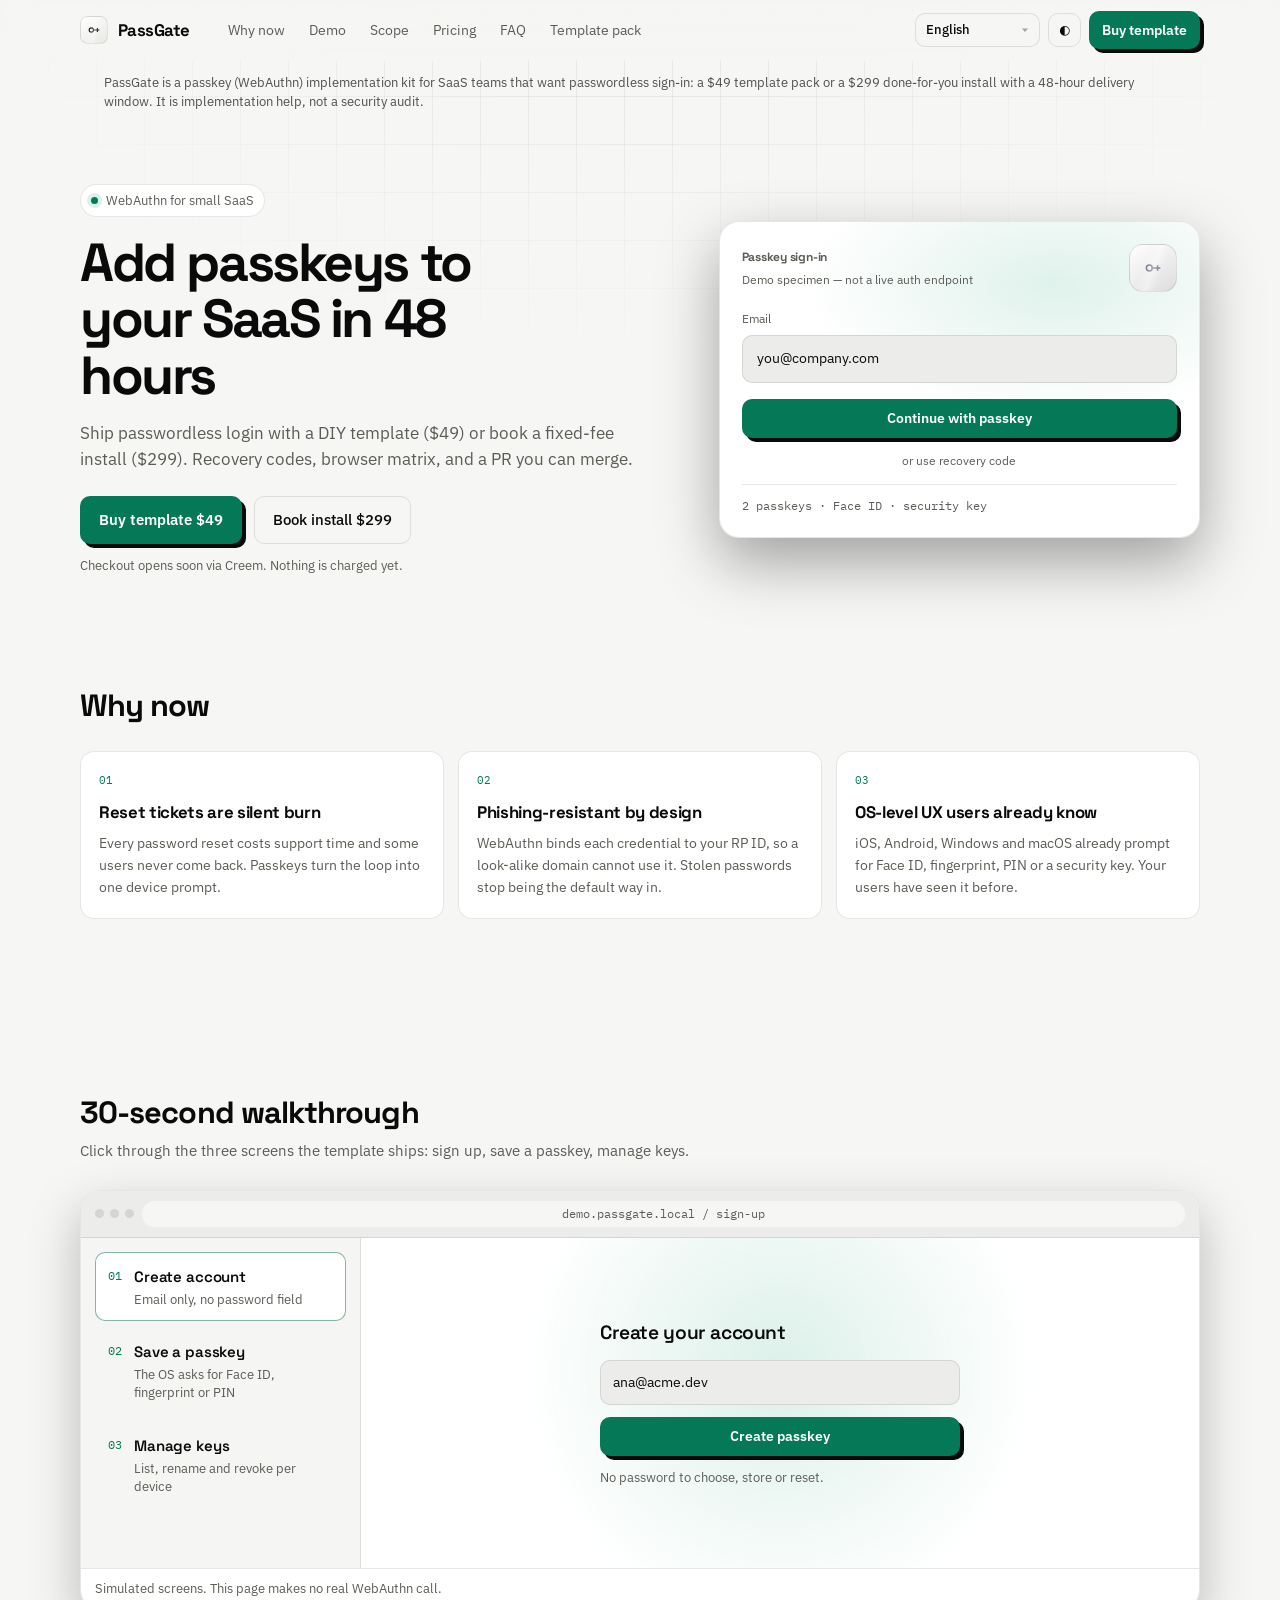
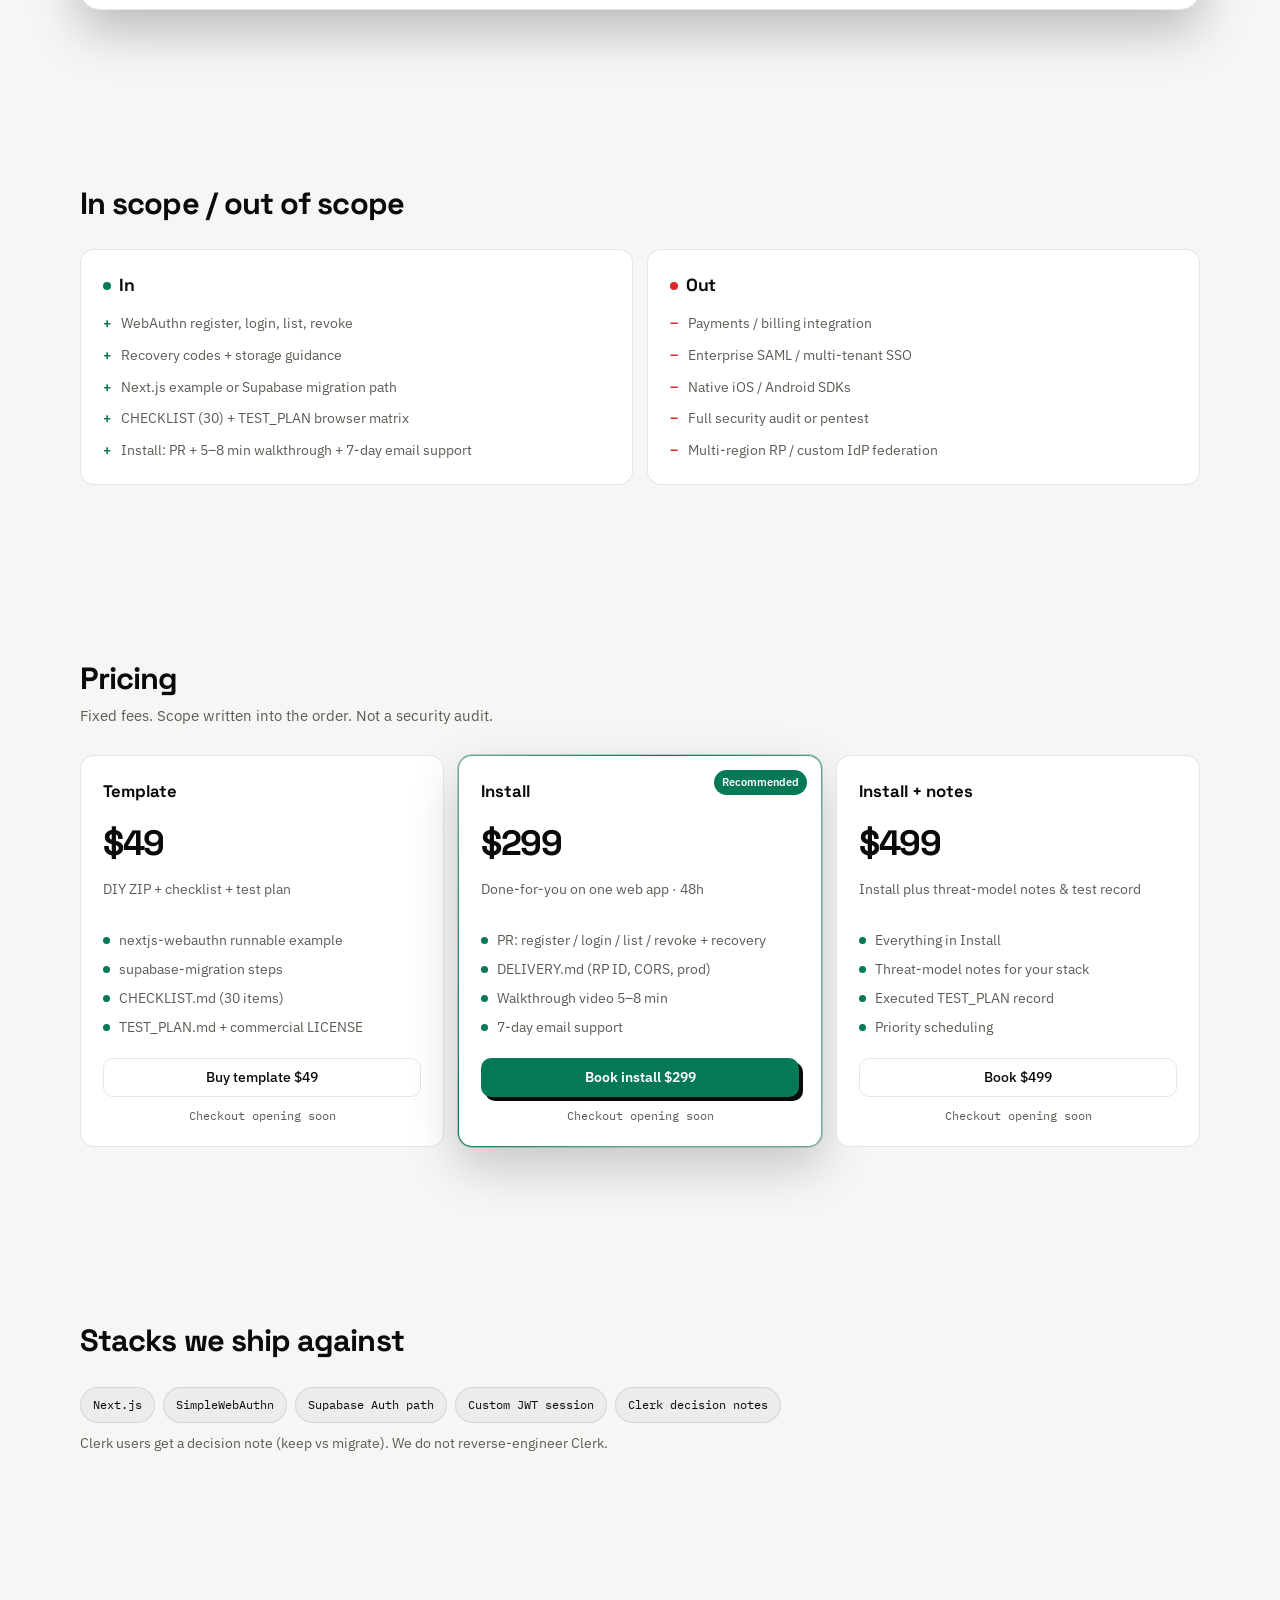
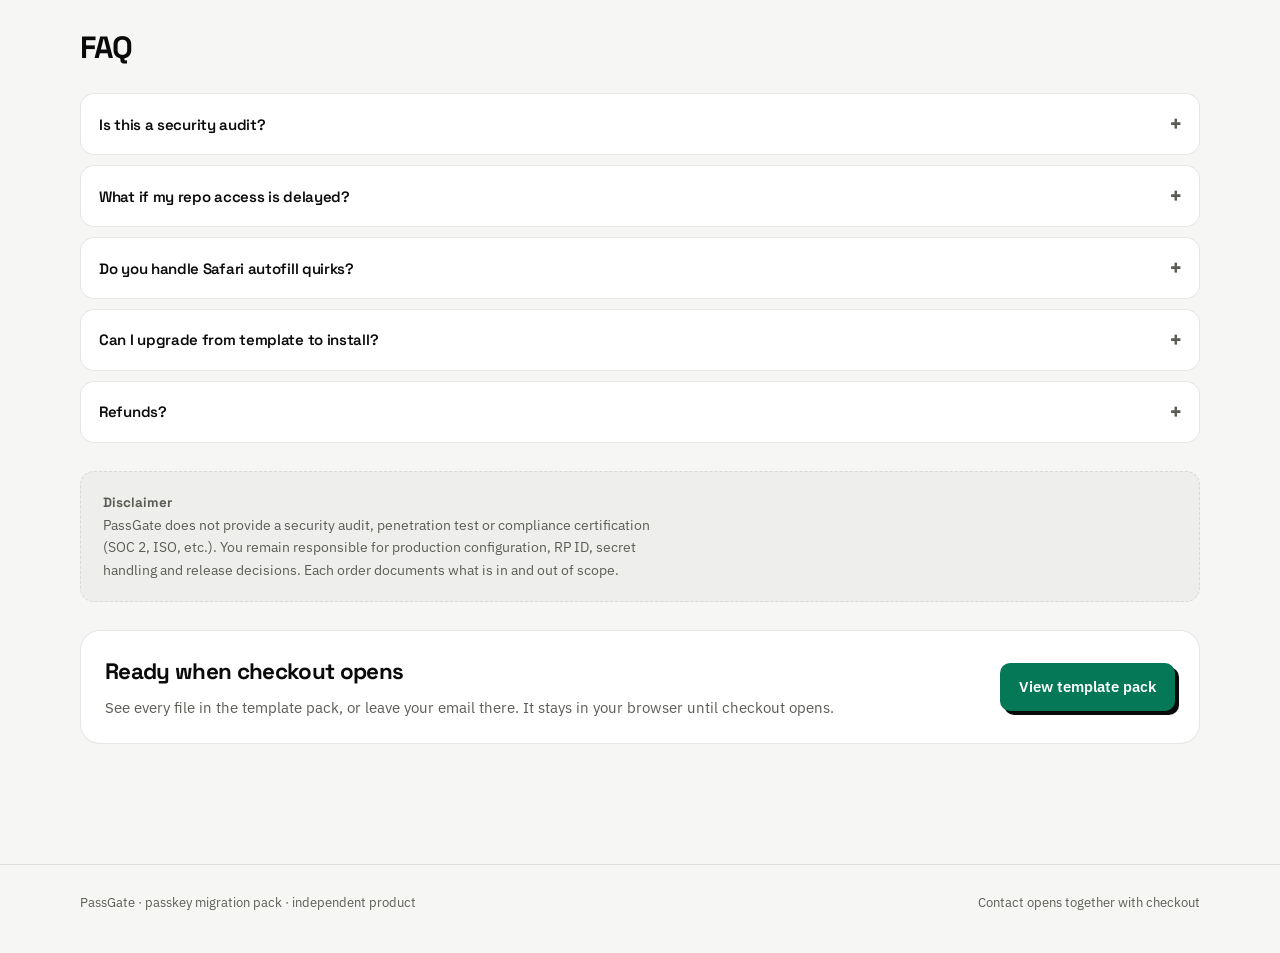
==== commit 61cdb97d: "growth: subscribe button uses theme accent-ink" ====
--- a/index.html
+++ b/index.html
@@ -23,7 +23,7 @@
 if(l!=="en"){d.classList.add("i18n-wait");setTimeout(function(){d.classList.remove("i18n-wait")},1500);
 var p=document.createElement("link");p.rel="preload";p.as="fetch";p.crossOrigin="anonymous";p.href="./i18n/"+l+".json?v=__V__";document.head.appendChild(p)}})();
 </script>
-<!--IA--><link rel="canonical" href="https://passgate.incidental.site/"><link rel="alternate" hreflang="zh-CN" href="https://passgate.incidental.site/?lang=zh-CN"><link rel="alternate" hreflang="zh-TW" href="https://passgate.incidental.site/?lang=zh-TW"><link rel="alternate" hreflang="en" href="https://passgate.incidental.site/?lang=en"><link rel="alternate" hreflang="ja" href="https://passgate.incidental.site/?lang=ja"><link rel="alternate" hreflang="ko" href="https://passgate.incidental.site/?lang=ko"><link rel="alternate" hreflang="ms" href="https://passgate.incidental.site/?lang=ms"><link rel="alternate" hreflang="vi" href="https://passgate.incidental.site/?lang=vi"><link rel="alternate" hreflang="fr" href="https://passgate.incidental.site/?lang=fr"><link rel="alternate" hreflang="es" href="https://passgate.incidental.site/?lang=es"><link rel="alternate" hreflang="de" href="https://passgate.incidental.site/?lang=de"><link rel="alternate" hreflang="x-default" href="https://passgate.incidental.site/"><meta property="og:type" content="website"><meta property="og:site_name" content="PassGate"><meta property="og:title" content="Add passkeys in 48h · PassGate"><meta property="og:description" content="Add passkeys to your SaaS in 48 hours. Template $49 or done-for-you install $299."><meta property="og:url" content="https://passgate.incidental.site/"><meta property="og:image" content="https://passgate.incidental.site/og.png"><meta property="og:image:width" content="1200"><meta property="og:image:height" content="630"><meta name="twitter:card" content="summary_large_image"><meta name="twitter:title" content="Add passkeys in 48h · PassGate"><meta name="twitter:description" content="Add passkeys to your SaaS in 48 hours. Template $49 or done-for-you install $299."><meta name="twitter:image" content="https://passgate.incidental.site/og.png"><script type="application/ld+json">{"@context": "https://schema.org", "@graph": [{"@type": "Organization", "@id": "https://incidental.site/#org", "name": "Incidental AI", "alternateName": "偶然 AI", "url": "https://incidental.site/"}, {"@type": "WebSite", "@id": "https://passgate.incidental.site/#site", "name": "PassGate", "url": "https://passgate.incidental.site/", "inLanguage": ["zh-CN", "zh-TW", "en", "ja", "ko", "ms", "vi", "fr", "es", "de"], "publisher": {"@id": "https://incidental.site/#org"}, "description": "Add passkeys to your SaaS in 48 hours. Template $49 or done-for-you install $299."}, {"@type": "Service", "name": "PassGate", "serviceType": "Passkey (WebAuthn) implementation", "url": "https://passgate.incidental.site/", "provider": {"@id": "https://incidental.site/#org"}, "offers": [{"@type": "Offer", "name": "Template pack", "price": "49", "priceCurrency": "USD"}, {"@type": "Offer", "name": "Done-for-you install (48h)", "price": "299", "priceCurrency": "USD"}]}, {"@type": "FAQPage", "mainEntity": [{"@type": "Question", "name": "Is this a security audit?", "acceptedAnswer": {"@type": "Answer", "text": "No. PassGate is implementation help and a template. It does not certify your product. Responsibility boundaries are written into the order."}}, {"@type": "Question", "name": "What if my repo access is delayed?", "acceptedAnswer": {"@type": "Answer", "text": "The 48h clock starts when we have agreed access and a signed-off stack questionnaire. Waiting time is marked on the ticket."}}, {"@type": "Question", "name": "Do you handle Safari autofill quirks?", "acceptedAnswer": {"@type": "Answer", "text": "Yes, within the web browser matrix in TEST_PLAN. Native app SDKs are out of scope."}}, {"@type": "Question", "name": "Can I upgrade from template to install?", "acceptedAnswer": {"@type": "Answer", "text": "Yes. Template buyers can book an install. The $49 is not deducted unless a promotion says so."}}]}]}</script><style id="ia-growth">.geo-intro{max-width:1120px;margin:12px auto 0;padding:0 24px;font-size:12.5px;line-height:1.55;opacity:.7}.geo-intro [data-gl]{display:none}html[lang="en"] .geo-intro [data-gl="en"],html[lang="zh-CN"] .geo-intro [data-gl="zh-CN"],html[lang="zh-TW"] .geo-intro [data-gl="zh-TW"],html[lang="ja"] .geo-intro [data-gl="ja"],html[lang="ko"] .geo-intro [data-gl="ko"],html[lang="ms"] .geo-intro [data-gl="ms"],html[lang="vi"] .geo-intro [data-gl="vi"],html[lang="fr"] .geo-intro [data-gl="fr"],html[lang="es"] .geo-intro [data-gl="es"],html[lang="de"] .geo-intro [data-gl="de"]{display:inline}html:not([lang]) .geo-intro [data-gl="en"]{display:inline}.sub-band{max-width:1120px;margin:8px auto 32px;padding:0 24px;--ie-acc:var(--accent,#34d399);--ie-acc-ink:#06120d}.ie-sub{display:flex;flex-wrap:wrap;gap:16px 28px;align-items:center;padding:18px 20px;border:1px solid color-mix(in srgb,currentColor 14%,transparent);border-radius:14px;background:color-mix(in srgb,currentColor 4%,transparent);margin:28px 0}.ie-sub-copy{flex:1 1 220px;min-width:0}.ie-sub-t{display:block;font-size:15px;font-weight:700;letter-spacing:-.01em}.ie-sub-d{margin:4px 0 0;font-size:13px;opacity:.72;line-height:1.45}.ie-sub-row{display:flex;gap:8px;flex:1 1 260px;min-width:0}.ie-sub-row input[type=email]:focus-visible{outline:2px solid var(--ie-acc,#4f46e5);outline-offset:1px}.ie-sub-row input[type=email]{flex:1;min-width:0;padding:10px 12px;border-radius:10px;border:1px solid color-mix(in srgb,currentColor 18%,transparent);background:transparent;color:inherit;font:inherit}.ie-sub-row button{padding:10px 16px;border-radius:10px;border:0;background:var(--ie-acc,#4f46e5);color:var(--ie-acc-ink,#fff);font:inherit;font-weight:600;font-size:13px;line-height:1;cursor:pointer;white-space:nowrap}.ie-sub-msg{flex:1 1 100%;margin:0;font-size:13px;opacity:.85}.sr-only{position:absolute;width:1px;height:1px;overflow:hidden;clip:rect(0,0,0,0)}@media (max-width:560px){.ie-sub-row{flex-direction:column}.ie-sub-row button{width:100%}}</style><script defer src="https://static.cloudflareinsights.com/beacon.min.js" data-cf-beacon='{"token":"c199a50511f14c24aec30ae51fb80273"}'></script><script defer src="https://stats.incidental.site/events.js" data-site="passgate"></script><script defer src="https://stats.incidental.site/subscribe.js"></script><!--/IA--></head>
+<!--IA--><link rel="canonical" href="https://passgate.incidental.site/"><link rel="alternate" hreflang="zh-CN" href="https://passgate.incidental.site/?lang=zh-CN"><link rel="alternate" hreflang="zh-TW" href="https://passgate.incidental.site/?lang=zh-TW"><link rel="alternate" hreflang="en" href="https://passgate.incidental.site/?lang=en"><link rel="alternate" hreflang="ja" href="https://passgate.incidental.site/?lang=ja"><link rel="alternate" hreflang="ko" href="https://passgate.incidental.site/?lang=ko"><link rel="alternate" hreflang="ms" href="https://passgate.incidental.site/?lang=ms"><link rel="alternate" hreflang="vi" href="https://passgate.incidental.site/?lang=vi"><link rel="alternate" hreflang="fr" href="https://passgate.incidental.site/?lang=fr"><link rel="alternate" hreflang="es" href="https://passgate.incidental.site/?lang=es"><link rel="alternate" hreflang="de" href="https://passgate.incidental.site/?lang=de"><link rel="alternate" hreflang="x-default" href="https://passgate.incidental.site/"><meta property="og:type" content="website"><meta property="og:site_name" content="PassGate"><meta property="og:title" content="Add passkeys in 48h · PassGate"><meta property="og:description" content="Add passkeys to your SaaS in 48 hours. Template $49 or done-for-you install $299."><meta property="og:url" content="https://passgate.incidental.site/"><meta property="og:image" content="https://passgate.incidental.site/og.png"><meta property="og:image:width" content="1200"><meta property="og:image:height" content="630"><meta name="twitter:card" content="summary_large_image"><meta name="twitter:title" content="Add passkeys in 48h · PassGate"><meta name="twitter:description" content="Add passkeys to your SaaS in 48 hours. Template $49 or done-for-you install $299."><meta name="twitter:image" content="https://passgate.incidental.site/og.png"><script type="application/ld+json">{"@context": "https://schema.org", "@graph": [{"@type": "Organization", "@id": "https://incidental.site/#org", "name": "Incidental AI", "alternateName": "偶然 AI", "url": "https://incidental.site/"}, {"@type": "WebSite", "@id": "https://passgate.incidental.site/#site", "name": "PassGate", "url": "https://passgate.incidental.site/", "inLanguage": ["zh-CN", "zh-TW", "en", "ja", "ko", "ms", "vi", "fr", "es", "de"], "publisher": {"@id": "https://incidental.site/#org"}, "description": "Add passkeys to your SaaS in 48 hours. Template $49 or done-for-you install $299."}, {"@type": "Service", "name": "PassGate", "serviceType": "Passkey (WebAuthn) implementation", "url": "https://passgate.incidental.site/", "provider": {"@id": "https://incidental.site/#org"}, "offers": [{"@type": "Offer", "name": "Template pack", "price": "49", "priceCurrency": "USD"}, {"@type": "Offer", "name": "Done-for-you install (48h)", "price": "299", "priceCurrency": "USD"}]}, {"@type": "FAQPage", "mainEntity": [{"@type": "Question", "name": "Is this a security audit?", "acceptedAnswer": {"@type": "Answer", "text": "No. PassGate is implementation help and a template. It does not certify your product. Responsibility boundaries are written into the order."}}, {"@type": "Question", "name": "What if my repo access is delayed?", "acceptedAnswer": {"@type": "Answer", "text": "The 48h clock starts when we have agreed access and a signed-off stack questionnaire. Waiting time is marked on the ticket."}}, {"@type": "Question", "name": "Do you handle Safari autofill quirks?", "acceptedAnswer": {"@type": "Answer", "text": "Yes, within the web browser matrix in TEST_PLAN. Native app SDKs are out of scope."}}, {"@type": "Question", "name": "Can I upgrade from template to install?", "acceptedAnswer": {"@type": "Answer", "text": "Yes. Template buyers can book an install. The $49 is not deducted unless a promotion says so."}}]}]}</script><style id="ia-growth">.geo-intro{max-width:1120px;margin:12px auto 0;padding:0 24px;font-size:12.5px;line-height:1.55;opacity:.7}.geo-intro [data-gl]{display:none}html[lang="en"] .geo-intro [data-gl="en"],html[lang="zh-CN"] .geo-intro [data-gl="zh-CN"],html[lang="zh-TW"] .geo-intro [data-gl="zh-TW"],html[lang="ja"] .geo-intro [data-gl="ja"],html[lang="ko"] .geo-intro [data-gl="ko"],html[lang="ms"] .geo-intro [data-gl="ms"],html[lang="vi"] .geo-intro [data-gl="vi"],html[lang="fr"] .geo-intro [data-gl="fr"],html[lang="es"] .geo-intro [data-gl="es"],html[lang="de"] .geo-intro [data-gl="de"]{display:inline}html:not([lang]) .geo-intro [data-gl="en"]{display:inline}.sub-band{max-width:1120px;margin:8px auto 32px;padding:0 24px;--ie-acc:var(--accent,#34d399);--ie-acc-ink:var(--accent-ink)}.ie-sub{display:flex;flex-wrap:wrap;gap:16px 28px;align-items:center;padding:18px 20px;border:1px solid color-mix(in srgb,currentColor 14%,transparent);border-radius:14px;background:color-mix(in srgb,currentColor 4%,transparent);margin:28px 0}.ie-sub-copy{flex:1 1 220px;min-width:0}.ie-sub-t{display:block;font-size:15px;font-weight:700;letter-spacing:-.01em}.ie-sub-d{margin:4px 0 0;font-size:13px;opacity:.72;line-height:1.45}.ie-sub-row{display:flex;gap:8px;flex:1 1 260px;min-width:0}.ie-sub-row input[type=email]:focus-visible{outline:2px solid var(--ie-acc,#4f46e5);outline-offset:1px}.ie-sub-row input[type=email]{flex:1;min-width:0;padding:10px 12px;border-radius:10px;border:1px solid color-mix(in srgb,currentColor 18%,transparent);background:transparent;color:inherit;font:inherit}.ie-sub-row button{padding:10px 16px;border-radius:10px;border:0;background:var(--ie-acc,#4f46e5);color:var(--ie-acc-ink,#fff);font:inherit;font-weight:600;font-size:13px;line-height:1;cursor:pointer;white-space:nowrap}.ie-sub-msg{flex:1 1 100%;margin:0;font-size:13px;opacity:.85}.sr-only{position:absolute;width:1px;height:1px;overflow:hidden;clip:rect(0,0,0,0)}@media (max-width:560px){.ie-sub-row{flex-direction:column}.ie-sub-row button{width:100%}}</style><script defer src="https://static.cloudflareinsights.com/beacon.min.js" data-cf-beacon='{"token":"c199a50511f14c24aec30ae51fb80273"}'></script><script defer src="https://stats.incidental.site/events.js" data-site="passgate"></script><script defer src="https://stats.incidental.site/subscribe.js"></script><!--/IA--></head>
 <body>
 <a class="skip" href="#main" data-i18n="skip">Skip to content</a>
 <header class="nav">
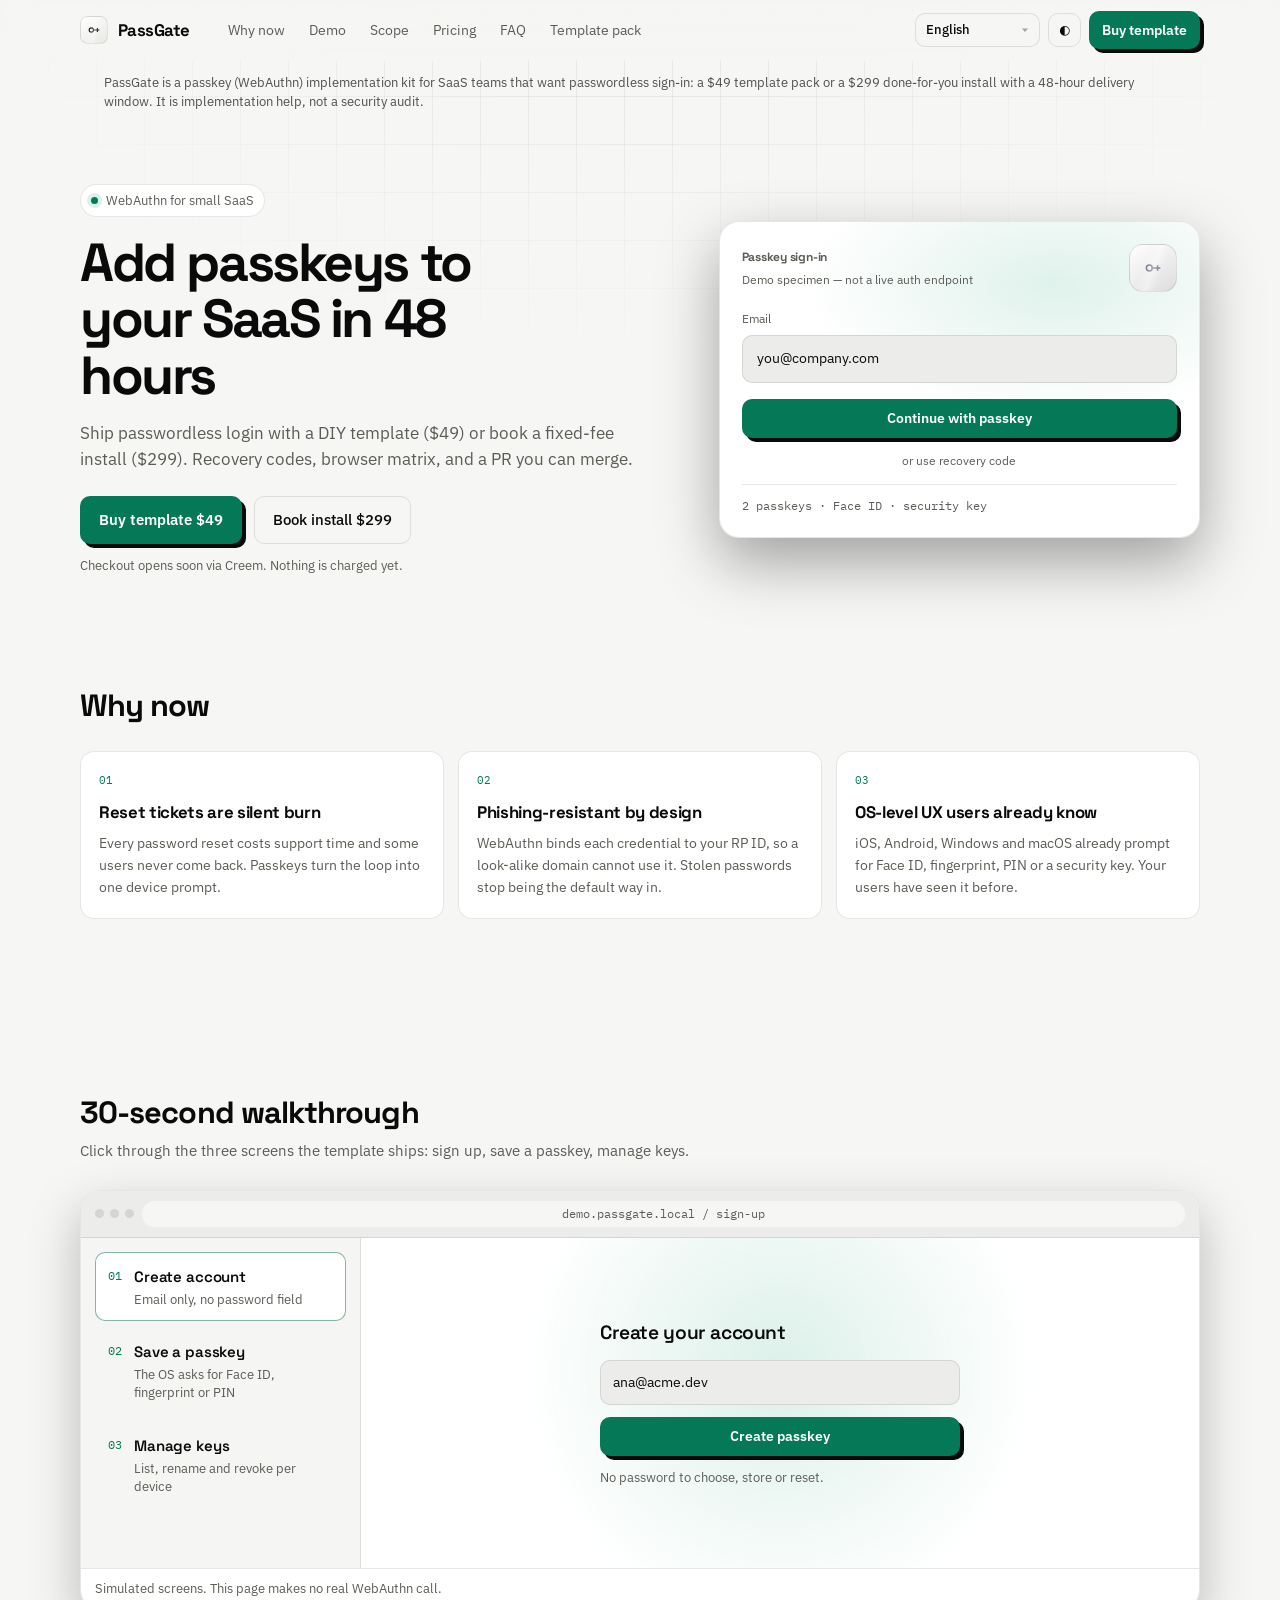
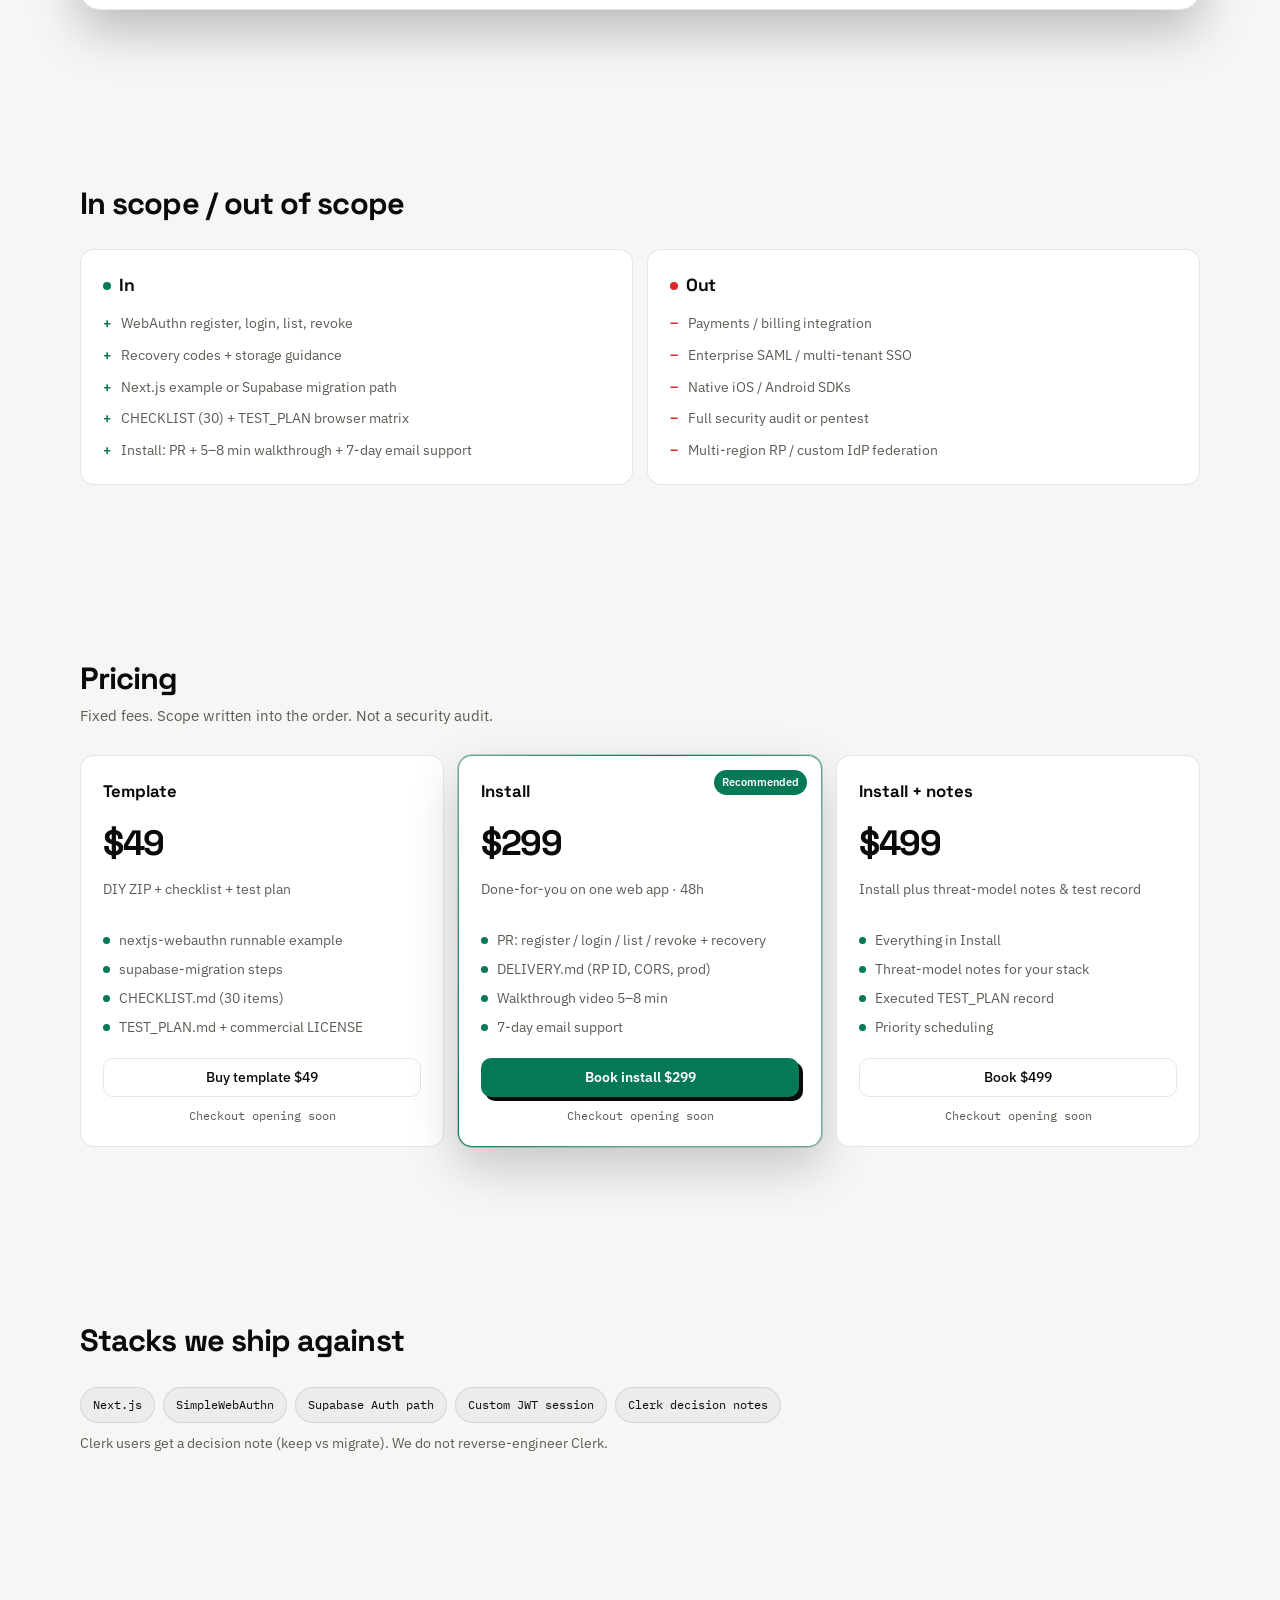
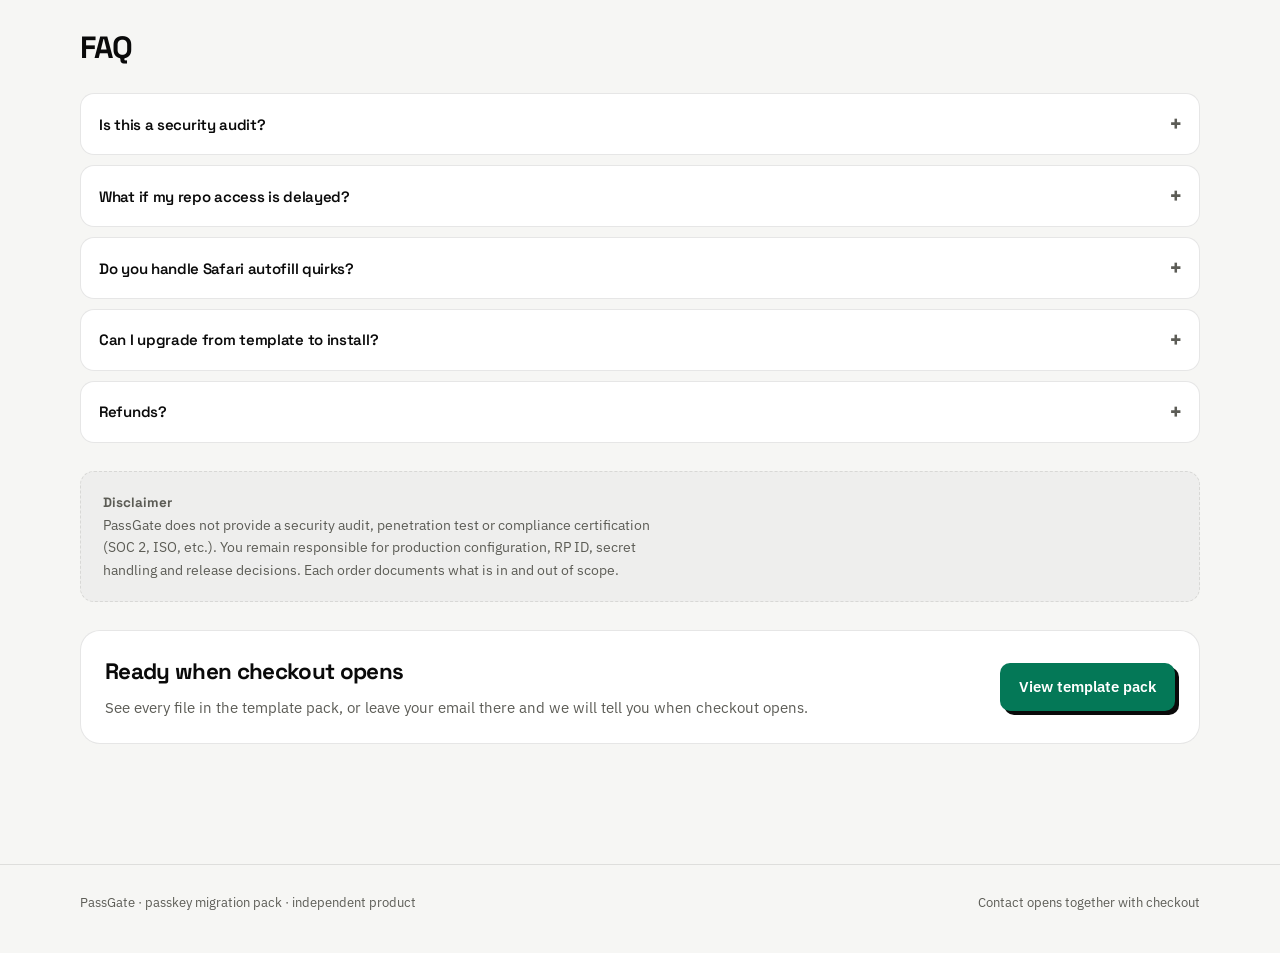
==== commit b313c104: "feat: server-side interest form (D1, validation, rate limit, anti-bot), Creem checkout/webhook/succe" ====
--- a/index.html
+++ b/index.html
@@ -23,7 +23,7 @@
 if(l!=="en"){d.classList.add("i18n-wait");setTimeout(function(){d.classList.remove("i18n-wait")},1500);
 var p=document.createElement("link");p.rel="preload";p.as="fetch";p.crossOrigin="anonymous";p.href="./i18n/"+l+".json?v=__V__";document.head.appendChild(p)}})();
 </script>
-<!--IA--><link rel="canonical" href="https://passgate.incidental.site/"><link rel="alternate" hreflang="zh-CN" href="https://passgate.incidental.site/?lang=zh-CN"><link rel="alternate" hreflang="zh-TW" href="https://passgate.incidental.site/?lang=zh-TW"><link rel="alternate" hreflang="en" href="https://passgate.incidental.site/?lang=en"><link rel="alternate" hreflang="ja" href="https://passgate.incidental.site/?lang=ja"><link rel="alternate" hreflang="ko" href="https://passgate.incidental.site/?lang=ko"><link rel="alternate" hreflang="ms" href="https://passgate.incidental.site/?lang=ms"><link rel="alternate" hreflang="vi" href="https://passgate.incidental.site/?lang=vi"><link rel="alternate" hreflang="fr" href="https://passgate.incidental.site/?lang=fr"><link rel="alternate" hreflang="es" href="https://passgate.incidental.site/?lang=es"><link rel="alternate" hreflang="de" href="https://passgate.incidental.site/?lang=de"><link rel="alternate" hreflang="x-default" href="https://passgate.incidental.site/"><meta property="og:type" content="website"><meta property="og:site_name" content="PassGate"><meta property="og:title" content="Add passkeys in 48h · PassGate"><meta property="og:description" content="Add passkeys to your SaaS in 48 hours. Template $49 or done-for-you install $299."><meta property="og:url" content="https://passgate.incidental.site/"><meta property="og:image" content="https://passgate.incidental.site/og.png"><meta property="og:image:width" content="1200"><meta property="og:image:height" content="630"><meta name="twitter:card" content="summary_large_image"><meta name="twitter:title" content="Add passkeys in 48h · PassGate"><meta name="twitter:description" content="Add passkeys to your SaaS in 48 hours. Template $49 or done-for-you install $299."><meta name="twitter:image" content="https://passgate.incidental.site/og.png"><script type="application/ld+json">{"@context": "https://schema.org", "@graph": [{"@type": "Organization", "@id": "https://incidental.site/#org", "name": "Incidental AI", "alternateName": "偶然 AI", "url": "https://incidental.site/"}, {"@type": "WebSite", "@id": "https://passgate.incidental.site/#site", "name": "PassGate", "url": "https://passgate.incidental.site/", "inLanguage": ["zh-CN", "zh-TW", "en", "ja", "ko", "ms", "vi", "fr", "es", "de"], "publisher": {"@id": "https://incidental.site/#org"}, "description": "Add passkeys to your SaaS in 48 hours. Template $49 or done-for-you install $299."}, {"@type": "Service", "name": "PassGate", "serviceType": "Passkey (WebAuthn) implementation", "url": "https://passgate.incidental.site/", "provider": {"@id": "https://incidental.site/#org"}, "offers": [{"@type": "Offer", "name": "Template pack", "price": "49", "priceCurrency": "USD"}, {"@type": "Offer", "name": "Done-for-you install (48h)", "price": "299", "priceCurrency": "USD"}]}, {"@type": "FAQPage", "mainEntity": [{"@type": "Question", "name": "Is this a security audit?", "acceptedAnswer": {"@type": "Answer", "text": "No. PassGate is implementation help and a template. It does not certify your product. Responsibility boundaries are written into the order."}}, {"@type": "Question", "name": "What if my repo access is delayed?", "acceptedAnswer": {"@type": "Answer", "text": "The 48h clock starts when we have agreed access and a signed-off stack questionnaire. Waiting time is marked on the ticket."}}, {"@type": "Question", "name": "Do you handle Safari autofill quirks?", "acceptedAnswer": {"@type": "Answer", "text": "Yes, within the web browser matrix in TEST_PLAN. Native app SDKs are out of scope."}}, {"@type": "Question", "name": "Can I upgrade from template to install?", "acceptedAnswer": {"@type": "Answer", "text": "Yes. Template buyers can book an install. The $49 is not deducted unless a promotion says so."}}]}]}</script><style id="ia-growth">.geo-intro{max-width:1120px;margin:12px auto 0;padding:0 24px;font-size:12.5px;line-height:1.55;opacity:.7}.geo-intro [data-gl]{display:none}html[lang="en"] .geo-intro [data-gl="en"],html[lang="zh-CN"] .geo-intro [data-gl="zh-CN"],html[lang="zh-TW"] .geo-intro [data-gl="zh-TW"],html[lang="ja"] .geo-intro [data-gl="ja"],html[lang="ko"] .geo-intro [data-gl="ko"],html[lang="ms"] .geo-intro [data-gl="ms"],html[lang="vi"] .geo-intro [data-gl="vi"],html[lang="fr"] .geo-intro [data-gl="fr"],html[lang="es"] .geo-intro [data-gl="es"],html[lang="de"] .geo-intro [data-gl="de"]{display:inline}html:not([lang]) .geo-intro [data-gl="en"]{display:inline}.sub-band{max-width:1120px;margin:8px auto 32px;padding:0 24px;--ie-acc:var(--accent,#34d399);--ie-acc-ink:var(--accent-ink)}.ie-sub{display:flex;flex-wrap:wrap;gap:16px 28px;align-items:center;padding:18px 20px;border:1px solid color-mix(in srgb,currentColor 14%,transparent);border-radius:14px;background:color-mix(in srgb,currentColor 4%,transparent);margin:28px 0}.ie-sub-copy{flex:1 1 220px;min-width:0}.ie-sub-t{display:block;font-size:15px;font-weight:700;letter-spacing:-.01em}.ie-sub-d{margin:4px 0 0;font-size:13px;opacity:.72;line-height:1.45}.ie-sub-row{display:flex;gap:8px;flex:1 1 260px;min-width:0}.ie-sub-row input[type=email]:focus-visible{outline:2px solid var(--ie-acc,#4f46e5);outline-offset:1px}.ie-sub-row input[type=email]{flex:1;min-width:0;padding:10px 12px;border-radius:10px;border:1px solid color-mix(in srgb,currentColor 18%,transparent);background:transparent;color:inherit;font:inherit}.ie-sub-row button{padding:10px 16px;border-radius:10px;border:0;background:var(--ie-acc,#4f46e5);color:var(--ie-acc-ink,#fff);font:inherit;font-weight:600;font-size:13px;line-height:1;cursor:pointer;white-space:nowrap}.ie-sub-msg{flex:1 1 100%;margin:0;font-size:13px;opacity:.85}.sr-only{position:absolute;width:1px;height:1px;overflow:hidden;clip:rect(0,0,0,0)}@media (max-width:560px){.ie-sub-row{flex-direction:column}.ie-sub-row button{width:100%}}</style><script defer src="https://static.cloudflareinsights.com/beacon.min.js" data-cf-beacon='{"token":"c199a50511f14c24aec30ae51fb80273"}'></script><script defer src="https://stats.incidental.site/events.js" data-site="passgate"></script><script defer src="https://stats.incidental.site/subscribe.js"></script><!--/IA--></head>
+<!--IA--><link rel="canonical" href="https://passgate.incidental.site/"><link rel="alternate" hreflang="zh-CN" href="https://passgate.incidental.site/?lang=zh-CN"><link rel="alternate" hreflang="zh-TW" href="https://passgate.incidental.site/?lang=zh-TW"><link rel="alternate" hreflang="en" href="https://passgate.incidental.site/?lang=en"><link rel="alternate" hreflang="ja" href="https://passgate.incidental.site/?lang=ja"><link rel="alternate" hreflang="ko" href="https://passgate.incidental.site/?lang=ko"><link rel="alternate" hreflang="ms" href="https://passgate.incidental.site/?lang=ms"><link rel="alternate" hreflang="vi" href="https://passgate.incidental.site/?lang=vi"><link rel="alternate" hreflang="fr" href="https://passgate.incidental.site/?lang=fr"><link rel="alternate" hreflang="es" href="https://passgate.incidental.site/?lang=es"><link rel="alternate" hreflang="de" href="https://passgate.incidental.site/?lang=de"><link rel="alternate" hreflang="x-default" href="https://passgate.incidental.site/"><meta property="og:type" content="website"><meta property="og:site_name" content="PassGate"><meta property="og:title" content="Add passkeys in 48h · PassGate"><meta property="og:description" content="Add passkeys to your SaaS in 48 hours. Template $49 or done-for-you install $299."><meta property="og:url" content="https://passgate.incidental.site/"><meta property="og:image" content="https://passgate.incidental.site/og.png"><meta property="og:image:width" content="1200"><meta property="og:image:height" content="630"><meta name="twitter:card" content="summary_large_image"><meta name="twitter:title" content="Add passkeys in 48h · PassGate"><meta name="twitter:description" content="Add passkeys to your SaaS in 48 hours. Template $49 or done-for-you install $299."><meta name="twitter:image" content="https://passgate.incidental.site/og.png"><script type="application/ld+json">{"@context": "https://schema.org", "@graph": [{"@type": "Organization", "@id": "https://incidental.site/#org", "name": "Incidental AI", "url": "https://incidental.site/"}, {"@type": "WebSite", "@id": "https://passgate.incidental.site/#site", "name": "PassGate", "url": "https://passgate.incidental.site/", "inLanguage": ["zh-CN", "zh-TW", "en", "ja", "ko", "ms", "vi", "fr", "es", "de"], "publisher": {"@id": "https://incidental.site/#org"}, "description": "Add passkeys to your SaaS in 48 hours. Template $49 or done-for-you install $299."}, {"@type": "Service", "name": "PassGate", "serviceType": "Passkey (WebAuthn) implementation", "url": "https://passgate.incidental.site/", "provider": {"@id": "https://incidental.site/#org"}, "offers": [{"@type": "Offer", "name": "Template pack", "price": "49", "priceCurrency": "USD"}, {"@type": "Offer", "name": "Done-for-you install (48h)", "price": "299", "priceCurrency": "USD"}]}, {"@type": "FAQPage", "mainEntity": [{"@type": "Question", "name": "Is this a security audit?", "acceptedAnswer": {"@type": "Answer", "text": "No. PassGate is implementation help and a template. It does not certify your product. Responsibility boundaries are written into the order."}}, {"@type": "Question", "name": "What if my repo access is delayed?", "acceptedAnswer": {"@type": "Answer", "text": "The 48h clock starts when we have agreed access and a signed-off stack questionnaire. Waiting time is marked on the ticket."}}, {"@type": "Question", "name": "Do you handle Safari autofill quirks?", "acceptedAnswer": {"@type": "Answer", "text": "Yes, within the web browser matrix in TEST_PLAN. Native app SDKs are out of scope."}}, {"@type": "Question", "name": "Can I upgrade from template to install?", "acceptedAnswer": {"@type": "Answer", "text": "Yes. Template buyers can book an install. The $49 is not deducted unless a promotion says so."}}]}]}</script><style id="ia-growth">.geo-intro{max-width:1120px;margin:12px auto 0;padding:0 24px;font-size:12.5px;line-height:1.55;opacity:.7}.geo-intro{display:grid}.geo-intro [data-gl]{grid-area:1/1;visibility:hidden}html[lang="en"] .geo-intro [data-gl="en"],html[lang="zh-CN"] .geo-intro [data-gl="zh-CN"],html[lang="zh-TW"] .geo-intro [data-gl="zh-TW"],html[lang="ja"] .geo-intro [data-gl="ja"],html[lang="ko"] .geo-intro [data-gl="ko"],html[lang="ms"] .geo-intro [data-gl="ms"],html[lang="vi"] .geo-intro [data-gl="vi"],html[lang="fr"] .geo-intro [data-gl="fr"],html[lang="es"] .geo-intro [data-gl="es"],html[lang="de"] .geo-intro [data-gl="de"]{visibility:visible}html:not([lang]) .geo-intro [data-gl="en"]{visibility:visible}.sub-band{max-width:1120px;margin:8px auto 32px;padding:0 24px;--ie-acc:var(--accent,#34d399);--ie-acc-ink:var(--accent-ink)}.ie-sub{display:flex;flex-wrap:wrap;gap:16px 28px;align-items:center;padding:18px 20px;border:1px solid color-mix(in srgb,currentColor 14%,transparent);border-radius:14px;background:color-mix(in srgb,currentColor 4%,transparent);margin:28px 0}.ie-sub-copy{flex:1 1 220px;min-width:0}.ie-sub-t{display:block;font-size:15px;font-weight:700;letter-spacing:-.01em}.ie-sub-d{margin:4px 0 0;font-size:13px;opacity:.72;line-height:1.45}.ie-sub-row{display:flex;gap:8px;flex:1 1 260px;min-width:0}.ie-sub-row input[type=email]:focus-visible{outline:2px solid var(--ie-acc,#4f46e5);outline-offset:1px}.ie-sub-row input[type=email]{flex:1;min-width:0;padding:10px 12px;border-radius:10px;border:1px solid color-mix(in srgb,currentColor 18%,transparent);background:transparent;color:inherit;font:inherit}.ie-sub-row button{padding:10px 16px;border-radius:10px;border:0;background:var(--ie-acc,#4f46e5);color:var(--ie-acc-ink,#fff);font:inherit;font-weight:600;font-size:13px;line-height:1;cursor:pointer;white-space:nowrap}.ie-sub-msg{flex:1 1 100%;margin:0;font-size:13px;opacity:.85}.sr-only{position:absolute;width:1px;height:1px;overflow:hidden;clip:rect(0,0,0,0)}@media (max-width:560px){.ie-sub-row{flex-direction:column}.ie-sub-row button{width:100%}}</style><script defer src="https://static.cloudflareinsights.com/beacon.min.js" data-cf-beacon='{"token":"c199a50511f14c24aec30ae51fb80273"}'></script><script defer src="https://stats.incidental.site/events.js" data-site="passgate"></script><script defer src="https://stats.incidental.site/subscribe.js"></script><!--/IA--></head>
 <body>
 <a class="skip" href="#main" data-i18n="skip">Skip to content</a>
 <header class="nav">
@@ -44,7 +44,7 @@
       <label class="visually-hidden" for="lang-select" data-i18n="lang.label">Language</label>
       <select id="lang-select" class="chip" aria-label="Language"></select>
       <button type="button" class="chip" id="theme-toggle" data-i18n-aria="theme.toggle" aria-label="Theme">◐</button>
-      <a class="btn btn-primary" href="#pricing" data-checkout data-evt="checkout_click" data-i18n="nav.buy">Buy template</a>
+      <a class="btn btn-primary" href="#pricing" data-checkout data-plan="template" data-evt="checkout_click" data-evt-plan="template" data-i18n="nav.buy">Buy template</a>
     </div>
   </div>
 </header><!--IA--><p class="geo-intro"><span data-gl="en" lang="en">PassGate is a passkey (WebAuthn) implementation kit for SaaS teams that want passwordless sign-in: a $49 template pack or a $299 done-for-you install with a 48-hour delivery window. It is implementation help, not a security audit.</span><span data-gl="zh-CN" lang="zh-CN">PassGate 是给想上无密码登录的 SaaS 团队用的通行密钥（WebAuthn）落地套件：$49 模板包，或 $299 代装服务（48 小时交付窗口）。它是实施帮助，不是安全审计。</span><span data-gl="zh-TW" lang="zh-TW">PassGate 是給想導入無密碼登入的 SaaS 團隊用的通行金鑰（WebAuthn）落地套件：$49 範本包，或 $299 代裝服務（48 小時交付窗口）。它是實作協助，不是安全稽核。</span><span data-gl="ja" lang="ja">PassGate は、パスワードレス認証を導入したい SaaS チーム向けのパスキー（WebAuthn）実装キットです。$49 のテンプレートパック、または 48 時間で納品する $299 の導入代行。セキュリティ監査ではなく実装支援です。</span><span data-gl="ko" lang="ko">PassGate는 비밀번호 없는 로그인을 도입하려는 SaaS 팀을 위한 패스키(WebAuthn) 구현 키트입니다. $49 템플릿 팩 또는 48시간 내 납품하는 $299 설치 대행. 보안 감사가 아닌 구현 지원입니다.</span><span data-gl="ms" lang="ms">PassGate ialah kit pelaksanaan passkey (WebAuthn) untuk pasukan SaaS yang mahu log masuk tanpa kata laluan: pek templat $49 atau pemasangan siap $299 dalam tempoh 48 jam. Ia bantuan pelaksanaan, bukan audit keselamatan.</span><span data-gl="vi" lang="vi">PassGate là bộ triển khai passkey (WebAuthn) cho đội SaaS muốn đăng nhập không mật khẩu: gói mẫu $49 hoặc dịch vụ cài đặt trọn gói $299 trong 48 giờ. Đây là hỗ trợ triển khai, không phải kiểm toán bảo mật.</span><span data-gl="fr" lang="fr">PassGate est un kit d’implémentation de passkeys (WebAuthn) pour les équipes SaaS qui veulent une connexion sans mot de passe : un pack de modèles à 49 $ ou une installation clé en main à 299 $ livrée en 48 heures. C’est une aide à l’implémentation, pas un audit de sécurité.</span><span data-gl="es" lang="es">PassGate es un kit de implementación de passkeys (WebAuthn) para equipos SaaS que quieren inicio de sesión sin contraseña: un paquete de plantillas de 49 $ o una instalación llave en mano de 299 $ en 48 horas. Es ayuda de implementación, no una auditoría de seguridad.</span><span data-gl="de" lang="de">PassGate ist ein Passkey-(WebAuthn-)Umsetzungskit für SaaS-Teams, die passwortlose Anmeldung wollen: ein Template-Paket für 49 $ oder eine Komplettinstallation für 299 $ innerhalb von 48 Stunden. Es ist Umsetzungshilfe, kein Sicherheitsaudit.</span></p><!--/IA-->
@@ -57,8 +57,8 @@
         <h1 data-i18n="hero.title">Add passkeys to your SaaS in 48 hours</h1>
         <p class="hero-lede" data-i18n="hero.lede">Ship passwordless login with a DIY template ($49) or book a fixed-fee install ($299). Recovery codes, browser matrix, and a PR you can merge.</p>
         <div class="hero-ctas">
-          <button type="button" class="btn btn-primary btn-lg" data-checkout data-evt="checkout_click" data-i18n="hero.cta.template">Buy template $49</button>
-          <button type="button" class="btn btn-lg btn-ghost" data-checkout data-evt="checkout_click" data-i18n="hero.cta.install">Book install $299</button>
+          <button type="button" class="btn btn-primary btn-lg" data-checkout data-plan="template" data-evt="checkout_click" data-evt-plan="template" data-i18n="hero.cta.template">Buy template $49</button>
+          <button type="button" class="btn btn-lg btn-ghost" data-checkout data-plan="install" data-evt="checkout_click" data-evt-plan="install" data-i18n="hero.cta.install">Book install $299</button>
         </div>
         <p class="hero-note" data-i18n="hero.note">Checkout opens soon via Creem. Nothing is charged yet.</p>
       </div>
@@ -74,7 +74,7 @@
           <label data-i18n="specimen.emailLabel">Email</label>
           <div class="fake-input" data-i18n="specimen.email">you@company.com</div>
         </div>
-        <button type="button" class="btn btn-primary" data-checkout data-evt="checkout_click" data-i18n="specimen.continue">Continue with passkey</button>
+        <button type="button" class="btn btn-primary" data-checkout data-plan="template" data-evt="checkout_click" data-evt-plan="template" data-i18n="specimen.continue">Continue with passkey</button>
         <div class="specimen-or" data-i18n="specimen.or">or use recovery code</div>
         <div class="specimen-meta" data-i18n="specimen.keys">2 passkeys · Face ID · security key</div>
       </aside>
@@ -185,7 +185,7 @@
             <li data-i18n="pricing.t1.f3">CHECKLIST.md (30 items)</li>
             <li data-i18n="pricing.t1.f4">TEST_PLAN.md + commercial LICENSE</li>
           </ul>
-          <button type="button" class="btn btn-ghost" data-checkout data-evt="checkout_click" data-i18n="pricing.t1.cta">Buy template $49</button>
+          <button type="button" class="btn btn-ghost" data-checkout data-plan="template" data-evt="checkout_click" data-evt-plan="template" data-i18n="pricing.t1.cta">Buy template $49</button>
           <span class="soon-tag" data-i18n="soon">Checkout opening soon</span>
         </article>
         <article class="price-card featured">
@@ -199,7 +199,7 @@
             <li data-i18n="pricing.t2.f3">Walkthrough video 5–8 min</li>
             <li data-i18n="pricing.t2.f4">7-day email support</li>
           </ul>
-          <button type="button" class="btn btn-primary" data-checkout data-evt="checkout_click" data-i18n="pricing.t2.cta">Book install $299</button>
+          <button type="button" class="btn btn-primary" data-checkout data-plan="install" data-evt="checkout_click" data-evt-plan="install" data-i18n="pricing.t2.cta">Book install $299</button>
           <span class="soon-tag" data-i18n="soon">Checkout opening soon</span>
         </article>
         <article class="price-card">
@@ -212,7 +212,7 @@
             <li data-i18n="pricing.t3.f3">Executed TEST_PLAN record</li>
             <li data-i18n="pricing.t3.f4">Priority scheduling</li>
           </ul>
-          <button type="button" class="btn btn-ghost" data-checkout data-evt="checkout_click" data-i18n="pricing.t3.cta">Book $499</button>
+          <button type="button" class="btn btn-ghost" data-checkout data-plan="plus" data-evt="checkout_click" data-evt-plan="plus" data-i18n="pricing.t3.cta">Book $499</button>
           <span class="soon-tag" data-i18n="soon">Checkout opening soon</span>
         </article>
       </div>
@@ -250,7 +250,7 @@
       <div class="final">
         <div>
           <h2 data-i18n="final.title">Ready when checkout opens</h2>
-          <p data-i18n="final.lede">See every file in the template pack, or leave your email there. It stays in your browser until checkout opens.</p>
+          <p data-i18n="final.lede">See every file in the template pack, or leave your email there and we will tell you when checkout opens.</p>
         </div>
         <a class="btn btn-primary btn-lg" href="./template.html" data-i18n="final.cta">View template pack</a>
       </div>
@@ -268,7 +268,8 @@
 <div class="modal" id="checkout-modal" hidden role="dialog" aria-modal="true" aria-labelledby="modal-title">
   <div class="modal-card">
     <h3 id="modal-title" data-i18n="modal.title">Checkout coming soon</h3>
-    <p data-i18n="modal.body">Creem payment links are not live yet, so nothing can be charged. The template pack page lists every file and has an interest form that is saved only in your browser.</p>
+    <p class="modal-msg" id="modal-msg" role="alert" hidden></p>
+    <p data-i18n="modal.body">Payments are not live yet, so nothing can be charged. Leave your email on the template pack page and we will tell you when checkout opens.</p>
     <div class="modal-actions">
       <button type="button" class="btn" id="modal-close" data-i18n="modal.close">Close</button>
       <a class="btn btn-primary" href="./template.html" data-i18n="modal.go">Open template pack</a>
--- a/styles.css
+++ b/styles.css
@@ -674,6 +674,30 @@
 .modal-card p { margin: 0 0 18px; color: var(--muted); font-size: 14px; }
 .modal-actions { display: flex; flex-wrap: wrap; gap: 8px; }
 
+/* 2026-10-16: server-side interest form, checkout states, success page */
+.hp { position: absolute !important; left: -9999px; width: 1px; height: 1px; overflow: hidden; }
+.form-err {
+  margin: 0 0 12px; padding: 10px 12px; border-radius: var(--radius); font-size: 13.5px; color: var(--ink);
+  background: color-mix(in oklab, var(--danger) 14%, transparent); border: 1px solid color-mix(in oklab, var(--danger) 45%, var(--line));
+}
+.form-err[hidden], .modal-msg[hidden], .ok-meta[hidden], .ok-test[hidden] { display: none; }
+.modal-card p.modal-msg { color: var(--ink); padding: 10px 12px; border-radius: var(--radius); background: color-mix(in oklab, var(--danger) 14%, transparent); border: 1px solid color-mix(in oklab, var(--danger) 45%, var(--line)); }
+.co-test { margin-top: 4px !important; opacity: .85; }
+.btn[aria-busy="true"] { opacity: .75; cursor: progress; }
+.ok-wrap { min-height: calc(100vh - 220px); display: grid; place-items: center; padding: 56px 0; }
+.ok-card {
+  width: min(560px, 100%); background: var(--surface); border: 1px solid var(--line); border-radius: var(--radius-xl);
+  padding: 28px; box-shadow: 0 24px 60px rgba(0,0,0,.25);
+}
+.ok-card h1 { font-family: var(--font-display); letter-spacing: -0.03em; font-size: clamp(1.8rem, 4vw, 2.4rem); margin: 14px 0 10px; }
+.ok-card p { color: var(--muted); margin: 0 0 16px; }
+.ok-mark { width: 44px; height: 44px; border-radius: 50%; display: grid; place-items: center; background: var(--accent-dim); color: var(--accent); }
+.ok-card[data-state="unverified"] .ok-mark { background: color-mix(in oklab, var(--danger) 14%, transparent); color: var(--danger); }
+.ok-meta { display: grid; grid-template-columns: auto 1fr; gap: 6px 14px; margin: 0 0 20px; font-size: 13.5px; }
+.ok-meta dt { color: var(--muted); }
+.ok-meta dd { margin: 0; font-family: var(--font-mono); word-break: break-all; }
+.ok-test { font-size: 12.5px; border: 1px dashed var(--line); border-radius: var(--radius); padding: 8px 10px; }
+
 @media (max-width: 900px) {
   .nav-links { display: none; }
   .hero-grid, .why-grid, .scope-grid, .price-grid, .tpl-grid { grid-template-columns: 1fr; }
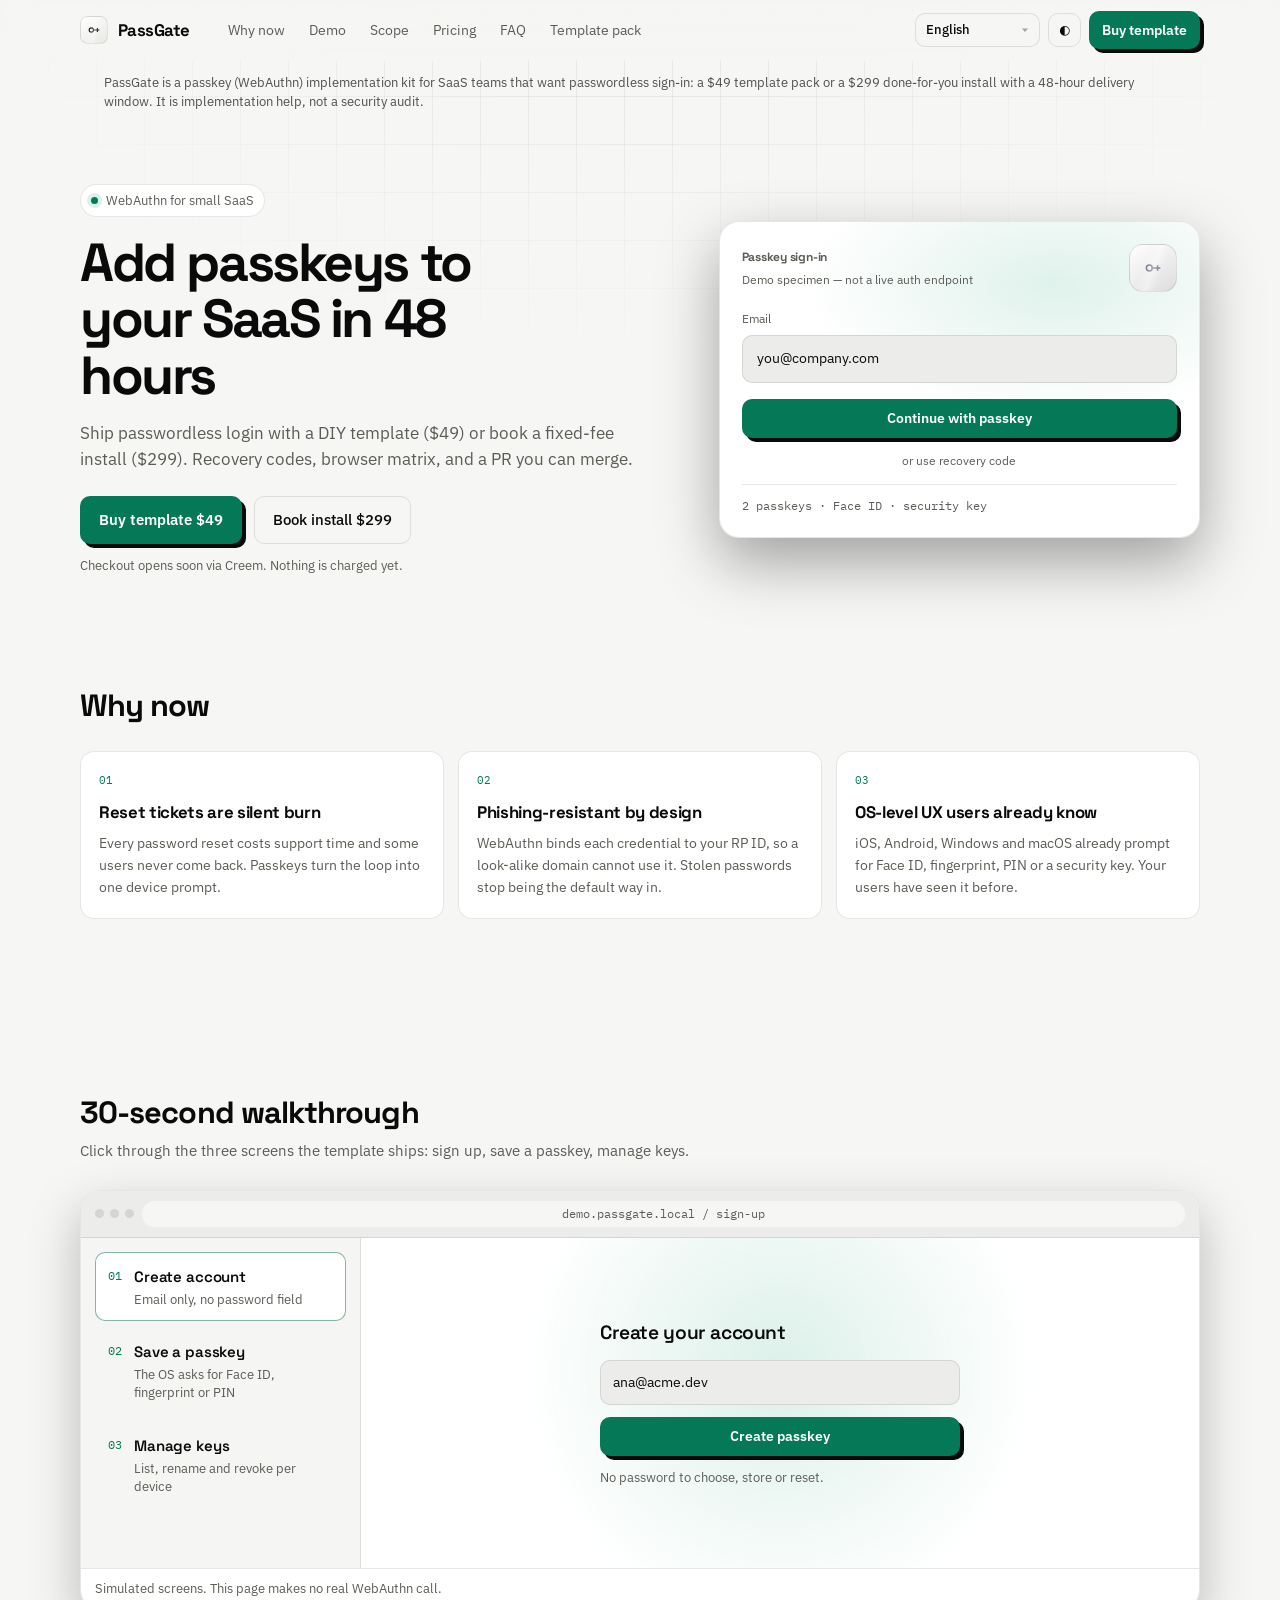
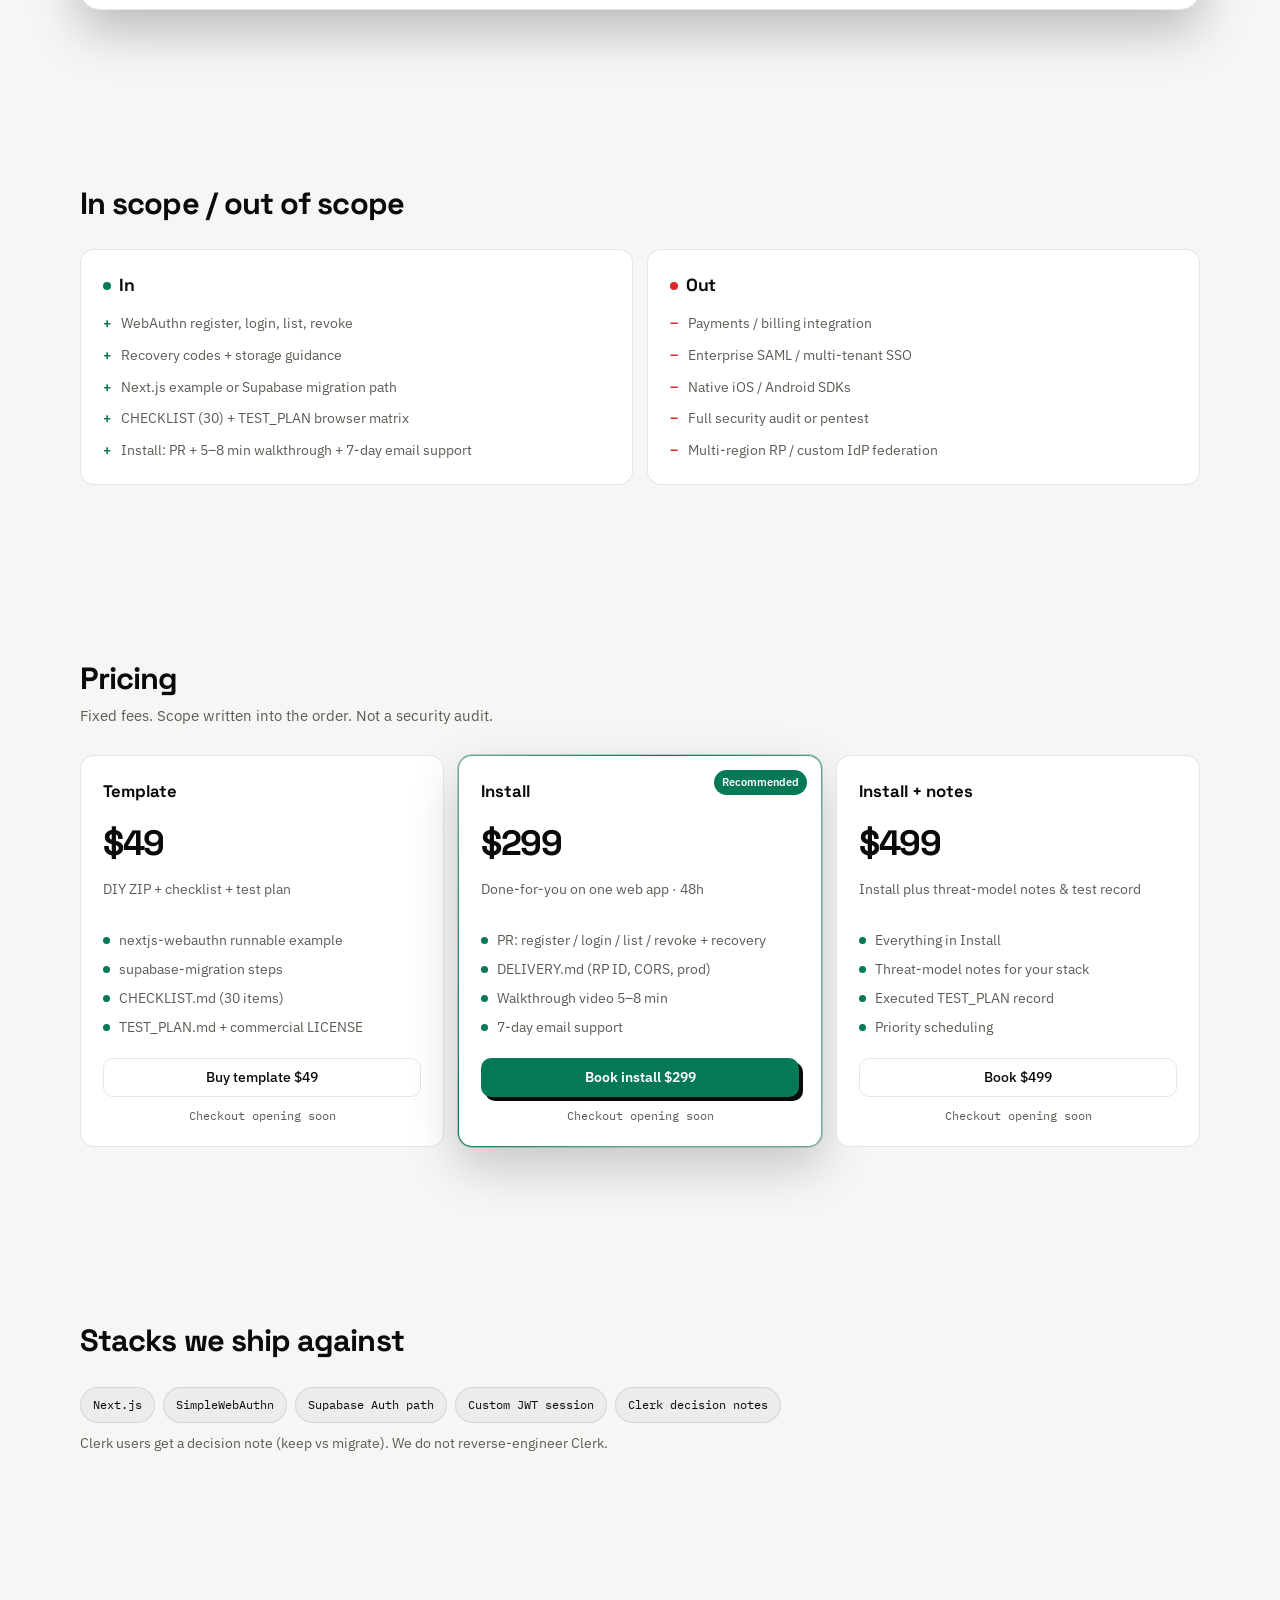
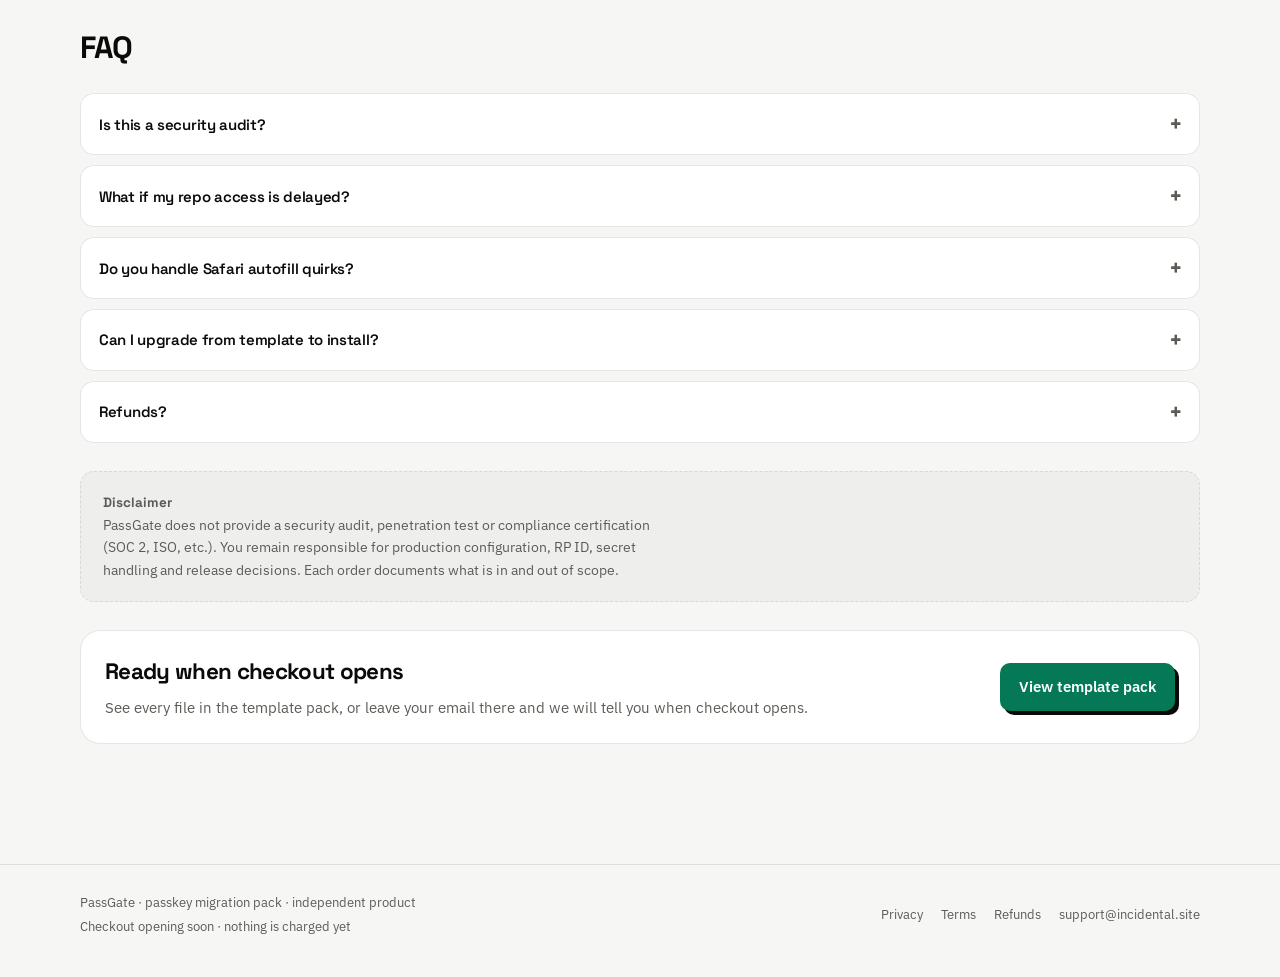
==== commit a027c9e6: "legal: /privacy /terms /refund in 10 locales (Creem MoR, 14-day template refund), legal footer + sup" ====
--- a/index.html
+++ b/index.html
@@ -23,7 +23,7 @@
 if(l!=="en"){d.classList.add("i18n-wait");setTimeout(function(){d.classList.remove("i18n-wait")},1500);
 var p=document.createElement("link");p.rel="preload";p.as="fetch";p.crossOrigin="anonymous";p.href="./i18n/"+l+".json?v=__V__";document.head.appendChild(p)}})();
 </script>
-<!--IA--><link rel="canonical" href="https://passgate.incidental.site/"><link rel="alternate" hreflang="zh-CN" href="https://passgate.incidental.site/?lang=zh-CN"><link rel="alternate" hreflang="zh-TW" href="https://passgate.incidental.site/?lang=zh-TW"><link rel="alternate" hreflang="en" href="https://passgate.incidental.site/?lang=en"><link rel="alternate" hreflang="ja" href="https://passgate.incidental.site/?lang=ja"><link rel="alternate" hreflang="ko" href="https://passgate.incidental.site/?lang=ko"><link rel="alternate" hreflang="ms" href="https://passgate.incidental.site/?lang=ms"><link rel="alternate" hreflang="vi" href="https://passgate.incidental.site/?lang=vi"><link rel="alternate" hreflang="fr" href="https://passgate.incidental.site/?lang=fr"><link rel="alternate" hreflang="es" href="https://passgate.incidental.site/?lang=es"><link rel="alternate" hreflang="de" href="https://passgate.incidental.site/?lang=de"><link rel="alternate" hreflang="x-default" href="https://passgate.incidental.site/"><meta property="og:type" content="website"><meta property="og:site_name" content="PassGate"><meta property="og:title" content="Add passkeys in 48h · PassGate"><meta property="og:description" content="Add passkeys to your SaaS in 48 hours. Template $49 or done-for-you install $299."><meta property="og:url" content="https://passgate.incidental.site/"><meta property="og:image" content="https://passgate.incidental.site/og.png"><meta property="og:image:width" content="1200"><meta property="og:image:height" content="630"><meta name="twitter:card" content="summary_large_image"><meta name="twitter:title" content="Add passkeys in 48h · PassGate"><meta name="twitter:description" content="Add passkeys to your SaaS in 48 hours. Template $49 or done-for-you install $299."><meta name="twitter:image" content="https://passgate.incidental.site/og.png"><script type="application/ld+json">{"@context": "https://schema.org", "@graph": [{"@type": "Organization", "@id": "https://incidental.site/#org", "name": "Incidental AI", "url": "https://incidental.site/"}, {"@type": "WebSite", "@id": "https://passgate.incidental.site/#site", "name": "PassGate", "url": "https://passgate.incidental.site/", "inLanguage": ["zh-CN", "zh-TW", "en", "ja", "ko", "ms", "vi", "fr", "es", "de"], "publisher": {"@id": "https://incidental.site/#org"}, "description": "Add passkeys to your SaaS in 48 hours. Template $49 or done-for-you install $299."}, {"@type": "Service", "name": "PassGate", "serviceType": "Passkey (WebAuthn) implementation", "url": "https://passgate.incidental.site/", "provider": {"@id": "https://incidental.site/#org"}, "offers": [{"@type": "Offer", "name": "Template pack", "price": "49", "priceCurrency": "USD"}, {"@type": "Offer", "name": "Done-for-you install (48h)", "price": "299", "priceCurrency": "USD"}]}, {"@type": "FAQPage", "mainEntity": [{"@type": "Question", "name": "Is this a security audit?", "acceptedAnswer": {"@type": "Answer", "text": "No. PassGate is implementation help and a template. It does not certify your product. Responsibility boundaries are written into the order."}}, {"@type": "Question", "name": "What if my repo access is delayed?", "acceptedAnswer": {"@type": "Answer", "text": "The 48h clock starts when we have agreed access and a signed-off stack questionnaire. Waiting time is marked on the ticket."}}, {"@type": "Question", "name": "Do you handle Safari autofill quirks?", "acceptedAnswer": {"@type": "Answer", "text": "Yes, within the web browser matrix in TEST_PLAN. Native app SDKs are out of scope."}}, {"@type": "Question", "name": "Can I upgrade from template to install?", "acceptedAnswer": {"@type": "Answer", "text": "Yes. Template buyers can book an install. The $49 is not deducted unless a promotion says so."}}]}]}</script><style id="ia-growth">.geo-intro{max-width:1120px;margin:12px auto 0;padding:0 24px;font-size:12.5px;line-height:1.55;opacity:.7}.geo-intro{display:grid}.geo-intro [data-gl]{grid-area:1/1;visibility:hidden}html[lang="en"] .geo-intro [data-gl="en"],html[lang="zh-CN"] .geo-intro [data-gl="zh-CN"],html[lang="zh-TW"] .geo-intro [data-gl="zh-TW"],html[lang="ja"] .geo-intro [data-gl="ja"],html[lang="ko"] .geo-intro [data-gl="ko"],html[lang="ms"] .geo-intro [data-gl="ms"],html[lang="vi"] .geo-intro [data-gl="vi"],html[lang="fr"] .geo-intro [data-gl="fr"],html[lang="es"] .geo-intro [data-gl="es"],html[lang="de"] .geo-intro [data-gl="de"]{visibility:visible}html:not([lang]) .geo-intro [data-gl="en"]{visibility:visible}.sub-band{max-width:1120px;margin:8px auto 32px;padding:0 24px;--ie-acc:var(--accent,#34d399);--ie-acc-ink:var(--accent-ink)}.ie-sub{display:flex;flex-wrap:wrap;gap:16px 28px;align-items:center;padding:18px 20px;border:1px solid color-mix(in srgb,currentColor 14%,transparent);border-radius:14px;background:color-mix(in srgb,currentColor 4%,transparent);margin:28px 0}.ie-sub-copy{flex:1 1 220px;min-width:0}.ie-sub-t{display:block;font-size:15px;font-weight:700;letter-spacing:-.01em}.ie-sub-d{margin:4px 0 0;font-size:13px;opacity:.72;line-height:1.45}.ie-sub-row{display:flex;gap:8px;flex:1 1 260px;min-width:0}.ie-sub-row input[type=email]:focus-visible{outline:2px solid var(--ie-acc,#4f46e5);outline-offset:1px}.ie-sub-row input[type=email]{flex:1;min-width:0;padding:10px 12px;border-radius:10px;border:1px solid color-mix(in srgb,currentColor 18%,transparent);background:transparent;color:inherit;font:inherit}.ie-sub-row button{padding:10px 16px;border-radius:10px;border:0;background:var(--ie-acc,#4f46e5);color:var(--ie-acc-ink,#fff);font:inherit;font-weight:600;font-size:13px;line-height:1;cursor:pointer;white-space:nowrap}.ie-sub-msg{flex:1 1 100%;margin:0;font-size:13px;opacity:.85}.sr-only{position:absolute;width:1px;height:1px;overflow:hidden;clip:rect(0,0,0,0)}@media (max-width:560px){.ie-sub-row{flex-direction:column}.ie-sub-row button{width:100%}}</style><script defer src="https://static.cloudflareinsights.com/beacon.min.js" data-cf-beacon='{"token":"c199a50511f14c24aec30ae51fb80273"}'></script><script defer src="https://stats.incidental.site/events.js" data-site="passgate"></script><script defer src="https://stats.incidental.site/subscribe.js"></script><!--/IA--></head>
+<!--IA--><link rel="canonical" href="https://passgate.incidental.site/"><link rel="alternate" hreflang="zh-CN" href="https://passgate.incidental.site/?lang=zh-CN"><link rel="alternate" hreflang="zh-TW" href="https://passgate.incidental.site/?lang=zh-TW"><link rel="alternate" hreflang="en" href="https://passgate.incidental.site/?lang=en"><link rel="alternate" hreflang="ja" href="https://passgate.incidental.site/?lang=ja"><link rel="alternate" hreflang="ko" href="https://passgate.incidental.site/?lang=ko"><link rel="alternate" hreflang="ms" href="https://passgate.incidental.site/?lang=ms"><link rel="alternate" hreflang="vi" href="https://passgate.incidental.site/?lang=vi"><link rel="alternate" hreflang="fr" href="https://passgate.incidental.site/?lang=fr"><link rel="alternate" hreflang="es" href="https://passgate.incidental.site/?lang=es"><link rel="alternate" hreflang="de" href="https://passgate.incidental.site/?lang=de"><link rel="alternate" hreflang="x-default" href="https://passgate.incidental.site/"><meta property="og:type" content="website"><meta property="og:site_name" content="PassGate"><meta property="og:title" content="Add passkeys in 48h · PassGate"><meta property="og:description" content="Add passkeys to your SaaS in 48 hours. Template $49 or done-for-you install $299."><meta property="og:url" content="https://passgate.incidental.site/"><meta property="og:image" content="https://passgate.incidental.site/og.png"><meta property="og:image:width" content="1200"><meta property="og:image:height" content="630"><meta name="twitter:card" content="summary_large_image"><meta name="twitter:title" content="Add passkeys in 48h · PassGate"><meta name="twitter:description" content="Add passkeys to your SaaS in 48 hours. Template $49 or done-for-you install $299."><meta name="twitter:image" content="https://passgate.incidental.site/og.png"><script type="application/ld+json">{"@context": "https://schema.org", "@graph": [{"@type": "Organization", "@id": "https://incidental.site/#org", "name": "Incidental AI", "url": "https://incidental.site/"}, {"@type": "WebSite", "@id": "https://passgate.incidental.site/#site", "name": "PassGate", "url": "https://passgate.incidental.site/", "inLanguage": ["zh-CN", "zh-TW", "en", "ja", "ko", "ms", "vi", "fr", "es", "de"], "publisher": {"@id": "https://incidental.site/#org"}, "description": "Add passkeys to your SaaS in 48 hours. Template $49 or done-for-you install $299."}, {"@type": "Service", "name": "PassGate", "serviceType": "Passkey (WebAuthn) implementation", "url": "https://passgate.incidental.site/", "provider": {"@id": "https://incidental.site/#org"}, "offers": [{"@type": "Offer", "name": "Template pack", "price": "49", "priceCurrency": "USD"}, {"@type": "Offer", "name": "Done-for-you install (48h)", "price": "299", "priceCurrency": "USD"}]}, {"@type": "FAQPage", "mainEntity": [{"@type": "Question", "name": "Is this a security audit?", "acceptedAnswer": {"@type": "Answer", "text": "No. PassGate is implementation help and a template. It does not certify your product. Responsibility boundaries are written into the order."}}, {"@type": "Question", "name": "What if my repo access is delayed?", "acceptedAnswer": {"@type": "Answer", "text": "The 48h clock starts when we have agreed access and a signed-off stack questionnaire. Waiting time is marked on the ticket."}}, {"@type": "Question", "name": "Do you handle Safari autofill quirks?", "acceptedAnswer": {"@type": "Answer", "text": "Yes, within the web browser matrix in TEST_PLAN. Native app SDKs are out of scope."}}, {"@type": "Question", "name": "Can I upgrade from template to install?", "acceptedAnswer": {"@type": "Answer", "text": "Yes. Template buyers can book an install. The $49 is not deducted unless a promotion says so."}}]}]}</script><style id="ia-growth">.geo-intro{max-width:1120px;margin:12px auto 0;padding:0 24px;font-size:12.5px;line-height:1.55;opacity:.7}.geo-intro{display:grid}.geo-intro [data-gl]{grid-area:1/1;visibility:hidden}html[lang="en"] .geo-intro [data-gl="en"],html[lang="ko"] .geo-intro [data-gl="ko"],html[lang="ms"] .geo-intro [data-gl="ms"],html[lang="vi"] .geo-intro [data-gl="vi"],html[lang="fr"] .geo-intro [data-gl="fr"],html[lang="es"] .geo-intro [data-gl="es"],html[lang="de"] .geo-intro [data-gl="de"]{visibility:visible}html:not([lang]) .geo-intro [data-gl="en"]{visibility:visible}.sub-band{max-width:1120px;margin:8px auto 32px;padding:0 24px;--ie-acc:var(--accent,#34d399);--ie-acc-ink:var(--accent-ink)}.ie-sub{display:flex;flex-wrap:wrap;gap:16px 28px;align-items:center;padding:18px 20px;border:1px solid color-mix(in srgb,currentColor 14%,transparent);border-radius:14px;background:color-mix(in srgb,currentColor 4%,transparent);margin:28px 0}.ie-sub-copy{flex:1 1 220px;min-width:0}.ie-sub-t{display:block;font-size:15px;font-weight:700;letter-spacing:-.01em}.ie-sub-d{margin:4px 0 0;font-size:13px;opacity:.72;line-height:1.45}.ie-sub-row{display:flex;gap:8px;flex:1 1 260px;min-width:0}.ie-sub-row input[type=email]:focus-visible{outline:2px solid var(--ie-acc,#4f46e5);outline-offset:1px}.ie-sub-row input[type=email]{flex:1;min-width:0;padding:10px 12px;border-radius:10px;border:1px solid color-mix(in srgb,currentColor 18%,transparent);background:transparent;color:inherit;font:inherit}.ie-sub-row button{padding:10px 16px;border-radius:10px;border:0;background:var(--ie-acc,#4f46e5);color:var(--ie-acc-ink,#fff);font:inherit;font-weight:600;font-size:13px;line-height:1;cursor:pointer;white-space:nowrap}.ie-sub-msg{flex:1 1 100%;margin:0;font-size:13px;opacity:.85}.sr-only{position:absolute;width:1px;height:1px;overflow:hidden;clip:rect(0,0,0,0)}@media (max-width:560px){.ie-sub-row{flex-direction:column}.ie-sub-row button{width:100%}}</style><script defer src="https://static.cloudflareinsights.com/beacon.min.js" data-cf-beacon='{"token":"c199a50511f14c24aec30ae51fb80273"}'></script><script defer src="https://stats.incidental.site/events.js" data-site="passgate"></script><script defer src="https://stats.incidental.site/subscribe.js"></script><!--/IA--></head>
 <body>
 <a class="skip" href="#main" data-i18n="skip">Skip to content</a>
 <header class="nav">
@@ -44,10 +44,10 @@
       <label class="visually-hidden" for="lang-select" data-i18n="lang.label">Language</label>
       <select id="lang-select" class="chip" aria-label="Language"></select>
       <button type="button" class="chip" id="theme-toggle" data-i18n-aria="theme.toggle" aria-label="Theme">◐</button>
-      <a class="btn btn-primary" href="#pricing" data-checkout data-plan="template" data-evt="checkout_click" data-evt-plan="template" data-i18n="nav.buy">Buy template</a>
+      <a class="btn btn-primary" href="#pricing" data-checkout data-plan="template" data-i18n="nav.buy">Buy template</a>
     </div>
   </div>
-</header><!--IA--><p class="geo-intro"><span data-gl="en" lang="en">PassGate is a passkey (WebAuthn) implementation kit for SaaS teams that want passwordless sign-in: a $49 template pack or a $299 done-for-you install with a 48-hour delivery window. It is implementation help, not a security audit.</span><span data-gl="zh-CN" lang="zh-CN">PassGate 是给想上无密码登录的 SaaS 团队用的通行密钥（WebAuthn）落地套件：$49 模板包，或 $299 代装服务（48 小时交付窗口）。它是实施帮助，不是安全审计。</span><span data-gl="zh-TW" lang="zh-TW">PassGate 是給想導入無密碼登入的 SaaS 團隊用的通行金鑰（WebAuthn）落地套件：$49 範本包，或 $299 代裝服務（48 小時交付窗口）。它是實作協助，不是安全稽核。</span><span data-gl="ja" lang="ja">PassGate は、パスワードレス認証を導入したい SaaS チーム向けのパスキー（WebAuthn）実装キットです。$49 のテンプレートパック、または 48 時間で納品する $299 の導入代行。セキュリティ監査ではなく実装支援です。</span><span data-gl="ko" lang="ko">PassGate는 비밀번호 없는 로그인을 도입하려는 SaaS 팀을 위한 패스키(WebAuthn) 구현 키트입니다. $49 템플릿 팩 또는 48시간 내 납품하는 $299 설치 대행. 보안 감사가 아닌 구현 지원입니다.</span><span data-gl="ms" lang="ms">PassGate ialah kit pelaksanaan passkey (WebAuthn) untuk pasukan SaaS yang mahu log masuk tanpa kata laluan: pek templat $49 atau pemasangan siap $299 dalam tempoh 48 jam. Ia bantuan pelaksanaan, bukan audit keselamatan.</span><span data-gl="vi" lang="vi">PassGate là bộ triển khai passkey (WebAuthn) cho đội SaaS muốn đăng nhập không mật khẩu: gói mẫu $49 hoặc dịch vụ cài đặt trọn gói $299 trong 48 giờ. Đây là hỗ trợ triển khai, không phải kiểm toán bảo mật.</span><span data-gl="fr" lang="fr">PassGate est un kit d’implémentation de passkeys (WebAuthn) pour les équipes SaaS qui veulent une connexion sans mot de passe : un pack de modèles à 49 $ ou une installation clé en main à 299 $ livrée en 48 heures. C’est une aide à l’implémentation, pas un audit de sécurité.</span><span data-gl="es" lang="es">PassGate es un kit de implementación de passkeys (WebAuthn) para equipos SaaS que quieren inicio de sesión sin contraseña: un paquete de plantillas de 49 $ o una instalación llave en mano de 299 $ en 48 horas. Es ayuda de implementación, no una auditoría de seguridad.</span><span data-gl="de" lang="de">PassGate ist ein Passkey-(WebAuthn-)Umsetzungskit für SaaS-Teams, die passwortlose Anmeldung wollen: ein Template-Paket für 49 $ oder eine Komplettinstallation für 299 $ innerhalb von 48 Stunden. Es ist Umsetzungshilfe, kein Sicherheitsaudit.</span></p><!--/IA-->
+</header><!--IA--><p class="geo-intro"><span data-gl="en" lang="en">PassGate is a passkey (WebAuthn) implementation kit for SaaS teams that want passwordless sign-in: a $49 template pack or a $299 done-for-you install with a 48-hour delivery window. It is implementation help, not a security audit.</span><span data-gl="ko" lang="ko">PassGate는 비밀번호 없는 로그인을 도입하려는 SaaS 팀을 위한 패스키(WebAuthn) 구현 키트입니다. $49 템플릿 팩 또는 48시간 내 납품하는 $299 설치 대행. 보안 감사가 아닌 구현 지원입니다.</span><span data-gl="ms" lang="ms">PassGate ialah kit pelaksanaan passkey (WebAuthn) untuk pasukan SaaS yang mahu log masuk tanpa kata laluan: pek templat $49 atau pemasangan siap $299 dalam tempoh 48 jam. Ia bantuan pelaksanaan, bukan audit keselamatan.</span><span data-gl="vi" lang="vi">PassGate là bộ triển khai passkey (WebAuthn) cho đội SaaS muốn đăng nhập không mật khẩu: gói mẫu $49 hoặc dịch vụ cài đặt trọn gói $299 trong 48 giờ. Đây là hỗ trợ triển khai, không phải kiểm toán bảo mật.</span><span data-gl="fr" lang="fr">PassGate est un kit d’implémentation de passkeys (WebAuthn) pour les équipes SaaS qui veulent une connexion sans mot de passe : un pack de modèles à 49 $ ou une installation clé en main à 299 $ livrée en 48 heures. C’est une aide à l’implémentation, pas un audit de sécurité.</span><span data-gl="es" lang="es">PassGate es un kit de implementación de passkeys (WebAuthn) para equipos SaaS que quieren inicio de sesión sin contraseña: un paquete de plantillas de 49 $ o una instalación llave en mano de 299 $ en 48 horas. Es ayuda de implementación, no una auditoría de seguridad.</span><span data-gl="de" lang="de">PassGate ist ein Passkey-(WebAuthn-)Umsetzungskit für SaaS-Teams, die passwortlose Anmeldung wollen: ein Template-Paket für 49 $ oder eine Komplettinstallation für 299 $ innerhalb von 48 Stunden. Es ist Umsetzungshilfe, kein Sicherheitsaudit.</span></p><!--/IA-->
 
 <main id="main">
   <section class="hero">
@@ -57,8 +57,8 @@
         <h1 data-i18n="hero.title">Add passkeys to your SaaS in 48 hours</h1>
         <p class="hero-lede" data-i18n="hero.lede">Ship passwordless login with a DIY template ($49) or book a fixed-fee install ($299). Recovery codes, browser matrix, and a PR you can merge.</p>
         <div class="hero-ctas">
-          <button type="button" class="btn btn-primary btn-lg" data-checkout data-plan="template" data-evt="checkout_click" data-evt-plan="template" data-i18n="hero.cta.template">Buy template $49</button>
-          <button type="button" class="btn btn-lg btn-ghost" data-checkout data-plan="install" data-evt="checkout_click" data-evt-plan="install" data-i18n="hero.cta.install">Book install $299</button>
+          <button type="button" class="btn btn-primary btn-lg" data-checkout data-plan="template" data-i18n="hero.cta.template">Buy template $49</button>
+          <button type="button" class="btn btn-lg btn-ghost" data-checkout data-plan="install" data-i18n="hero.cta.install">Book install $299</button>
         </div>
         <p class="hero-note" data-i18n="hero.note">Checkout opens soon via Creem. Nothing is charged yet.</p>
       </div>
@@ -74,7 +74,7 @@
           <label data-i18n="specimen.emailLabel">Email</label>
           <div class="fake-input" data-i18n="specimen.email">you@company.com</div>
         </div>
-        <button type="button" class="btn btn-primary" data-checkout data-plan="template" data-evt="checkout_click" data-evt-plan="template" data-i18n="specimen.continue">Continue with passkey</button>
+        <button type="button" class="btn btn-primary" data-checkout data-plan="template" data-i18n="specimen.continue">Continue with passkey</button>
         <div class="specimen-or" data-i18n="specimen.or">or use recovery code</div>
         <div class="specimen-meta" data-i18n="specimen.keys">2 passkeys · Face ID · security key</div>
       </aside>
@@ -185,7 +185,7 @@
             <li data-i18n="pricing.t1.f3">CHECKLIST.md (30 items)</li>
             <li data-i18n="pricing.t1.f4">TEST_PLAN.md + commercial LICENSE</li>
           </ul>
-          <button type="button" class="btn btn-ghost" data-checkout data-plan="template" data-evt="checkout_click" data-evt-plan="template" data-i18n="pricing.t1.cta">Buy template $49</button>
+          <button type="button" class="btn btn-ghost" data-checkout data-plan="template" data-i18n="pricing.t1.cta">Buy template $49</button>
           <span class="soon-tag" data-i18n="soon">Checkout opening soon</span>
         </article>
         <article class="price-card featured">
@@ -199,7 +199,7 @@
             <li data-i18n="pricing.t2.f3">Walkthrough video 5–8 min</li>
             <li data-i18n="pricing.t2.f4">7-day email support</li>
           </ul>
-          <button type="button" class="btn btn-primary" data-checkout data-plan="install" data-evt="checkout_click" data-evt-plan="install" data-i18n="pricing.t2.cta">Book install $299</button>
+          <button type="button" class="btn btn-primary" data-checkout data-plan="install" data-i18n="pricing.t2.cta">Book install $299</button>
           <span class="soon-tag" data-i18n="soon">Checkout opening soon</span>
         </article>
         <article class="price-card">
@@ -212,7 +212,7 @@
             <li data-i18n="pricing.t3.f3">Executed TEST_PLAN record</li>
             <li data-i18n="pricing.t3.f4">Priority scheduling</li>
           </ul>
-          <button type="button" class="btn btn-ghost" data-checkout data-plan="plus" data-evt="checkout_click" data-evt-plan="plus" data-i18n="pricing.t3.cta">Book $499</button>
+          <button type="button" class="btn btn-ghost" data-checkout data-plan="plus" data-i18n="pricing.t3.cta">Book $499</button>
           <span class="soon-tag" data-i18n="soon">Checkout opening soon</span>
         </article>
       </div>
@@ -260,8 +260,16 @@
 
 <!--IA--><aside class="sub-band" aria-label="Newsletter"><div data-ie-sub data-site="passgate" data-source="home"></div></aside><!--/IA--><footer class="footer">
   <div class="wrap footer-inner">
-    <span data-i18n="footer.tag">PassGate · passkey migration pack · independent product</span>
-    <span data-i18n="footer.contact">Contact opens together with checkout</span>
+    <div class="footer-meta">
+      <span data-i18n="footer.tag">PassGate · passkey migration pack · independent product</span>
+      <span data-i18n="footer.soon">Checkout opening soon · nothing is charged yet</span>
+    </div>
+    <nav class="footer-links" aria-label="Legal">
+      <a href="/privacy" data-i18n="footer.privacy">Privacy</a>
+      <a href="/terms" data-i18n="footer.terms">Terms</a>
+      <a href="/refund" data-i18n="footer.refund">Refunds</a>
+      <a href="mailto:support@incidental.site" data-evt="support_click">support@incidental.site</a>
+    </nav>
   </div>
 </footer>
 
--- a/styles.css
+++ b/styles.css
@@ -897,3 +897,23 @@
 html.i18n-wait body { visibility: hidden; }
 html[data-theme="light"] .mk-act { color: #b91c1c; }
 .demo-steps { display: grid; }
+
+/* legal pages (2026-10-16) */
+.legal { padding: 40px 0 72px; }
+.legal-doc { max-width: 46rem; }
+.legal-doc a.back { color: var(--muted); text-decoration: none; font-size: 13.5px; }
+.legal-doc a.back:hover { color: var(--ink); }
+.legal-doc h1 { font-family: var(--font-display); font-size: clamp(2rem, 4vw, 2.6rem); letter-spacing: -0.04em; margin: 14px 0 6px; }
+.legal-updated { color: var(--muted); font-size: 13px; margin: 0 0 18px; }
+.legal-lede { font-size: 1.06rem; margin: 0 0 8px; }
+.legal-doc section { padding-top: 26px; border-top: 1px solid var(--line); margin-top: 26px; }
+.legal-doc h2 { font-family: var(--font-display); font-size: 1.2rem; letter-spacing: -0.02em; margin: 0 0 10px; }
+.legal-doc p, .legal-doc li { color: var(--muted); line-height: 1.65; }
+.legal-doc p { margin: 0 0 12px; }
+.legal-doc ul { margin: 0 0 12px; padding-left: 1.2em; }
+.legal-doc li { margin-bottom: 6px; }
+.legal-doc section a:not(.btn) { color: var(--accent); }
+.footer-meta { display: flex; flex-direction: column; gap: 4px; }
+.footer-links { display: flex; flex-wrap: wrap; gap: 6px 18px; align-items: center; }
+.footer-links a { color: var(--muted); text-decoration: none; }
+.footer-links a:hover, .footer-links a:focus-visible { color: var(--ink); text-decoration: underline; }
